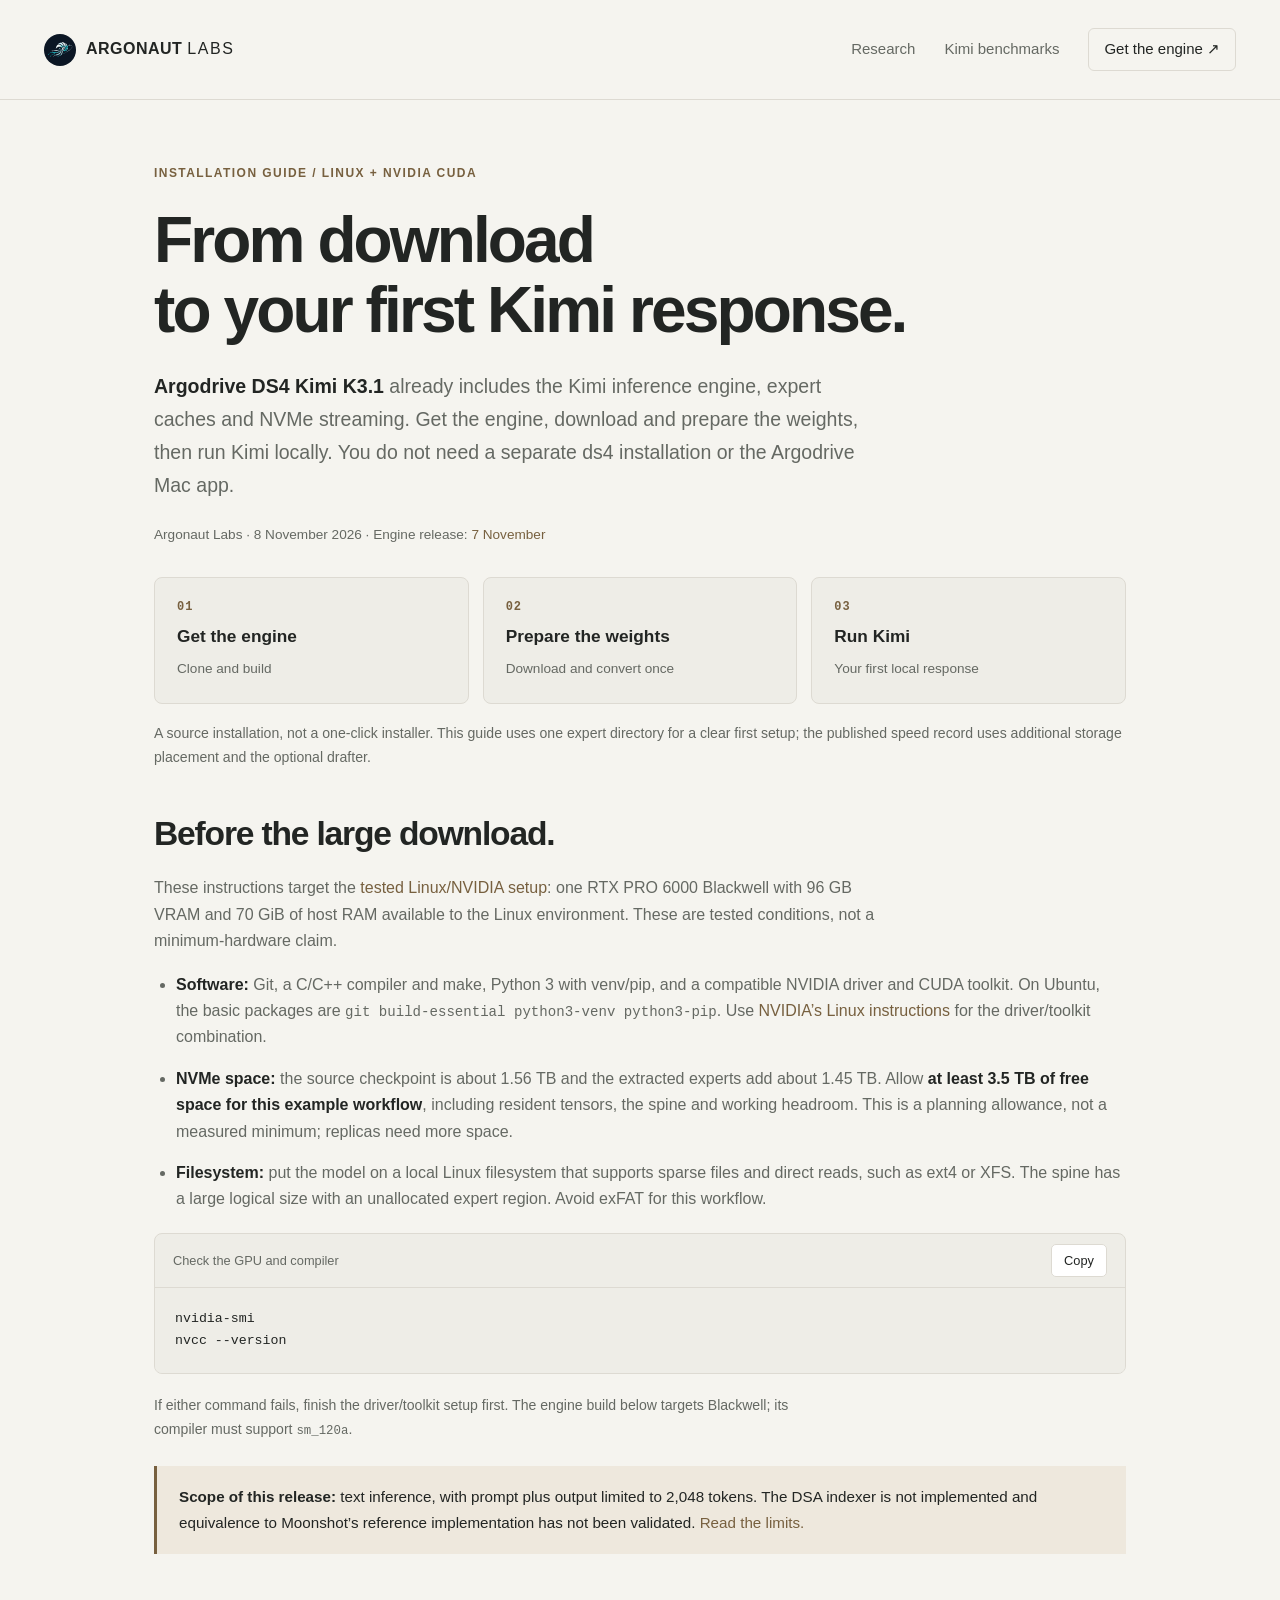
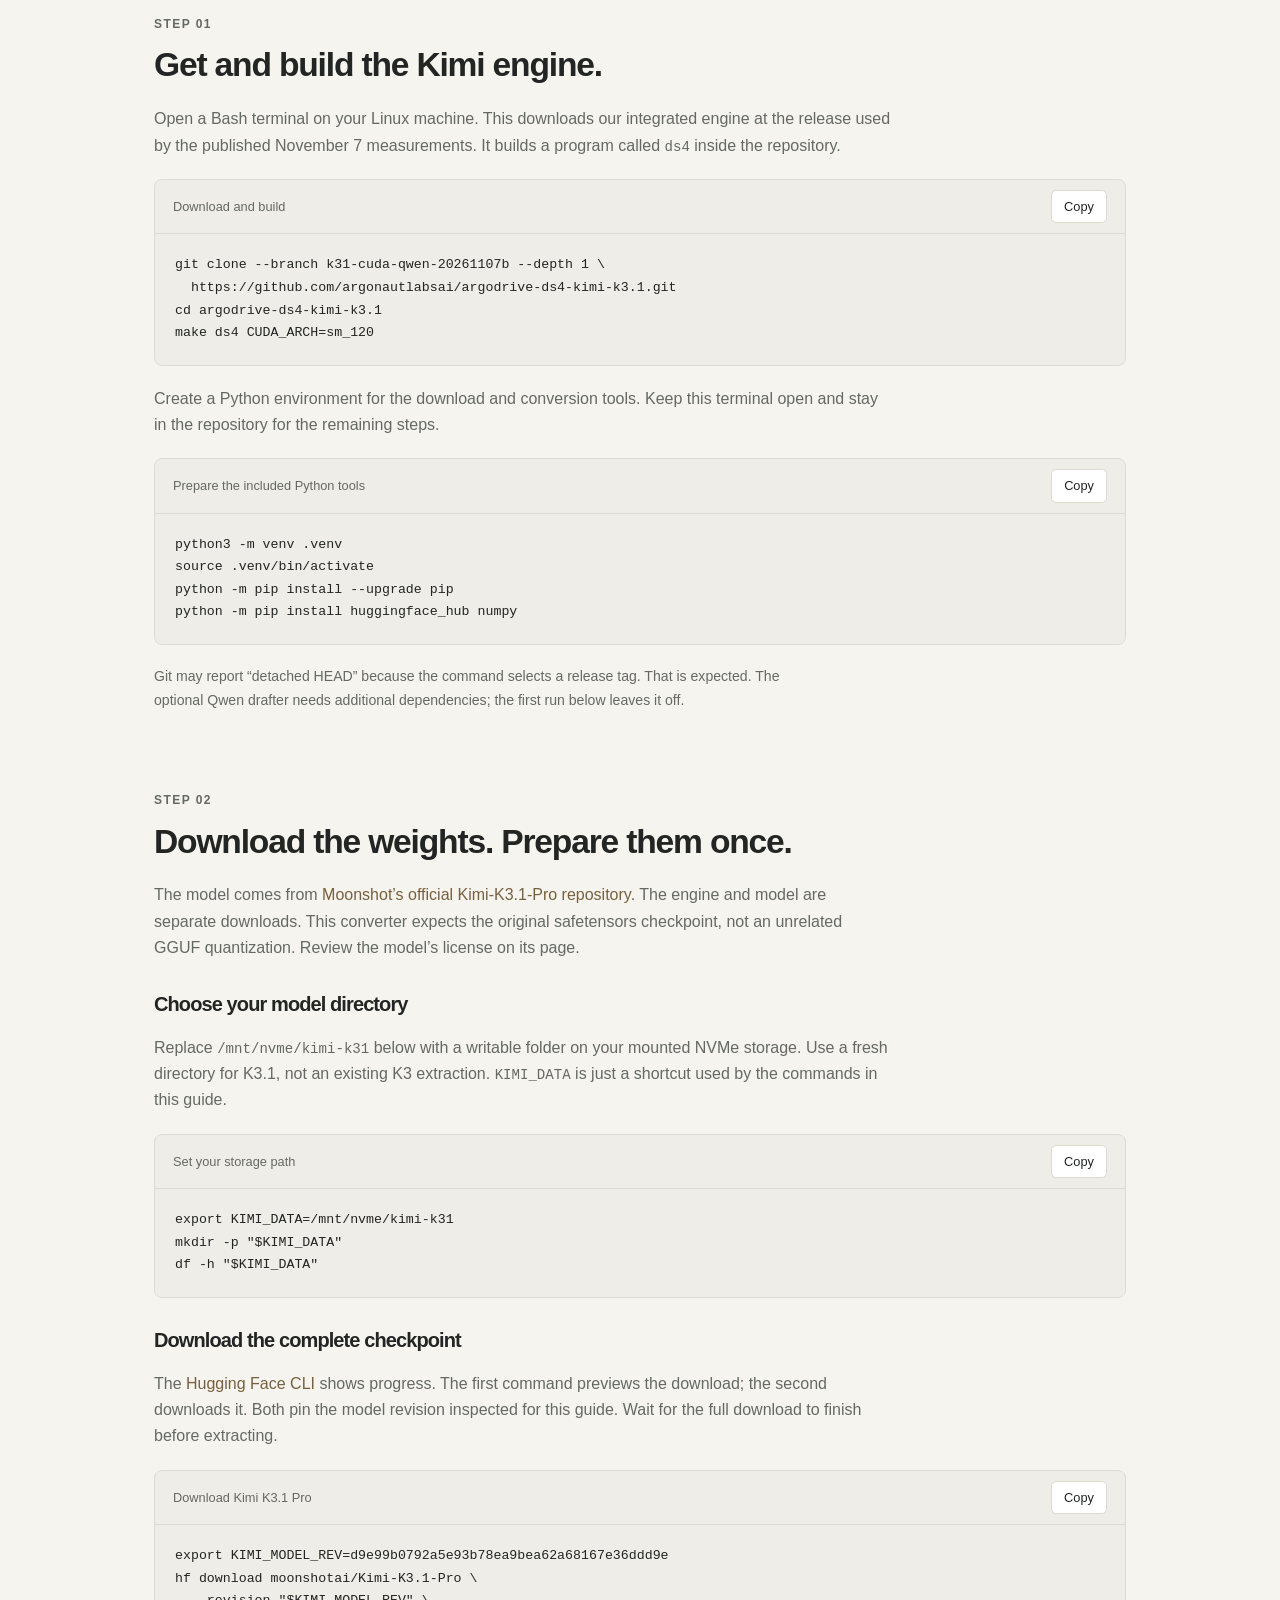
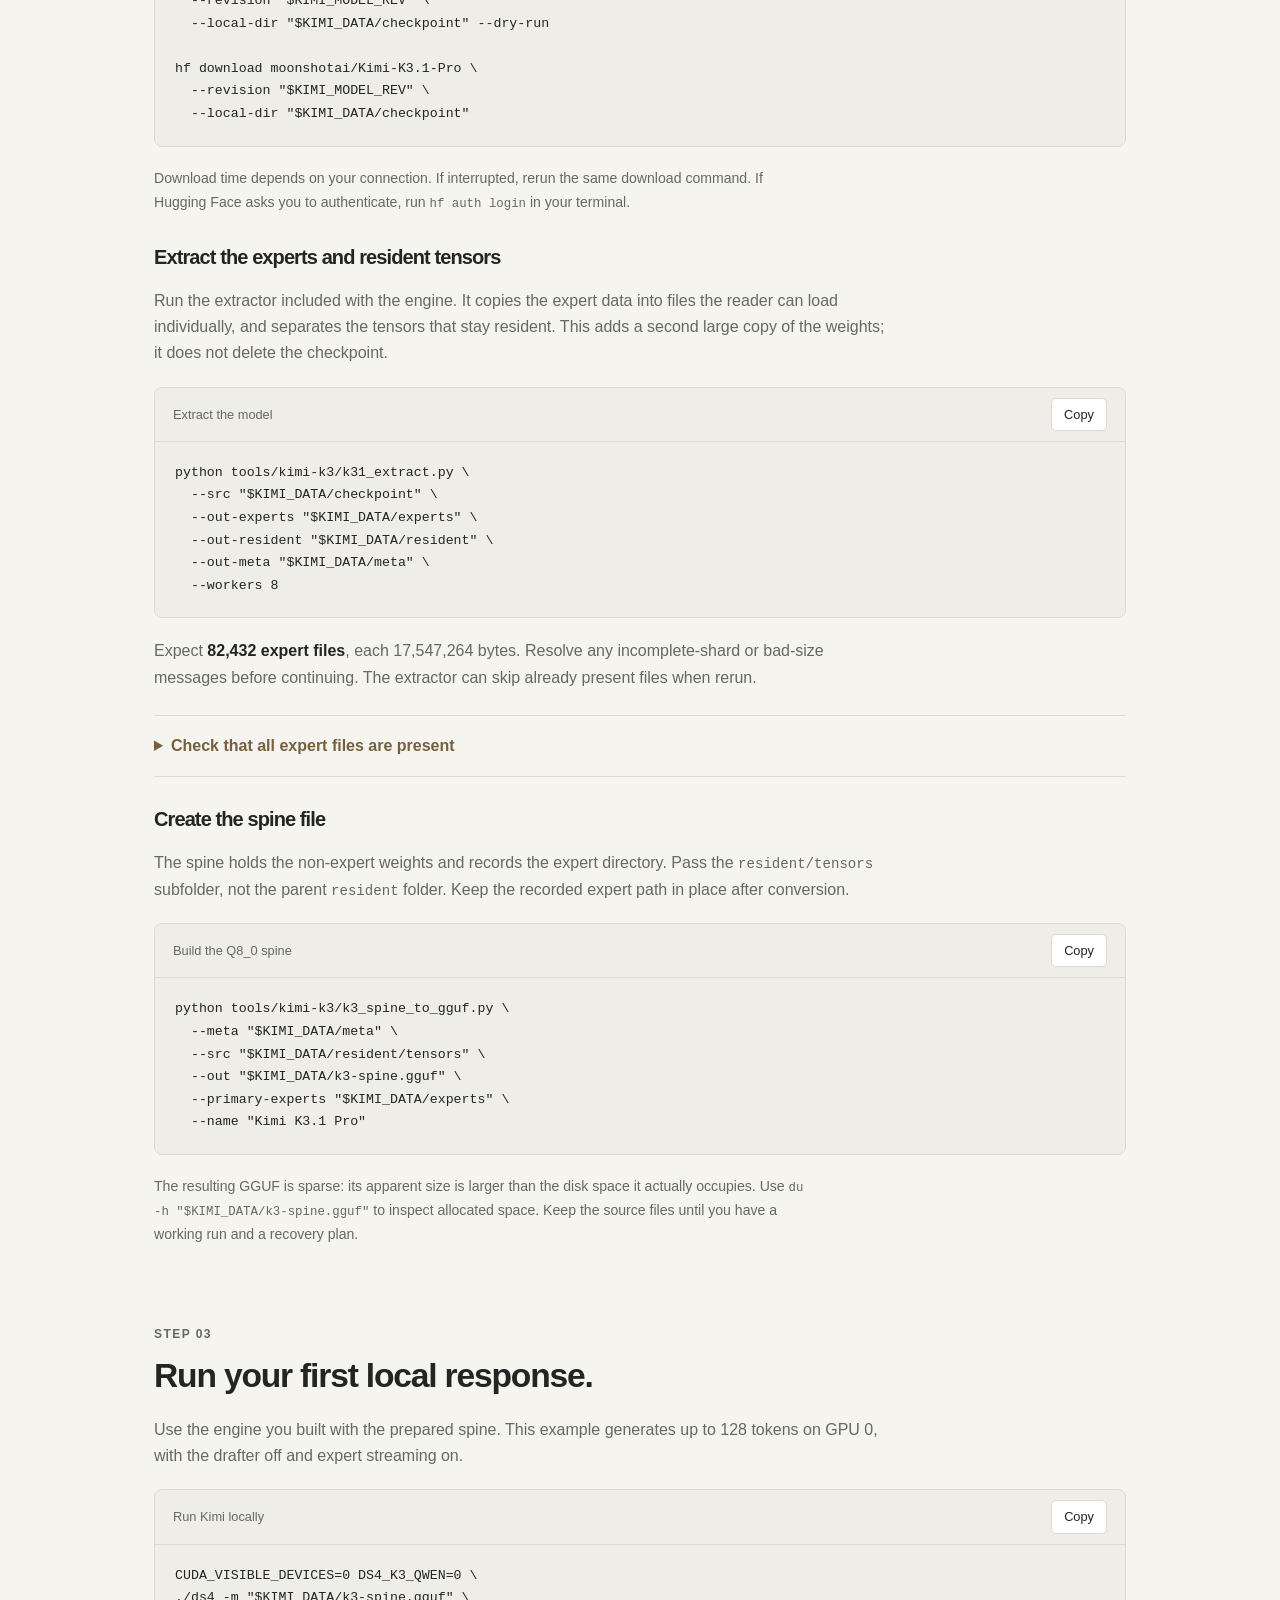
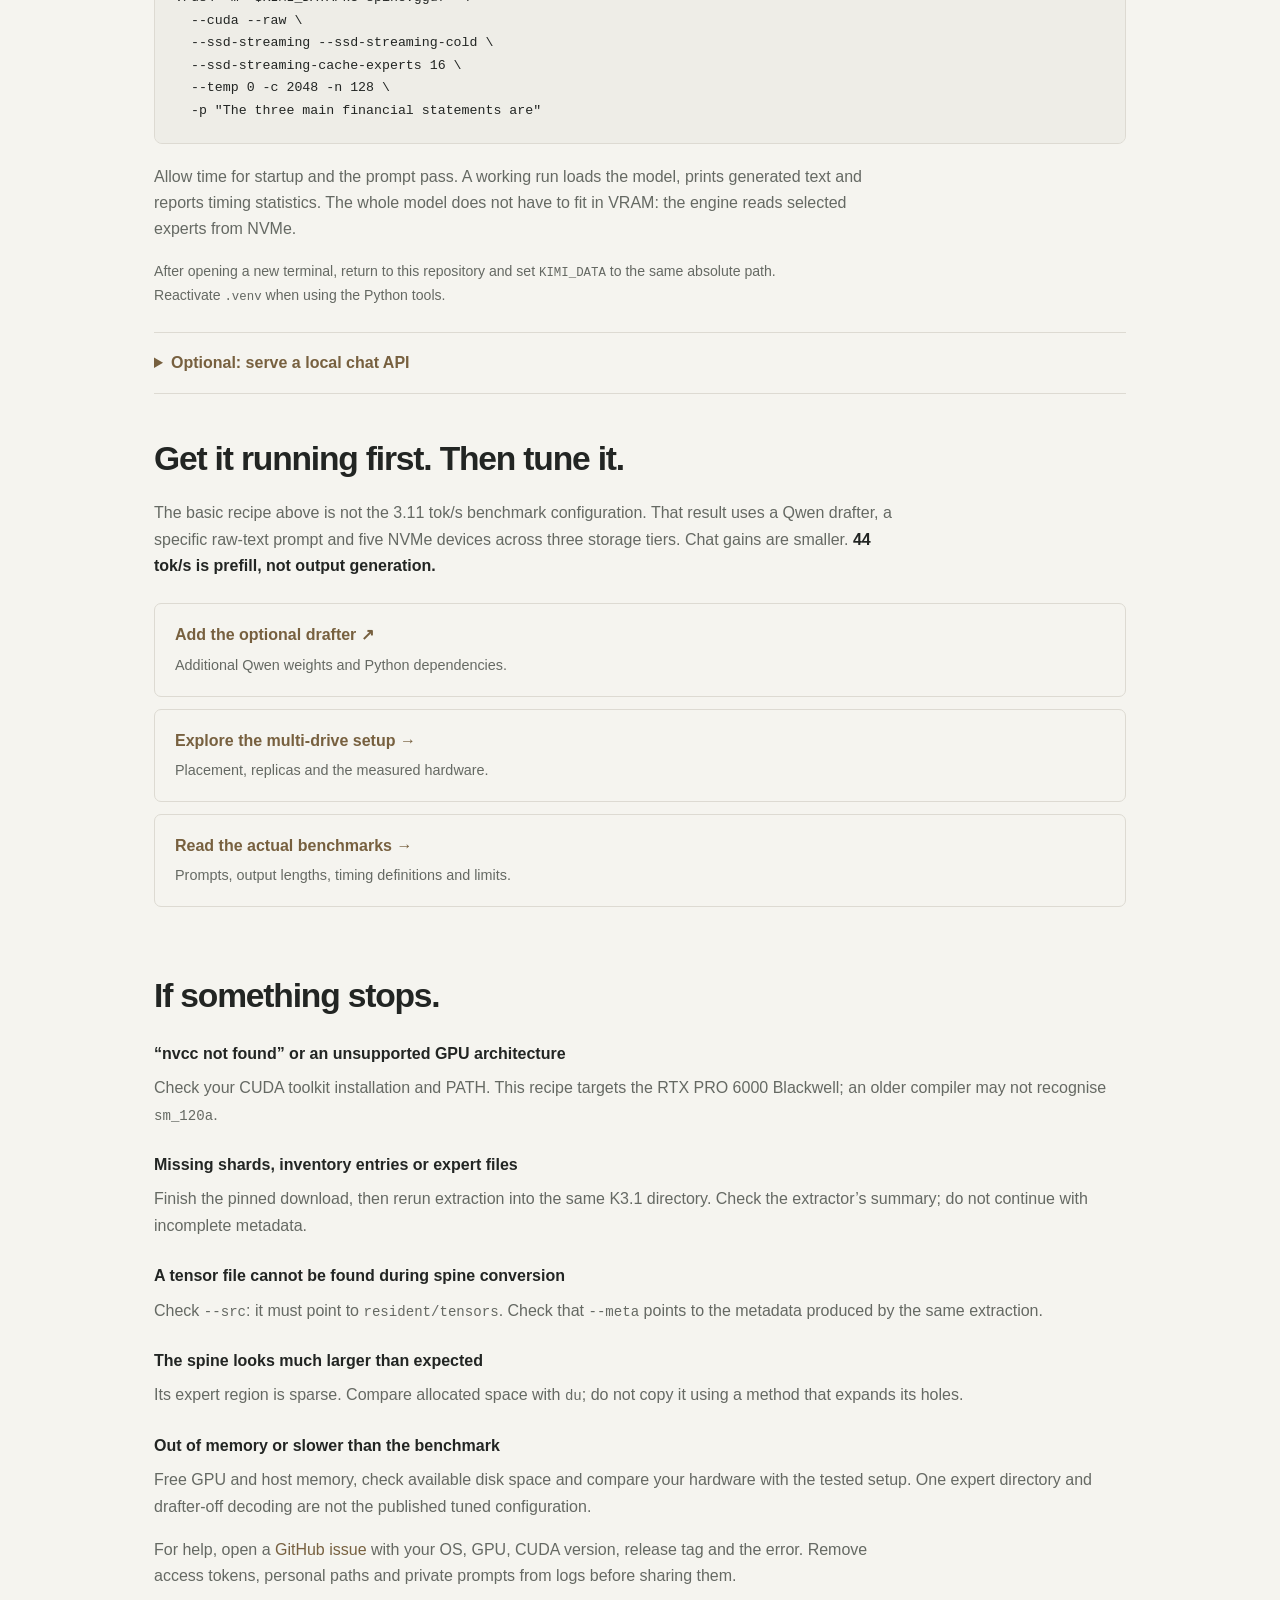
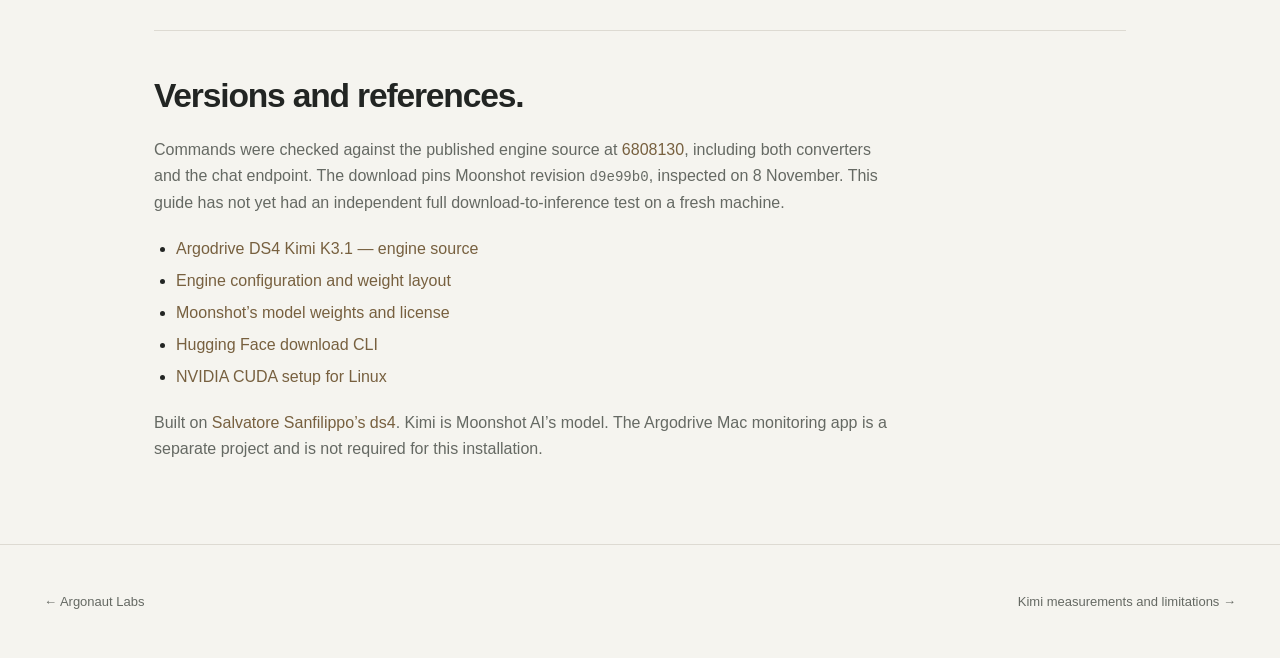
==== guides/install-kimi-k31.html @ 49732509 "Add a step-by-step Kimi K3.1 source installation guide" ====
<!doctype html>
<html lang="en">
<head>
  <meta charset="utf-8">
  <meta name="viewport" content="width=device-width,initial-scale=1">
  <meta name="color-scheme" content="light dark">
  <title>Install and run Kimi 3.1 locally on one GPU — Argonaut Labs</title>
  <meta name="description" content="Install Argodrive DS4 Kimi K3.1: get the CUDA engine, download Moonshot’s weights, prepare them once and run Kimi locally. Step-by-step Linux setup for the tested 96 GB GPU.">
  <link rel="canonical" href="https://argonautlabs.ai/guides/install-kimi-k31.html">
  <link rel="icon" type="image/svg+xml" href="../assets/cinematic/favicon.svg">
  <link rel="stylesheet" href="../styles.css?v=20261106-bronze">
  <link rel="stylesheet" href="../assets/kimi-article.css?v=20261108-engine">
  <link rel="stylesheet" href="../assets/kimi-install.css?v=20261108">
  <script src="../assets/kimi-install.js?v=20261108" defer></script>
  <meta property="og:type" content="article">
  <meta property="og:site_name" content="Argonaut Labs">
  <meta property="og:title" content="Install and run Kimi 3.1 locally on one GPU">
  <meta property="og:description" content="One integrated engine. Get the source, download the Kimi weights, prepare them once and run. A practical Linux/CUDA installation guide.">
  <meta property="og:url" content="https://argonautlabs.ai/guides/install-kimi-k31.html">
  <meta property="og:image" content="https://argonautlabs.ai/assets/og-kimi-k31.png?v=20261106-bronze">
  <meta name="twitter:card" content="summary_large_image">
  <meta name="twitter:title" content="Install Kimi 3.1 with Argodrive DS4 Kimi K3.1">
  <meta name="twitter:description" content="Get the engine, download and prepare the weights, then run Kimi locally on the tested 96 GB GPU. Linux/CUDA commands and troubleshooting.">
  <meta name="twitter:image" content="https://argonautlabs.ai/assets/og-kimi-k31.png?v=20261106-bronze">
  <script type="application/ld+json">
  {
    "@context": "https://schema.org",
    "@type": "TechArticle",
    "headline": "Install and run Kimi 3.1 locally on one GPU",
    "description": "A step-by-step Linux/CUDA installation guide for Argodrive DS4 Kimi K3.1: build the integrated engine, download and prepare the model weights, then run a local completion.",
    "url": "https://argonautlabs.ai/guides/install-kimi-k31.html",
    "mainEntityOfPage": "https://argonautlabs.ai/guides/install-kimi-k31.html",
    "datePublished": "2026-11-08",
    "dateModified": "2026-11-08",
    "author": {"@type": "Organization", "name": "Argonaut Labs", "url": "https://argonautlabs.ai/"},
    "publisher": {"@type": "Organization", "name": "Argonaut Labs", "url": "https://argonautlabs.ai/"},
    "about": {"@type": "SoftwareSourceCode", "@id": "https://argonautlabs.ai/#kimi-engine", "name": "Argodrive DS4 Kimi K3.1", "codeRepository": "https://github.com/argonautlabsai/argodrive-ds4-kimi-k3.1"},
    "isBasedOn": "https://github.com/argonautlabsai/argodrive-ds4-kimi-k3.1/tree/6808130f7ff9fc94ff89e5535d308fc6b9589eb4",
    "citation": ["https://huggingface.co/moonshotai/Kimi-K3.1-Pro", "https://huggingface.co/docs/huggingface_hub/en/guides/cli", "https://docs.nvidia.com/cuda/cuda-installation-guide-linux/"]
  }
  </script>
</head>
<body>
  <a class="skip" href="#main">Skip to content</a>
  <header class="header wrap">
    <a class="brand" href="../" aria-label="Argonaut Labs home"><img class="brand-mark" src="../assets/cinematic/brand-icon.svg" width="32" height="32" alt=""><span>ARGONAUT <b>LABS</b></span></a>
    <nav aria-label="Main navigation"><a href="../#research">Research</a><a href="../research/kimi-k31-single-gpu.html">Kimi benchmarks</a><a href="https://github.com/argonautlabsai/argodrive-ds4-kimi-k3.1" class="nav-source">Get the engine ↗</a></nav>
  </header>
  <main id="main" class="wrap k31-article install-guide">
    <article>
      <header class="k31-intro">
        <p class="eyebrow">INSTALLATION GUIDE / LINUX + NVIDIA CUDA</p>
        <h1>From download<br>to your first Kimi response.</h1>
        <p class="k31-lede"><strong>Argodrive DS4 Kimi K3.1</strong> already includes the Kimi inference engine, expert caches and NVMe streaming. Get the engine, download and prepare the weights, then run Kimi locally. You do not need a separate ds4 installation or the Argodrive Mac app.</p>
        <p class="k31-byline">Argonaut Labs · <time datetime="2026-11-08">8 November 2026</time> · Engine release: <a href="https://github.com/argonautlabsai/argodrive-ds4-kimi-k3.1/releases/tag/k31-cuda-qwen-20261107b">7 November</a></p>
        <nav class="install-route" aria-label="Installation steps">
          <a href="#engine"><span>01</span><strong>Get the engine</strong><small>Clone and build</small></a>
          <a href="#weights"><span>02</span><strong>Prepare the weights</strong><small>Download and convert once</small></a>
          <a href="#run"><span>03</span><strong>Run Kimi</strong><small>Your first local response</small></a>
        </nav>
        <p class="install-note">A source installation, not a one-click installer. This guide uses one expert directory for a clear first setup; the published speed record uses additional storage placement and the optional drafter.</p>
      </header>

      <section id="before">
        <h2>Before the large download.</h2>
        <p>These instructions target the <a href="../research/kimi-k31-single-gpu.html#hardware">tested Linux/NVIDIA setup</a>: one RTX PRO 6000 Blackwell with 96 GB VRAM and 70 GiB of host RAM available to the Linux environment. These are tested conditions, not a minimum-hardware claim.</p>
        <ul class="install-list">
          <li><strong>Software:</strong> Git, a C/C++ compiler and make, Python 3 with venv/pip, and a compatible NVIDIA driver and CUDA toolkit. On Ubuntu, the basic packages are <code>git build-essential python3-venv python3-pip</code>. Use <a href="https://docs.nvidia.com/cuda/cuda-installation-guide-linux/">NVIDIA’s Linux instructions</a> for the driver/toolkit combination.</li>
          <li><strong>NVMe space:</strong> the source checkpoint is about 1.56 TB and the extracted experts add about 1.45 TB. Allow <strong>at least 3.5 TB of free space for this example workflow</strong>, including resident tensors, the spine and working headroom. This is a planning allowance, not a measured minimum; replicas need more space.</li>
          <li><strong>Filesystem:</strong> put the model on a local Linux filesystem that supports sparse files and direct reads, such as ext4 or XFS. The spine has a large logical size with an unallocated expert region. Avoid exFAT for this workflow.</li>
        </ul>
        <div class="install-code"><div class="install-code-head"><span>Check the GPU and compiler</span></div><pre><code>nvidia-smi
nvcc --version</code></pre></div>
        <p class="install-note">If either command fails, finish the driver/toolkit setup first. The engine build below targets Blackwell; its compiler must support <code>sm_120a</code>.</p>
        <aside class="k31-limit"><strong>Scope of this release:</strong> text inference, with prompt plus output limited to 2,048 tokens. The DSA indexer is not implemented and equivalence to Moonshot’s reference implementation has not been validated. <a href="../research/kimi-k31-single-gpu.html#validation">Read the limits.</a></aside>
      </section>

      <section id="engine">
        <p class="eyebrow">STEP 01</p>
        <h2>Get and build the Kimi engine.</h2>
        <p>Open a Bash terminal on your Linux machine. This downloads our integrated engine at the release used by the published November 7 measurements. It builds a program called <code>ds4</code> inside the repository.</p>
        <div class="install-code"><div class="install-code-head"><span>Download and build</span></div><pre><code>git clone --branch k31-cuda-qwen-20261107b --depth 1 \
  https://github.com/argonautlabsai/argodrive-ds4-kimi-k3.1.git
cd argodrive-ds4-kimi-k3.1
make ds4 CUDA_ARCH=sm_120</code></pre></div>
        <p>Create a Python environment for the download and conversion tools. Keep this terminal open and stay in the repository for the remaining steps.</p>
        <div class="install-code"><div class="install-code-head"><span>Prepare the included Python tools</span></div><pre><code>python3 -m venv .venv
source .venv/bin/activate
python -m pip install --upgrade pip
python -m pip install huggingface_hub numpy</code></pre></div>
        <p class="install-note">Git may report “detached HEAD” because the command selects a release tag. That is expected. The optional Qwen drafter needs additional dependencies; the first run below leaves it off.</p>
      </section>

      <section id="weights">
        <p class="eyebrow">STEP 02</p>
        <h2>Download the weights. Prepare them once.</h2>
        <p>The model comes from <a href="https://huggingface.co/moonshotai/Kimi-K3.1-Pro">Moonshot’s official Kimi-K3.1-Pro repository</a>. The engine and model are separate downloads. This converter expects the original safetensors checkpoint, not an unrelated GGUF quantization. Review the model’s license on its page.</p>
        <h3>Choose your model directory</h3>
        <p>Replace <code>/mnt/nvme/kimi-k31</code> below with a writable folder on your mounted NVMe storage. Use a fresh directory for K3.1, not an existing K3 extraction. <code>KIMI_DATA</code> is just a shortcut used by the commands in this guide.</p>
        <div class="install-code"><div class="install-code-head"><span>Set your storage path</span></div><pre><code>export KIMI_DATA=/mnt/nvme/kimi-k31
mkdir -p "$KIMI_DATA"
df -h "$KIMI_DATA"</code></pre></div>
        <h3>Download the complete checkpoint</h3>
        <p>The <a href="https://huggingface.co/docs/huggingface_hub/en/guides/cli">Hugging Face CLI</a> shows progress. The first command previews the download; the second downloads it. Both pin the model revision inspected for this guide. Wait for the full download to finish before extracting.</p>
        <div class="install-code"><div class="install-code-head"><span>Download Kimi K3.1 Pro</span></div><pre><code>export KIMI_MODEL_REV=d9e99b0792a5e93b78ea9bea62a68167e36ddd9e
hf download moonshotai/Kimi-K3.1-Pro \
  --revision "$KIMI_MODEL_REV" \
  --local-dir "$KIMI_DATA/checkpoint" --dry-run

hf download moonshotai/Kimi-K3.1-Pro \
  --revision "$KIMI_MODEL_REV" \
  --local-dir "$KIMI_DATA/checkpoint"</code></pre></div>
        <p class="install-note">Download time depends on your connection. If interrupted, rerun the same download command. If Hugging Face asks you to authenticate, run <code>hf auth login</code> in your terminal.</p>
        <h3>Extract the experts and resident tensors</h3>
        <p>Run the extractor included with the engine. It copies the expert data into files the reader can load individually, and separates the tensors that stay resident. This adds a second large copy of the weights; it does not delete the checkpoint.</p>
        <div class="install-code"><div class="install-code-head"><span>Extract the model</span></div><pre><code>python tools/kimi-k3/k31_extract.py \
  --src "$KIMI_DATA/checkpoint" \
  --out-experts "$KIMI_DATA/experts" \
  --out-resident "$KIMI_DATA/resident" \
  --out-meta "$KIMI_DATA/meta" \
  --workers 8</code></pre></div>
        <p>Expect <strong>82,432 expert files</strong>, each 17,547,264 bytes. Resolve any incomplete-shard or bad-size messages before continuing. The extractor can skip already present files when rerun.</p>
        <details class="k31-details"><summary>Check that all expert files are present</summary><p>This checks expected names and sizes; it is not a checksum or model-quality test.</p><div class="install-code"><div class="install-code-head"><span>Check the extracted layout</span></div><pre><code>python - &lt;&lt;'PY'
import os
from pathlib import Path
folder = Path(os.environ["KIMI_DATA"]) / "experts"
bad = 0
for layer in range(1, 93):
    for expert in range(896):
        path = folder / f"L{layer}-E{expert}.bin"
        if not path.is_file() or path.stat().st_size != 17547264:
            bad += 1
print(f"Expected 82432 experts; missing or wrong size: {bad}")
raise SystemExit(1 if bad else 0)
PY</code></pre></div></details>
        <h3>Create the spine file</h3>
        <p>The spine holds the non-expert weights and records the expert directory. Pass the <code>resident/tensors</code> subfolder, not the parent <code>resident</code> folder. Keep the recorded expert path in place after conversion.</p>
        <div class="install-code"><div class="install-code-head"><span>Build the Q8_0 spine</span></div><pre><code>python tools/kimi-k3/k3_spine_to_gguf.py \
  --meta "$KIMI_DATA/meta" \
  --src "$KIMI_DATA/resident/tensors" \
  --out "$KIMI_DATA/k3-spine.gguf" \
  --primary-experts "$KIMI_DATA/experts" \
  --name "Kimi K3.1 Pro"</code></pre></div>
        <p class="install-note">The resulting GGUF is sparse: its apparent size is larger than the disk space it actually occupies. Use <code>du -h "$KIMI_DATA/k3-spine.gguf"</code> to inspect allocated space. Keep the source files until you have a working run and a recovery plan.</p>
      </section>

      <section id="run">
        <p class="eyebrow">STEP 03</p>
        <h2>Run your first local response.</h2>
        <p>Use the engine you built with the prepared spine. This example generates up to 128 tokens on GPU 0, with the drafter off and expert streaming on.</p>
        <div class="install-code"><div class="install-code-head"><span>Run Kimi locally</span></div><pre><code>CUDA_VISIBLE_DEVICES=0 DS4_K3_QWEN=0 \
./ds4 -m "$KIMI_DATA/k3-spine.gguf" \
  --cuda --raw \
  --ssd-streaming --ssd-streaming-cold \
  --ssd-streaming-cache-experts 16 \
  --temp 0 -c 2048 -n 128 \
  -p "The three main financial statements are"</code></pre></div>
        <p>Allow time for startup and the prompt pass. A working run loads the model, prints generated text and reports timing statistics. The whole model does not have to fit in VRAM: the engine reads selected experts from NVMe.</p>
        <p class="install-note">After opening a new terminal, return to this repository and set <code>KIMI_DATA</code> to the same absolute path. Reactivate <code>.venv</code> when using the Python tools.</p>
        <details class="k31-details"><summary>Optional: serve a local chat API</summary><p>Start this instead of the one-shot command. It listens only on this machine. Wait for the “listening” message before sending a request.</p><div class="install-code"><div class="install-code-head"><span>Start the local server</span></div><pre><code>CUDA_VISIBLE_DEVICES=0 DS4_K3_QWEN=0 \
./ds4 -m "$KIMI_DATA/k3-spine.gguf" \
  --cuda --ssd-streaming --ssd-streaming-cold \
  --ssd-streaming-cache-experts 16 \
  --temp 0 -c 2048 -n 128 \
  --k3-serve 127.0.0.1:8080</code></pre></div><p>In a second terminal:</p><div class="install-code"><div class="install-code-head"><span>Send a chat request</span></div><pre><code>curl http://127.0.0.1:8080/v1/chat/completions \
  -H 'Content-Type: application/json' \
  -d '{"model":"kimi-k3","messages":[{"role":"user","content":"Explain cash flow in two sentences."}],"max_tokens":128,"temperature":0}'</code></pre></div><p>The API model identifier is <code>kimi-k3</code> in this release even when the loaded weights are K3.1 Pro. Stop the server with Ctrl+C.</p></details>
      </section>

      <section id="next">
        <h2>Get it running first. Then tune it.</h2>
        <p>The basic recipe above is not the 3.11 tok/s benchmark configuration. That result uses a Qwen drafter, a specific raw-text prompt and five NVMe devices across three storage tiers. Chat gains are smaller. <strong>44 tok/s is prefill, not output generation.</strong></p>
        <div class="install-next">
          <a href="https://github.com/argonautlabsai/argodrive-ds4-kimi-k3.1/blob/kimi-k3/tools/kimi-k3/README.md#the-optional-qwen-drafter"><strong>Add the optional drafter ↗</strong><span>Additional Qwen weights and Python dependencies.</span></a>
          <a href="../research/kimi-k31-single-gpu.html#hardware"><strong>Explore the multi-drive setup →</strong><span>Placement, replicas and the measured hardware.</span></a>
          <a href="../research/kimi-k31-single-gpu.html#drafter"><strong>Read the actual benchmarks →</strong><span>Prompts, output lengths, timing definitions and limits.</span></a>
        </div>
      </section>

      <section id="troubleshooting">
        <h2>If something stops.</h2>
        <dl class="install-faq">
          <dt>“nvcc not found” or an unsupported GPU architecture</dt><dd>Check your CUDA toolkit installation and PATH. This recipe targets the RTX PRO 6000 Blackwell; an older compiler may not recognise <code>sm_120a</code>.</dd>
          <dt>Missing shards, inventory entries or expert files</dt><dd>Finish the pinned download, then rerun extraction into the same K3.1 directory. Check the extractor’s summary; do not continue with incomplete metadata.</dd>
          <dt>A tensor file cannot be found during spine conversion</dt><dd>Check <code>--src</code>: it must point to <code>resident/tensors</code>. Check that <code>--meta</code> points to the metadata produced by the same extraction.</dd>
          <dt>The spine looks much larger than expected</dt><dd>Its expert region is sparse. Compare allocated space with <code>du</code>; do not copy it using a method that expands its holes.</dd>
          <dt>Out of memory or slower than the benchmark</dt><dd>Free GPU and host memory, check available disk space and compare your hardware with the tested setup. One expert directory and drafter-off decoding are not the published tuned configuration.</dd>
        </dl>
        <p>For help, open a <a href="https://github.com/argonautlabsai/argodrive-ds4-kimi-k3.1/issues">GitHub issue</a> with your OS, GPU, CUDA version, release tag and the error. Remove access tokens, personal paths and private prompts from logs before sharing them.</p>
      </section>

      <section class="k31-evidence" id="sources">
        <h2>Versions and references.</h2>
        <p>Commands were checked against the published engine source at <a href="https://github.com/argonautlabsai/argodrive-ds4-kimi-k3.1/tree/6808130f7ff9fc94ff89e5535d308fc6b9589eb4">6808130</a>, including both converters and the chat endpoint. The download pins Moonshot revision <code>d9e99b0</code>, inspected on 8 November. This guide has not yet had an independent full download-to-inference test on a fresh machine.</p>
        <ul>
          <li><a href="https://github.com/argonautlabsai/argodrive-ds4-kimi-k3.1">Argodrive DS4 Kimi K3.1 — engine source</a></li>
          <li><a href="https://github.com/argonautlabsai/argodrive-ds4-kimi-k3.1/blob/kimi-k3/tools/kimi-k3/README.md">Engine configuration and weight layout</a></li>
          <li><a href="https://huggingface.co/moonshotai/Kimi-K3.1-Pro">Moonshot’s model weights and license</a></li>
          <li><a href="https://huggingface.co/docs/huggingface_hub/en/guides/cli">Hugging Face download CLI</a></li>
          <li><a href="https://docs.nvidia.com/cuda/cuda-installation-guide-linux/">NVIDIA CUDA setup for Linux</a></li>
        </ul>
        <p>Built on <a href="https://github.com/antirez/ds4">Salvatore Sanfilippo’s ds4</a>. Kimi is Moonshot AI’s model. The Argodrive Mac monitoring app is a separate project and is not required for this installation.</p>
      </section>
    </article>
  </main>
  <footer class="wrap"><a href="../">← Argonaut Labs</a><a href="../research/kimi-k31-single-gpu.html">Kimi measurements and limitations →</a></footer>
</body>
</html>
---- styles.css ----
:root {
  color-scheme:light dark;
  --bg:#f5f4ef;
  --surface:#fff;
  --text:#222523;
  --muted:#656963;
  --line:#dddad2;
  --accent:#77603f;
  --on-accent:#fff;
  --soft:#eeede7;
  --purple:var(--accent);
  --blue:#536e7a;
  --green:#5f715b;--indigo:var(--accent);
  --tint:#eee8dd;
  --chart-base:#777c74;
  font:16px/1.65 -apple-system,BlinkMacSystemFont,"Segoe UI",sans-serif;
}
@media(prefers-color-scheme:dark) {
  :root {
    --bg:#191c1b;
    --surface:#222724;
    --text:#f2f1eb;
    --muted:#b5b9b1;
    --line:#414842;
    --accent:#cbb48a;
    --on-accent:#191c1b;
    --soft:#252a27;
    --blue:#9eb4be;
    --green:#a6b595;
    --tint:#30332b;
    --chart-base:#91978d;
  }
}
* {
  box-sizing:border-box;
}
html {
  scroll-behavior:smooth;
  scroll-padding-top:35px;
}
body {
  margin:0;
  color:var(--text);
  background:var(--bg);
}
a {
  color:var(--accent);
  text-decoration:none;
  text-underline-offset:4px;
}
a:hover {
  text-decoration:underline;
}
a:focus-visible,summary:focus-visible,[tabindex]:focus-visible {
  outline:3px solid var(--accent);
  outline-offset:5px;
}
h1,h2,h3,p,figure {
  margin:0;
}
h1,h2,h3 {
  font-weight:620;
  letter-spacing:-.045em;
  line-height:1.15;
}
h1 {
  font-size:clamp(3rem,6.4vw,5.6rem);
}
h2 {
  font-size:clamp(2rem,3.4vw,3rem);
}
h3 {
  font-size:1.45rem;
}
.wrap {
  max-width:1280px;
  margin:auto;
  padding-left:44px;
  padding-right:44px;
}
.small,.table-note {
  font-size:.875rem;
}
.mono {
  font-family:ui-monospace,SFMono-Regular,Menlo,monospace;
  font-variant-numeric:tabular-nums;
}
.skip {
  position:absolute;
  top:-80px;
  left:20px;
  padding:12px;
  background:var(--bg);
  z-index:10;
}
.skip:focus {
  top:12px;
}
.header {
  display:flex;
  justify-content:space-between;
  align-items:center;
  gap:30px;
  min-height:100px;
  border-bottom:1px solid var(--line);
}
.brand {
  display:flex;
  align-items:center;
  gap:10px;
  color:var(--text);
  font-size:1rem;
  font-weight:700;
  letter-spacing:.03em;
  white-space:nowrap;
}
.brand b {
  font-weight:400;
  letter-spacing:.1em;
}
.brand-mark {
  width:32px;
  height:32px;
  color:var(--accent);
  flex-shrink:0;
}
.brand:hover {
  text-decoration:none;
}
.header nav {
  display:flex;
  align-items:center;
  gap:29px;
  font-size:.9375rem;
}
.header nav a {
  color:var(--muted);
}
.header nav a:hover {
  color:var(--accent);
}
.header .nav-source {
  padding:8px 15px;
  border:1px solid var(--line);
  border-radius:6px;
  color:var(--text);
}
.hero {
  display:grid;
  grid-template-columns:1.5fr 1fr;
  gap:85px;
  align-items:center;
  padding-top:85px;
  padding-bottom:82px;
}
.eyebrow {
  color:var(--accent);
  font-size:.75rem;
  font-weight:650;
  letter-spacing:.12em;
  margin-bottom:21px;
}
.hero-lede {
  font-size:1.24rem;
  line-height:1.65;
  max-width:49ch;
  color:var(--muted);
  margin-top:28px;
}
.actions {
  display:flex;
  align-items:center;
  gap:27px;
  flex-wrap:wrap;
  margin-top:30px;
}
.button {
  display:inline-flex;
  justify-content:center;
  align-items:center;
  gap:18px;
  padding:13px 20px;
  border:1px solid var(--line);
  border-radius:7px;
  font-size:.9375rem;
  font-weight:600;
  min-height:48px;
}
.button.primary {
  background:var(--accent);
  border-color:var(--accent);
  color:var(--on-accent);
}
.button:hover {
  filter:brightness(.95);
  text-decoration:none;
}
.text-link {
  font-size:.9375rem;
  font-weight:600;
}
.hero-note {
  border-left:1px solid var(--line);
  padding:20px 0 15px 38px;
}
.note-index {
  font-size:.75rem;
  color:var(--muted);
}
.hero-note h2 {
  font-size:2rem;
  line-height:1.28;
  letter-spacing:-.035em;
  margin:25px 0 20px;
}
.hero-note h2 em {
  font-style:normal;
  color:var(--accent);
}
.hero-note p {
  color:var(--muted);
  max-width:35ch;
}
.note-footer {
  display:flex;
  gap:18px;
  margin-top:28px;
  font-size:.8125rem;
  color:var(--muted);
}
.note-footer span+span {
  border-left:1px solid var(--line);
  padding-left:18px;
}
.research {
  padding-bottom:75px;
}
.section-heading {
  display:flex;
  align-items:flex-end;
  justify-content:space-between;
  gap:35px;
  margin-bottom:30px;
}
.section-heading .eyebrow {
  margin-bottom:13px;
}
.section-heading>p {
  color:var(--muted);
  font-size:.9375rem;
}
.research-grid {
  display:grid;
  grid-template-columns:repeat(3,minmax(0,1fr));
  border-top:1px solid var(--line);
  border-bottom:1px solid var(--line);
}
.research-card {
  padding:28px 28px 24px;
  display:flex;
  flex-direction:column;
  min-width:0;
}
.research-card:first-child {
  padding-left:0;
}
.research-card:last-child {
  padding-right:0;
}
.research-card+.research-card {
  border-left:1px solid var(--line);
}
.card-top {
  display:flex;
  justify-content:space-between;
  gap:8px;
  font-size:.75rem;
  color:var(--muted);
  margin-bottom:28px;
}
.card-top .mono {
  font-weight:550;
}
.research-card h3 {
  font-size:1.36rem;
  line-height:1.4;
  letter-spacing:-.035em;
  min-height:61px;
}
.big-number {
  font-size:4.8rem;
  font-weight:600;
  letter-spacing:-.065em;
  line-height:1.2;
  margin-top:28px;
  font-variant-numeric:tabular-nums;
}
.big-number span {
  font-size:2.8rem;
  margin-left:2px;
}
.kimi .big-number,.purple {
  color:var(--purple);
}
.deepseek .big-number,.blue {
  color:var(--blue);
}
.glm .big-number,.green {
  color:var(--indigo);
}
.metric-description {
  font-size:.875rem;
  font-weight:550;
  letter-spacing:-.02em;
  margin:4px 0 18px;
}
.card-copy {
  font-size:.9375rem;
  color:var(--muted);
}
.card-condition {
  font-size:.8125rem;
  color:var(--muted);
  margin:22px 0;
}
.card-link {
  margin-top:auto;
  display:flex;
  justify-content:space-between;
  gap:12px;
  padding-top:20px;
  border-top:1px solid var(--line);
  font-weight:600;
  font-size:.875rem;
}
.section-note {
  color:var(--muted);
  font-size:.8125rem;
  margin-top:19px;
}
.method-band {
  background:var(--soft);
  border-top:1px solid var(--line);
  border-bottom:1px solid var(--line);
}
.method-layout {
  display:grid;
  grid-template-columns:1fr 1.15fr;
  gap:80px;
  align-items:center;
  padding-top:66px;
  padding-bottom:66px;
}
.method-layout>div>p:not(.eyebrow) {
  color:var(--muted);
  margin:24px 0;
  max-width:45ch;
}
.method-figure {
  min-width:0;
}
.source-nodes {
  display:grid;
  grid-template-columns:repeat(3,1fr);
  gap:14px;
}
.source-nodes>div {
  border:1px solid var(--line);
  border-radius:7px;
  background:var(--bg);
  padding:15px 10px;
  text-align:center;
}
.source-nodes span {
  display:block;
  font-size:.75rem;
  color:var(--muted);
}
.source-nodes strong {
  display:block;
  font-size:.9375rem;
  font-weight:550;
  margin-top:5px;
}
.connections {
  width:100%;
  height:48px;
  display:block;
  fill:none;
  stroke:var(--accent);
  stroke-width:1.2;
}
.method-node {
  background:var(--tint);
  border:1px solid var(--line);
  padding:20px;
  border-radius:7px;
  text-align:center;
}
.method-node span {
  display:block;
  font-size:.75rem;
  color:var(--accent);
  margin-bottom:9px;
}
.method-node strong {
  font-size:1.05rem;
  font-weight:600;
}
.method-node p {
  font-size:.8125rem;
  color:var(--muted);
  margin-top:5px;
}
.connector {
  text-align:center;
  color:var(--accent);
  font-size:1.5rem;
  line-height:1.8;
}
.compute-node {
  border:1px solid var(--line);
  border-radius:7px;
  padding:17px;
  text-align:center;
  background:var(--bg);
}
.compute-node strong {
  display:block;
  font-size:.9375rem;
}
.compute-node span {
  font-size:.8125rem;
  color:var(--muted);
}
figcaption {
  font-size:.8125rem;
  color:var(--muted);
  margin-top:15px;
  line-height:1.6;
}
.results-section {
  padding-top:78px;
  padding-bottom:55px;
}
.result-row {
  display:grid;
  grid-template-columns:1fr 1.8fr;
  gap:60px;
  padding:45px 0;
  border-top:1px solid var(--line);
  scroll-margin-top:30px;
}
.model-label {
  font-size:.75rem;
  letter-spacing:.06em;
  font-weight:650;
  display:block;
  margin-bottom:20px;
}
.result-intro h3 {
  font-size:1.75rem;
}
.result-intro p {
  font-size:.9375rem;
  color:var(--muted);
  margin:20px 0;
}
.result-intro .text-link {
  font-size:.875rem;
}
.table-scroll {
  overflow:auto;
  border:1px solid var(--line);
  border-radius:7px;
}
table {
  width:100%;
  border-collapse:collapse;
  min-width:430px;
  text-align:left;
  font-variant-numeric:tabular-nums;
}
caption {
  padding:15px 18px;
  text-align:left;
  color:var(--muted);
  font-size:.8125rem;
  border-bottom:1px solid var(--line);
}
thead {
  background:var(--soft);
}
th,td {
  padding:14px 18px;
  border-bottom:1px solid var(--line);
  font-size:.875rem;
}
thead th {
  font-weight:500;
  font-size:.8125rem;
  color:var(--muted);
}
tbody th {
  font-weight:500;
}
td {
  white-space:nowrap;
}
tbody tr:last-child th,tbody tr:last-child td {
  border:0;
  background:var(--soft);
}
.table-note {
  color:var(--muted);
  margin:15px 0;
  line-height:1.65;
}
.product-band {
  background:var(--soft);
  border-top:1px solid var(--line);
  border-bottom:1px solid var(--line);
  padding:70px 0;
}
.product-heading {
  display:flex;
  align-items:center;
  justify-content:space-between;
  gap:35px;
  margin-bottom:36px;
}
.product-heading h2 {
  font-size:2.7rem;
  letter-spacing:-.055em;
}
.product-heading h2>span {
  font-weight:350;
}
.product-heading p:not(.eyebrow) {
  color:var(--muted);
  margin-top:15px;
}
.product-heading>div:last-child {
  flex-shrink:0;
}
.product-heading>div:last-child p {
  font-size:.8125rem;
  margin-top:11px;
}
.product-image img {
  display:block;
  width:100%;
  height:auto;
  border:1px solid var(--line);
  border-radius:12px;
  box-shadow:0 22px 65px #22252310;
}
.product-image figcaption {
  text-align:center;
}
.product-features {
  display:grid;
  grid-template-columns:repeat(3,1fr);
  gap:40px;
  margin:44px 0 30px;
}
.product-features .mono {
  font-size:.75rem;
  color:var(--accent);
}
.product-features h3 {
  font-size:1.2rem;
  letter-spacing:-.025em;
  margin:12px 0;
}
.product-features p {
  font-size:.9375rem;
  color:var(--muted);
}
.product-links {
  border-top:1px solid var(--line);
  padding-top:23px;
  display:flex;
  gap:24px;
  flex-wrap:wrap;
  font-size:.875rem;
}
.product-links p {
  width:100%;
  color:var(--muted);
  font-size:.8125rem;
  margin-top:-10px;
}
.about-section {
  display:grid;
  grid-template-columns:1.25fr 1fr;
  gap:110px;
  padding-top:80px;
  padding-bottom:85px;
}
.about-section>div>p:not(.eyebrow) {
  margin:22px 0;
  color:var(--muted);
}
.join {
  border-top:2px solid var(--accent);
  padding-top:26px;
}
.join h3 {
  font-size:1.5rem;
  margin-bottom:26px;
}
.join>a {
  display:flex;
  flex-direction:column;
  border-top:1px solid var(--line);
  padding:16px 0;
  gap:5px;
}
.join>a>span {
  font-size:.8125rem;
  color:var(--muted);
}
.join>a>strong {
  font-size:.9375rem;
  font-weight:550;
}
footer {
  border-top:1px solid var(--line);
  display:flex;
  justify-content:space-between;
  align-items:center;
  gap:24px;
  min-height:115px;
  font-size:.8125rem;
  color:var(--muted);
}
footer>div {
  display:flex;
  gap:24px;
}
footer a {
  color:var(--muted);
}
footer .brand {
  font-size:.875rem;
}
.paper {
  max-width:960px;
  padding-top:65px;
  padding-bottom:65px;
}
.paper h1 {
  font-size:3.9rem;
}
.paper h2 {
  font-size:1.8rem;
  margin:40px 0 18px;
}
.paper p {
  margin:18px 0;
  color:var(--muted);
}
.paper .table-scroll {
  margin:28px 0;
}
.paper table {
  min-width:580px;
}
@media(max-width:1100px) {
  .wrap {
    padding-left:30px;
    padding-right:30px;
  }
  .header nav {
    gap:20px;
  }
  .hero {
    gap:40px;
    padding-top:65px;
    padding-bottom:60px;
  }
  .hero-note {
    padding-left:28px;
  }
  .hero-note h2 {
    font-size:1.75rem;
  }
  .research-card {
    padding:25px 20px;
  }
  .card-top {
    display:block;
  }
  .card-top>span {
    display:block;
  }
  .card-top>span+span {
    margin-top:5px;
  }
  .research-card h3 {
    font-size:1.2rem;
  }
  .big-number {
    font-size:4rem;
  }
  .metric-description {
    min-height:45px;
  }
  .method-layout {
    gap:45px;
  }
  .result-row {
    gap:35px;
    grid-template-columns:1fr 1.65fr;
  }
  .about-section {
    gap:60px;
  }
  .section-heading>p br {
    display:none;
  }
  .section-heading>p {
    max-width:30ch;
  }
  .product-heading h2 {
    font-size:2.4rem;
  }
}
@media(max-width:800px) {
  .header {
    flex-wrap:wrap;
    padding-top:22px;
    padding-bottom:20px;
    gap:20px;
  }
  .header nav {
    gap:22px;
    flex-wrap:wrap;
  }
  .hero {
    grid-template-columns:1.5fr 1fr;
    gap:28px;
  }
  .hero h1 {
    font-size:3.4rem;
  }
  .hero-lede {
    font-size:1.1rem;
  }
  .hero-note h2 {
    font-size:1.5rem;
  }
  .hero-note p {
    font-size:.875rem;
  }
  .note-footer {
    flex-wrap:wrap;
    gap:10px;
  }
  .note-footer span+span {
    padding-left:10px;
  }
  .research-grid {
    grid-template-columns:1fr;
  }
  .research-card {
    padding:28px 0;
    display:grid;
    grid-template-columns:1.2fr 1fr;
    gap:0 30px;
  }
  .research-card+.research-card {
    border-left:0;
    border-top:1px solid var(--line);
  }
  .card-top {
    grid-column:1/-1;
    display:flex;
    align-items:center;
    margin-bottom:20px;
  }
  .card-top>span+span {
    margin:0;
  }
  .research-card h3 {
    font-size:1.5rem;
    grid-column:1;
    grid-row:2;
    min-height:0;
  }
  .big-number {
    grid-column:2;
    grid-row:2/4;
    font-size:4.3rem;
    margin:0;
    text-align:right;
  }
  .metric-description {
    grid-column:2;
    grid-row:4;
    text-align:right;
    min-height:0;
  }
  .card-copy {
    grid-column:1;
    grid-row:3/5;
    margin-top:18px;
  }
  .card-condition {
    grid-column:1;
    grid-row:5;
  }
  .card-link {
    grid-column:2;
    grid-row:5;
    align-self:end;
    margin-bottom:22px;
  }
  .section-heading {
    display:block;
  }
  .section-heading>p {
    max-width:none;
    margin-top:16px;
  }
  .method-layout {
    grid-template-columns:1fr;
    gap:35px;
  }
  .method-layout>div>p:not(.eyebrow) {
    max-width:65ch;
  }
  .result-row {
    grid-template-columns:1fr;
    gap:25px;
  }
  .result-intro p {
    max-width:65ch;
  }
  .result-intro h3 br {
    display:none;
  }
  .product-heading {
    align-items:flex-start;
  }
  .product-heading>div:last-child {
    flex-shrink:1;
  }
  .product-features {
    gap:24px;
  }
  .about-section {
    grid-template-columns:1fr;
    gap:38px;
  }
  .join {
    display:grid;
    grid-template-columns:1fr 1fr;
    gap:0 25px;
  }
  .join h3 {
    grid-column:1/-1;
  }
  .join h3 br {
    display:none;
  }
  footer {
    flex-wrap:wrap;
    padding-top:25px;
    padding-bottom:25px;
  }
  .desktop {
    display:none;
  }
}
@media(max-width:560px) {
  .wrap {
    padding-left:22px;
    padding-right:22px;
  }
  .header {
    gap:17px;
    min-height:0;
  }
  .brand {
    font-size:.9375rem;
  }
  .header nav {
    width:100%;
    gap:18px;
    font-size:.875rem;
  }
  .header .nav-source {
    padding:0;
    border:0;
  }
  .hero {
    display:block;
    padding-top:45px;
    padding-bottom:45px;
  }
  .hero h1 {
    font-size:3.2rem;
    letter-spacing:-.055em;
  }
  .hero-note {
    padding:24px 0 0;
    border-left:0;
    border-top:1px solid var(--line);
    margin-top:36px;
  }
  .hero-note h2 {
    font-size:1.7rem;
    margin:14px 0;
  }
  .hero-note h2 br {
    display:none;
  }
  .hero-note p {
    font-size:1rem;
    max-width:none;
  }
  .note-footer {
    margin-top:18px;
  }
  .actions {
    gap:22px;
  }
  .eyebrow {
    font-size:.75rem;
  }
  .research {
    padding-bottom:45px;
  }
  .section-heading h2 {
    font-size:1.9rem;
  }
  .research-card {
    display:flex;
    gap:0;
  }
  .research-card h3 {
    font-size:1.55rem;
  }
  .big-number {
    text-align:left;
    margin-top:20px;
    font-size:4.8rem;
  }
  .metric-description {
    text-align:left;
    margin:0 0 16px;
  }
  .card-copy {
    margin:0;
  }
  .card-condition {
    margin:18px 0;
  }
  .card-link {
    width:100%;
    align-self:auto;
    margin-bottom:0;
    padding-top:16px;
  }
  .card-top {
    font-size:.75rem;
    flex-wrap:wrap;
  }
  .method-layout {
    padding-top:45px;
    padding-bottom:45px;
  }
  .source-nodes {
    gap:8px;
  }
  .source-nodes>div {
    padding:12px 4px;
  }
  .source-nodes strong {
    font-size:.8125rem;
  }
  .method-node {
    padding:18px 12px;
  }
  .results-section {
    padding-top:45px;
    padding-bottom:25px;
  }
  .result-row {
    padding:30px 0;
  }
  .product-band {
    padding:45px 0;
  }
  .product-heading {
    display:block;
  }
  .product-heading>div:last-child {
    margin-top:24px;
  }
  .product-features {
    grid-template-columns:1fr;
    gap:25px;
    margin:32px 0;
  }
  .product-features>div {
    border-top:1px solid var(--line);
    padding-top:18px;
  }
  .product-links {
    gap:14px 20px;
  }
  .product-links p {
    margin:0;
  }
  .about-section {
    padding-top:45px;
    padding-bottom:45px;
  }
  .join {
    grid-template-columns:1fr;
  }
  .join h3 {
    grid-column:1;
  }
  footer {
    gap:18px;
  }
  footer>div {
    flex-wrap:wrap;
    gap:18px;
  }
  footer>span {
    width:100%;
  }
  .paper {
    padding-top:40px;
  }
  .paper h1 {
    font-size:3rem;
  }
}
@media(prefers-reduced-motion:reduce) {
  html {
    scroll-behavior:auto;
  }
}
@media print {
  .header nav,.actions,.product-links,.join {
    display:none;
  }
  .hero,.result-row,.method-layout,.about-section {
    display:block;
  }
  .research-grid {
    display:block;
  }
  .research-card {
    break-inside:avoid;
    border-bottom:1px solid #bbb;
  }
  .wrap {
    max-width:none;
    padding:15px;
  }
  .method-band,.product-band {
    background:none;
  }
  .product-image img {
    max-height:350px;
    width:auto;
    max-width:100%;
    object-fit:contain;
  }
  .result-row {
    break-inside:avoid;
  }
  body {
    color:#111;
    background:white;
  }
  a {
    color:inherit;
  }
}

.ladder-figure{margin:0 0 2.5rem;padding:0}.ladder-figure picture,.ladder-figure img{display:block;width:100%;height:auto;border-radius:12px}.ladder-figure figcaption{margin-top:.6rem;font-size:.85rem;color:var(--muted,#656963);line-height:1.5}

.hero-proof{border-left:1px solid var(--line,#dddad2);padding-left:2rem}.hero-proof .note-index{display:block;margin-bottom:.6rem}.proof-row{display:flex;gap:1.1rem;align-items:baseline;padding:.75rem 0;border-bottom:1px solid var(--line,#dddad2);text-decoration:none;color:inherit}.proof-row:hover .proof-num{color:var(--accent,#77603f)}.proof-num{font-size:2.3rem;font-weight:700;letter-spacing:-.02em;flex:0 0 7.6rem;white-space:nowrap;color:var(--blue,#536e7a);line-height:1}.proof-main .proof-num{font-size:2.7rem;flex-basis:9.2rem;color:var(--accent,#77603f)}.proof-label{flex:1 1 auto;min-width:0}.proof-num small{font-size:.78rem;font-weight:500;margin-left:.3rem;color:var(--muted,#656963);letter-spacing:0}.proof-label{font-size:.95rem;line-height:1.45}.proof-sub{color:var(--muted,#656963);font-size:.85rem}.proof-sub b{color:var(--text,#222523)}.proof-foot{margin:.9rem 0 0;font-size:.85rem;color:var(--muted,#656963)}@media (max-width:720px){.hero-proof{border-left:0;padding-left:0;margin-top:1.5rem}.proof-num{font-size:1.9rem;flex-basis:6.2rem}.proof-main .proof-num{font-size:2.2rem;flex-basis:7.4rem}}

.hero h1{font-size:clamp(2.1rem,3.6vw,3rem);line-height:1.1;letter-spacing:-.02em;max-width:14ch}.proof-num,.proof-main .proof-num{font-size:2.4rem;flex:0 0 8.2rem;color:var(--accent,#77603f)}.proof-num small{font-size:.78rem}@media (max-width:720px){.proof-num,.proof-main .proof-num{font-size:2rem;flex-basis:6.6rem}}

/* hero: interactive DeepSeek chart (2026-09-18) + mobile fixes */
img,picture,svg{max-width:100%}.hero>*,.result-row>*,.method-layout>*,.about-section>*{min-width:0}.table-scroll{max-width:100%;-webkit-overflow-scrolling:touch}
.hero-chart{position:relative;min-width:0}.hero h1.hero-title-sm{font-size:1.4rem;font-weight:700;letter-spacing:-.01em;margin:0 0 .5rem;line-height:1.25;max-width:none}.hero-chart .eyebrow{margin-bottom:12px}.chart-kicker{margin:0 0 .9rem;font-size:.92rem;color:var(--muted)}.chart-kicker strong{color:var(--text)}
.chart-toggle{display:flex;gap:.4rem;margin-bottom:.7rem;flex-wrap:wrap}.chart-btn{font:inherit;font-size:.82rem;font-weight:600;padding:.4rem .75rem;border:1px solid var(--line);border-radius:6px;background:transparent;color:var(--muted);cursor:pointer}.chart-btn.is-on{background:var(--accent);border-color:var(--accent);color:var(--on-accent)}.chart-btn:focus-visible{outline:2px solid var(--accent);outline-offset:2px}
.chart-svg{display:block;width:100%;height:auto;overflow:visible;font-family:inherit}.chart-label{font-size:11.5px;fill:var(--muted)}.chart-track{fill:var(--soft)}.chart-bar{fill:#77603f;transform-box:fill-box;transform-origin:left center;transform:scaleX(0);transition:transform .7s cubic-bezier(.2,.7,.2,1)}.chart-row[data-i="1"] .chart-bar{fill:#8b7352}.chart-row[data-i="2"] .chart-bar{fill:#77603f}.chart-row[data-i="3"] .chart-bar{fill:#77603f}.chart-bar-base{fill:#777c74}.chart-row:hover .chart-bar,.chart-row:focus .chart-bar{filter:brightness(.86)}.chart-row{cursor:pointer;outline:none}
.chart-val{font-size:12.5px;font-weight:700;fill:var(--text);transition:transform .7s cubic-bezier(.2,.7,.2,1)}.chart-ratio{font-size:11px;font-weight:600;fill:var(--accent);transition:transform .7s cubic-bezier(.2,.7,.2,1)}
.chart-tip{position:absolute;z-index:5;max-width:270px;padding:.55rem .7rem;font-size:.8rem;line-height:1.4;background:#222523;color:#fff;border-radius:6px;pointer-events:none;box-shadow:0 6px 18px rgba(0,0,0,.18)}.chart-tip b{color:#d2bc95}.chart-note{margin:.8rem 0 0;font-size:.85rem;line-height:1.5;color:var(--muted)}.hero-chart .actions{margin-top:22px}
@media(prefers-color-scheme:dark){.chart-bar-base{fill:#91978d}.chart-row[data-i="1"] .chart-bar{fill:#77603f}.chart-row[data-i="2"] .chart-bar{fill:#bda47d}.chart-row[data-i="3"] .chart-bar{fill:#cbb48a}.chart-btn.is-on{color:#191c1b}.chart-tip{background:#f2f1eb;color:#191c1b}.chart-tip b{color:#77603f}}
@media(max-width:800px){.hero{grid-template-columns:1fr;gap:34px}.hero-proof{border-left:0;padding-left:0;border-top:1px solid var(--line);padding-top:1.2rem;display:grid;grid-template-columns:repeat(3,minmax(0,1fr));column-gap:1.2rem;margin-top:0}.hero-proof .note-index,.hero-proof .proof-foot{grid-column:1/-1}.proof-row{display:block;border-bottom:0;padding:.4rem 0}.proof-row .proof-num,.proof-main .proof-num{display:block;margin-bottom:.35rem;font-size:2rem;flex:none}.proof-label{display:block}}
@media(max-width:560px){.hero-proof{display:block;margin-top:1.8rem}.proof-row{display:flex;gap:1rem;border-bottom:1px solid var(--line);padding:.7rem 0}.proof-row .proof-num,.proof-main .proof-num{display:inline;margin:0;flex:0 0 6.6rem;font-size:2rem}.chart-label{font-size:12.5px}.chart-val{font-size:13px}.chart-btn{font-size:.8rem;padding:.38rem .65rem}}
.chart-svg{max-width:640px}.chart-val,.chart-ratio{opacity:0;transition:opacity .35s,transform .7s cubic-bezier(.2,.7,.2,1)}.is-live .chart-val,.is-live .chart-ratio{opacity:1}
.result-intro>a.text-link{display:block;margin:.55rem 0 0}
@media(max-width:560px){.ladder-figure{overflow-x:auto;-webkit-overflow-scrolling:touch}.ladder-figure picture,.ladder-figure img{min-width:640px}.ladder-figure figcaption{position:sticky;left:0}}

/* hero chart: three-model tabs + auto-cycle (2026-09-18) */
.chart-controls{display:flex;justify-content:space-between;align-items:center;flex-wrap:wrap;gap:.4rem .8rem;margin:.2rem 0 .5rem}.chart-models{display:flex;gap:.15rem;flex-wrap:wrap;margin-left:-.6rem}.chart-tab{position:relative;font:inherit;font-size:.88rem;font-weight:600;padding:.4rem .6rem .55rem;border:0;border-radius:6px;background:transparent;color:var(--muted);cursor:pointer}.chart-tab:hover{color:var(--text);background:var(--soft)}.chart-tab.is-on{color:var(--accent)}.chart-tab:focus-visible{outline:2px solid var(--accent);outline-offset:2px}.chart-tab .tab-bar{position:absolute;left:.6rem;right:.6rem;bottom:.22rem;height:2px;border-radius:1px;background:var(--accent);transform:scaleX(0);transform-origin:left center}.chart-tab.is-on .tab-bar{animation:chartCycle 5s linear forwards}.chart-tab.is-on.is-paused .tab-bar{animation-play-state:paused}.hero-chart.is-manual .chart-tab.is-on .tab-bar{animation:none;transform:scaleX(1)}@keyframes chartCycle{from{transform:scaleX(0)}to{transform:scaleX(1)}}
.chart-toggle{margin-bottom:0}.chart-btn:disabled{opacity:.4;cursor:default}.chart-kicker{margin-bottom:.7rem}
.proof-row{position:relative;padding-left:.9rem;margin-left:-.9rem}.proof-row::before{content:"";position:absolute;left:0;top:.7rem;bottom:.7rem;width:3px;border-radius:2px;background:var(--accent);opacity:0;transition:opacity .35s}.proof-row.is-active::before{opacity:1}
@media(max-width:800px){.proof-row{padding-left:.9rem;margin-left:-.9rem}}
@media(prefers-reduced-motion:reduce){.chart-bar,.chart-val,.chart-ratio,.proof-row::before{transition:none}.chart-tab.is-on .tab-bar{animation:none;transform:scaleX(1)}}
.chart-toggle{gap:.3rem}.chart-btn{font-size:.74rem;font-weight:600;padding:.22rem .55rem;border-radius:5px;line-height:1.4}
@media(max-width:560px){.chart-btn{font-size:.72rem;padding:.2rem .5rem}}
/* model tabs as a segmented button group */
.chart-models{display:inline-flex;gap:2px;padding:3px;margin-left:0;border:1px solid var(--line);border-radius:8px;background:var(--soft)}.chart-tab{font-size:.86rem;font-weight:600;padding:.36rem .8rem .4rem;border-radius:6px;color:var(--muted);background:transparent}.chart-tab:hover{color:var(--text);background:var(--bg)}.chart-tab.is-on,.chart-tab.is-on:hover{color:var(--on-accent);background:var(--accent)}.chart-tab .tab-bar{left:.55rem;right:.55rem;bottom:3px;height:2px;background:rgba(255,255,255,.7)}.hero-chart.is-manual .chart-tab.is-on .tab-bar{animation:none;opacity:0}
@media(prefers-color-scheme:dark){.chart-tab.is-on,.chart-tab.is-on:hover{color:#191c1b}.chart-tab .tab-bar{background:rgba(25,28,27,.5)}}
@media(max-width:560px){.chart-tab{font-size:.8rem;padding:.32rem .6rem .36rem}}

/* hero chart: vertical columns (2026-09-18) */
.chart-svg{max-width:600px}.chart-base{stroke:var(--line);stroke-width:2}.chart-bar{transform-origin:center bottom;transform:none}.chart-val,.chart-ratio,.chart-label{text-anchor:middle}.chart-val,.chart-ratio{opacity:1}.is-armed .chart-val,.is-armed .chart-ratio{opacity:0}.is-live .chart-val,.is-live .chart-ratio{opacity:1}.chart-label{font-size:11.5px}
@media(max-width:560px){.chart-label{font-size:11.5px}.chart-val{font-size:12.5px}}

/* Results layout and shared emphasis. */
.hero h1{font-size:clamp(2.4rem,4.2vw,3.5rem);line-height:1.08;letter-spacing:-.025em;max-width:12ch}
.results-chart{position:relative;margin:0 0 2.6rem;padding:1.4rem 1.5rem 1.2rem;border:1px solid var(--line);border-radius:12px;background:var(--bg)}.results-chart .chart-controls{margin:0 0 .7rem}.results-chart .chart-kicker{margin:0 0 1rem}.results-chart .chart-svg{max-width:none}.results-chart .chart-note{margin-top:1rem;max-width:none}
.chart-bar{transform-origin:left center;transform:none;fill:var(--accent)}.chart-row[data-i="1"] .chart-bar,.chart-row[data-i="2"] .chart-bar,.chart-row[data-i="3"] .chart-bar{fill:var(--accent)}.chart-bar-base,.chart-row[data-i="0"] .chart-bar{fill:#777c74}.chart-val,.chart-ratio,.chart-label{text-anchor:inherit}.chart-label{font-size:12.5px}.chart-val{font-size:13px}.chart-ratio{font-size:11.5px}
@media(prefers-color-scheme:dark){.chart-bar-base,.chart-row[data-i="0"] .chart-bar{fill:#91978d}}
.big-number,.research-card .big-number{color:var(--accent)}.model-label,.model-label.blue,.model-label.green,.model-label.indigo{color:var(--accent)}
@media(max-width:560px){.results-chart{padding:1rem 1rem .9rem;border-radius:10px}.hero h1{font-size:2.3rem}.chart-label{font-size:12.5px}}
.chart-label{text-anchor:end}.chart-val,.chart-ratio{text-anchor:start}
.hero h1{font-size:clamp(2.3rem,3.9vw,3.2rem);max-width:none}
@media(max-width:560px){.chart-models{flex-wrap:nowrap}.chart-tab{font-size:.78rem;padding:.3rem .5rem .34rem}.chart-controls{gap:.5rem}}

/* 2026-11-06: Kimi K3.1 Pro first */
.kimi-launch .hero-lede{font-size:1.18rem}
.launch-scope{margin-top:22px;color:var(--muted);font-size:.85rem;line-height:1.7}
.proof-setup{margin:22px 0 0;font-size:.82rem;line-height:1.5}
.proof-setup>div{display:grid;grid-template-columns:55px minmax(0,1fr);gap:12px;margin-top:11px}
.proof-setup dt{color:var(--muted)}
.proof-setup dd{margin:0}
.kimi-launch .proof-foot{font-size:.79rem;line-height:1.6}
@media(min-width:561px) and (max-width:800px){.kimi-launch .hero-proof{grid-template-columns:repeat(2,minmax(0,1fr))}.proof-setup{grid-column:1/-1}}
.hero-proof .proof-group{margin-top:1.1rem}
.hero-proof .proof-row.older .proof-num{font-size:1.35rem;flex-basis:5.4rem}
.hero-proof .proof-row.older .proof-label{font-size:.85rem}
.hero-proof .proof-row.older{padding-top:.5rem;padding-bottom:.5rem}
.actions{flex-wrap:wrap}
.research-card.lead{grid-column:1/-1;display:grid;grid-template-columns:1.1fr 1fr;column-gap:56px;padding:28px 0 28px;border-bottom:1px solid var(--line)}
.research-card.lead .card-top{grid-column:1/-1}
.research-card.lead h3{min-height:0}
.research-card.lead .big-number span{font-size:1.6rem;letter-spacing:-.02em;margin-left:.35rem}
.research-card.lead .metric-description{min-height:0;margin-bottom:0}
.research-card.lead .lead-side{display:flex;flex-direction:column}
.research-card.lead .card-copy{margin-top:0}
.research-card.lead+.research-card{border-left:0;padding-left:0}
#kimi31-results .table-scroll+.table-scroll{margin-top:18px}
.older-heading{margin:44px 0 14px}
@media(max-width:1100px){.research-card.lead{column-gap:32px}}
@media(max-width:800px){.research-card.lead{display:block;padding:28px 0}.research-card.lead .lead-side{margin-top:18px}.research-card.lead+.research-card{border-top:0}}

/* Hardware-inspired palette: graphite, bronze, slate and sage. */
.table-scroll,.results-chart,.source-nodes>div,.compute-node{background:var(--surface)}
.results-chart[data-model="deepseek"]{--accent:var(--blue)}
.results-chart[data-model="glm"]{--accent:var(--green)}
.chart-bar-base,.chart-row[data-i="0"] .chart-bar{fill:var(--chart-base)}
.model-label.blue{color:var(--blue)}
.model-label.green{color:var(--green)}
::selection{background:var(--accent);color:var(--on-accent)}
---- assets/kimi-article.css ----
.k31-article{max-width:1060px;padding-top:64px;padding-bottom:64px}
.header .brand-mark{background:#0b1624;border-radius:50%;padding:3px}
.k31-intro h1{font-size:clamp(2.5rem,5vw,4.15rem);line-height:1.1;letter-spacing:-.045em}
.k31-lede{font-size:1.22rem;line-height:1.7;max-width:65ch;color:var(--muted);margin-top:24px}
.k31-product{max-width:78ch;margin-top:24px;padding:18px 22px;border:1px solid var(--line);border-left:3px solid var(--accent);border-radius:6px;background:var(--soft);font-size:1rem;line-height:1.7;color:var(--muted)}
.k31-product strong{color:var(--text)}
.k31-byline{margin-top:22px;color:var(--muted);font-size:.85rem}
.k31-metrics{display:grid;grid-template-columns:repeat(4,minmax(0,1fr));margin:42px 0 30px;border-top:1px solid var(--line);border-bottom:1px solid var(--line)}
.k31-metrics>div{padding:23px 22px 24px 0;display:flex;flex-direction:column;gap:9px;min-width:0}
.k31-metrics>div+div{border-left:1px solid var(--line);padding-left:24px}
.k31-metric-label{font-size:.68rem;letter-spacing:.06em;color:var(--muted);font-weight:650}
.k31-metrics strong{font-size:2.7rem;letter-spacing:-.045em;line-height:1.15;color:var(--accent);font-weight:600;font-variant-numeric:tabular-nums}
.k31-metrics small{font-size:1rem;letter-spacing:0;font-weight:500}
.k31-metrics>div>span:last-child{font-size:.8rem;color:var(--muted)}
@media(max-width:900px){.k31-metrics{grid-template-columns:repeat(2,minmax(0,1fr))}.k31-metrics>div:nth-child(3){border-left:0;padding-left:0}.k31-metrics>div:nth-child(n+3){border-top:1px solid var(--line)}}
.k31-answer{font-size:1.06rem;line-height:1.75;max-width:82ch}
.k31-article .k31-answer-heading{font-size:1.4rem;margin:30px 0 14px}
.k31-questions h3{font-size:1.12rem;line-height:1.5;margin:28px 0 10px}
.k31-limit{margin-top:24px;border-left:3px solid var(--accent);padding:18px 22px;background:var(--tint);font-size:.95rem;line-height:1.7}
.k31-contents{display:flex;gap:12px 25px;flex-wrap:wrap;border-bottom:1px solid var(--line);padding:24px 0;font-size:.9rem}
.k31-article section{padding-top:44px;scroll-margin-top:22px}
.k31-article h2{font-size:clamp(1.7rem,3vw,2.1rem);line-height:1.25;letter-spacing:-.035em;margin-bottom:20px}
.k31-article section>p{margin:17px 0;color:var(--muted);max-width:83ch}
.k31-article p strong{color:var(--text)}
.k31-article .table-scroll{margin:24px 0 17px}
.k31-article table{min-width:650px}
.k31-article td{font-family:ui-monospace,SFMono-Regular,Menlo,monospace;font-size:.82rem}
.k31-article tbody tr:last-child th,.k31-article tbody tr:last-child td{background:transparent}
.k31-chart{padding:24px 26px;background:var(--soft);border:1px solid var(--line);border-radius:8px;margin:30px 0}
.k31-chart figcaption{margin-bottom:25px}
.k31-chart figcaption strong{display:block;font-size:1.08rem}
.k31-chart figcaption span,.k31-chart p{display:block;font-size:.82rem;color:var(--muted);margin-top:7px}
.k31-bar-row{display:grid;grid-template-columns:105px minmax(0,1fr) 48px;gap:18px;align-items:center;margin:17px 0;font-size:.85rem;font-variant-numeric:tabular-nums}
.k31-bar-row>div{height:27px;background:var(--line);border-radius:3px;overflow:hidden}
.k31-bar-row>div>span{display:block;height:100%;background:var(--accent);border-radius:3px}
.k31-bar-row>strong{text-align:right}
.k31-chart p{margin-top:23px}
.k31-details{border-top:1px solid var(--line);border-bottom:1px solid var(--line);padding:17px 0;margin-top:24px}
.k31-details summary{cursor:pointer;font-weight:550;color:var(--accent)}
.k31-details p{color:var(--muted);margin:16px 0 2px}
.k31-tiers{display:grid;grid-template-columns:repeat(3,minmax(0,1fr));gap:14px;margin:26px 0}
.k31-tiers>div{padding:21px;border:1px solid var(--line);border-radius:7px}
.k31-tiers .eyebrow{display:block;font-size:.65rem;margin-bottom:16px;letter-spacing:.07em}
.k31-tiers h3{font-size:1.22rem;margin-bottom:12px}
.k31-tiers strong{font-size:.9rem;font-weight:550}
.k31-tiers p{margin-top:12px;font-size:.87rem;color:var(--muted)}
.k31-steps{padding-left:24px;color:var(--muted)}
.k31-steps li{padding-left:8px;margin:15px 0}
.k31-steps strong{color:var(--text)}
.k31-article pre{max-width:100%;overflow:auto;padding:23px;background:var(--soft);border:1px solid var(--line);border-radius:7px;line-height:1.8;font-size:.83rem}
.k31-article code{font-family:ui-monospace,SFMono-Regular,Menlo,monospace;font-size:.88em;overflow-wrap:anywhere}
.k31-article pre code{font-size:inherit;overflow-wrap:normal}
.k31-evidence{border-top:1px solid var(--line);margin-top:40px}
.k31-evidence .eyebrow{color:var(--accent)}
.k31-evidence ul{padding-left:22px;line-height:2}
@media(max-width:650px){
  .k31-article{padding-top:36px;padding-bottom:40px}
  .k31-lede{font-size:1.06rem}
  .k31-metrics{grid-template-columns:1fr;margin-top:30px}
  .k31-metrics>div,.k31-metrics>div+div{padding:18px 0;border-left:0}
  .k31-metrics>div+div{border-top:1px solid var(--line)}
  .k31-metrics strong{font-size:2.65rem}
  .k31-metrics>div{gap:5px}
  .k31-tiers{grid-template-columns:1fr}
  .k31-chart{padding:20px 16px}
  .k31-bar-row{grid-template-columns:85px minmax(0,1fr) 38px;gap:10px;font-size:.8rem}
  .k31-article section{padding-top:32px}
  .k31-limit{padding:16px}
}
@media(prefers-reduced-motion:reduce){html{scroll-behavior:auto}}
---- assets/kimi-install.css ----
.install-guide{max-width:1060px}
.install-route{display:grid;grid-template-columns:repeat(3,minmax(0,1fr));gap:14px;margin:30px 0 18px}
.install-route a{display:flex;flex-direction:column;gap:8px;padding:22px;border:1px solid var(--line);border-radius:8px;background:var(--soft);text-decoration:none}
.install-route a:hover{border-color:var(--accent)}
.install-route span{font:600 .75rem ui-monospace,SFMono-Regular,monospace;letter-spacing:.08em}
.install-route strong{font-size:1.08rem;color:var(--text)}
.install-route small{color:var(--muted);font-size:.85rem}
.install-guide .install-note{font-size:.88rem;color:var(--muted);line-height:1.7}
.install-guide section>.eyebrow{margin-bottom:10px;font-size:.75rem}
.install-list{padding-left:22px;color:var(--muted)}
.install-list li{margin:15px 0}
.install-list strong{color:var(--text)}
.install-guide section>h3{font-size:1.25rem;margin:28px 0 12px;line-height:1.4}
.install-code{margin:20px 0;border:1px solid var(--line);border-radius:8px;background:var(--soft);overflow:hidden}
.install-code-head{display:flex;align-items:center;justify-content:space-between;gap:12px;min-height:48px;padding:10px 18px;border-bottom:1px solid var(--line);font-size:.8rem;color:var(--muted)}
.install-code button{border:1px solid var(--line);border-radius:5px;background:var(--surface);color:var(--text);font:inherit;padding:5px 12px;min-height:32px;cursor:pointer}
.install-code button:hover{border-color:var(--accent)}
.install-code button:focus-visible{outline:3px solid var(--accent);outline-offset:3px}
.install-guide .install-code pre{margin:0;border:0;border-radius:0;padding:20px;line-height:1.7}
.install-code [role=status]{font-size:.8rem}
.install-next{display:grid;gap:12px;margin:24px 0}
.install-next a{border:1px solid var(--line);border-radius:7px;padding:18px 20px;display:flex;flex-direction:column;gap:5px}
.install-next span{color:var(--muted);font-size:.9rem}
.install-faq dt{font-weight:600;margin-top:24px}
.install-faq dd{margin:8px 0 0;color:var(--muted)}
.install-guide .k31-details p{max-width:80ch}
@media(max-width:650px){.install-route{grid-template-columns:1fr;gap:9px}.install-route a{padding:17px 19px;gap:4px}.install-code-head{padding:10px 14px}.install-guide .install-code pre{padding:16px;font-size:.78rem}.install-guide h1{font-size:clamp(2.4rem,10vw,3.1rem)}}
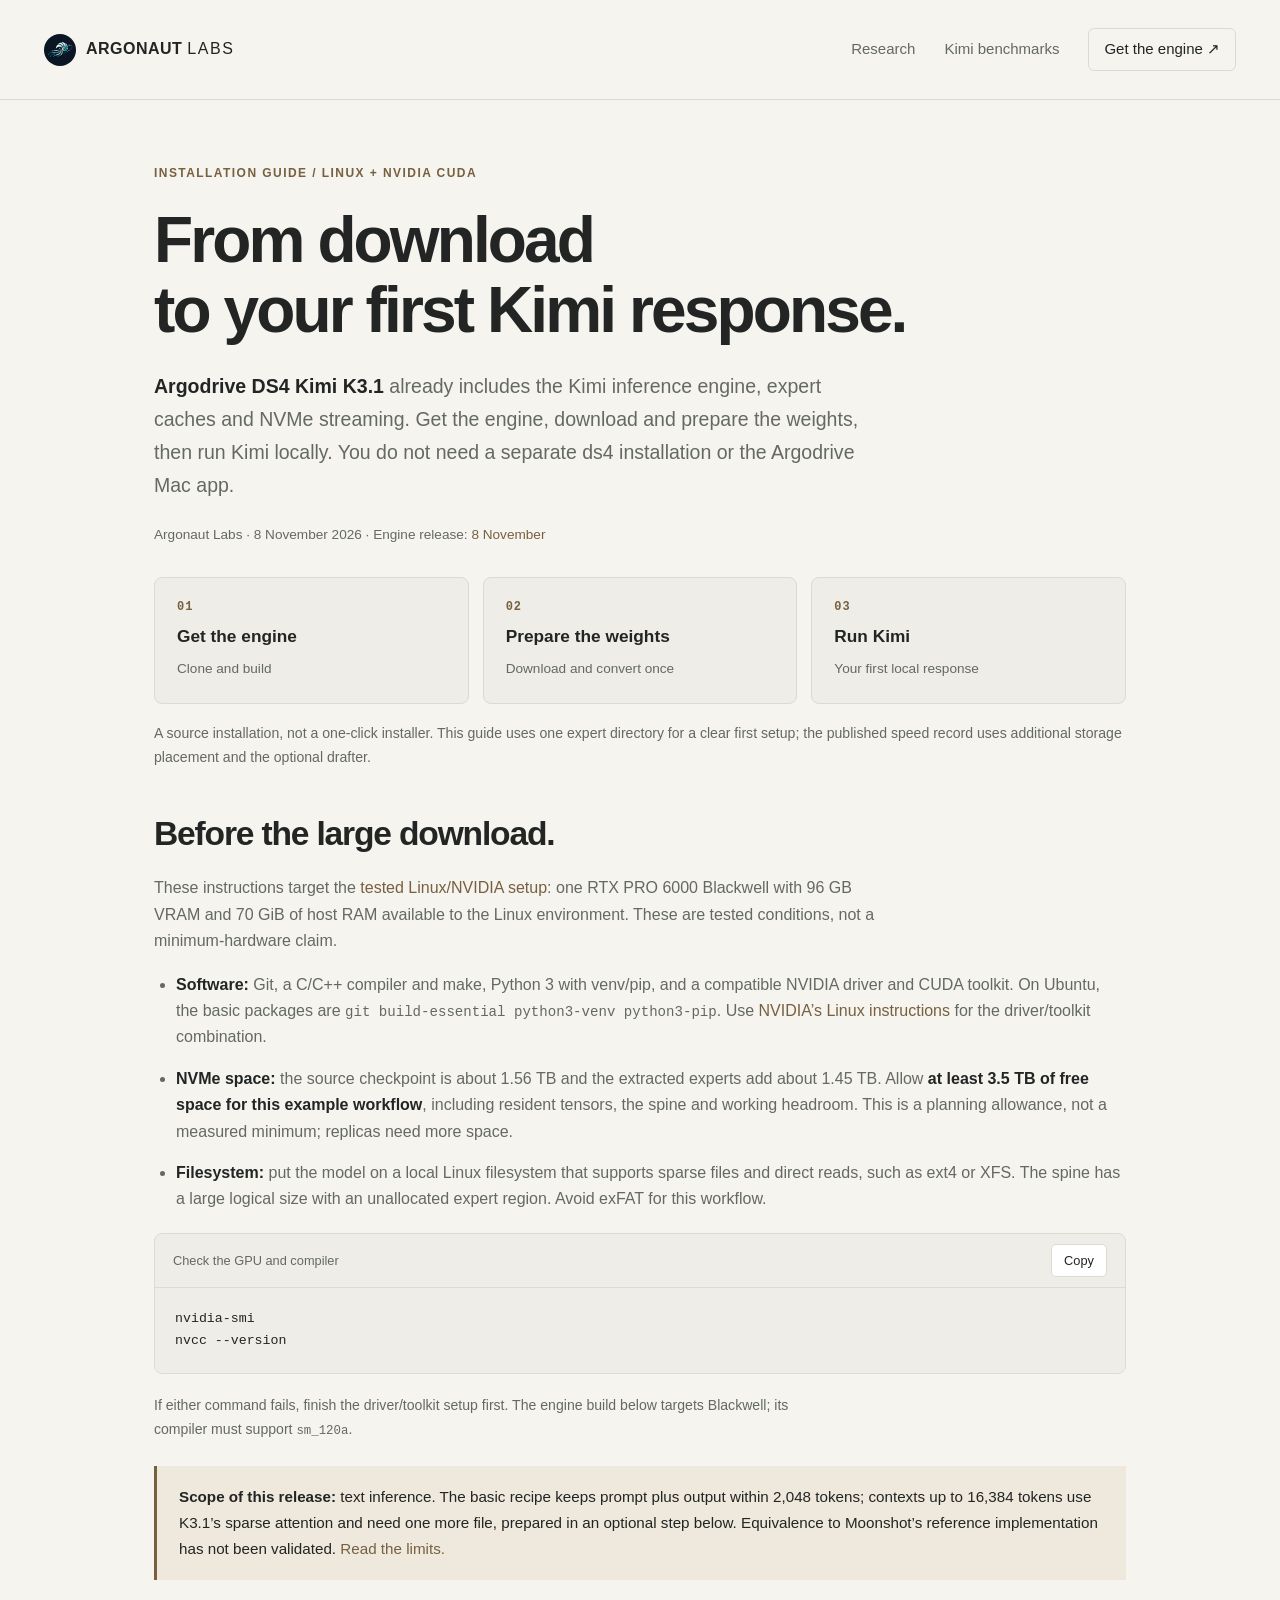
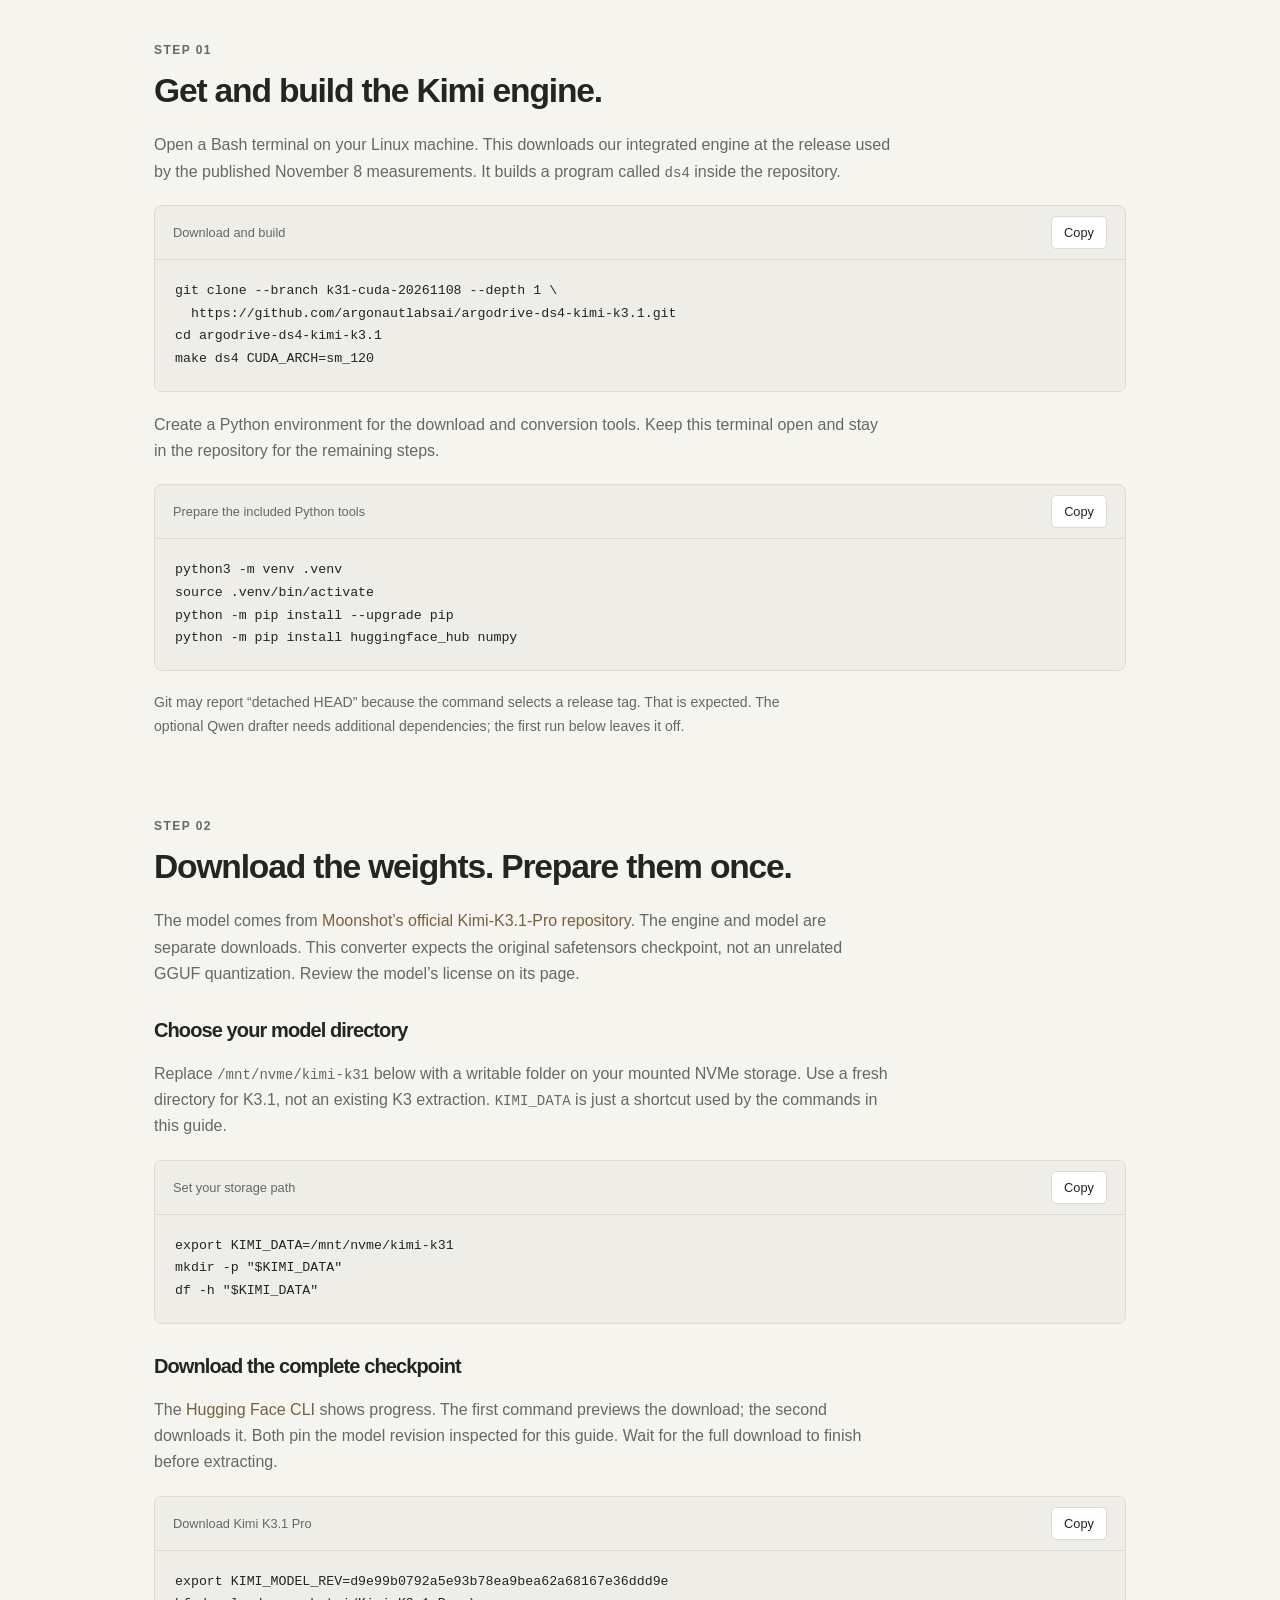
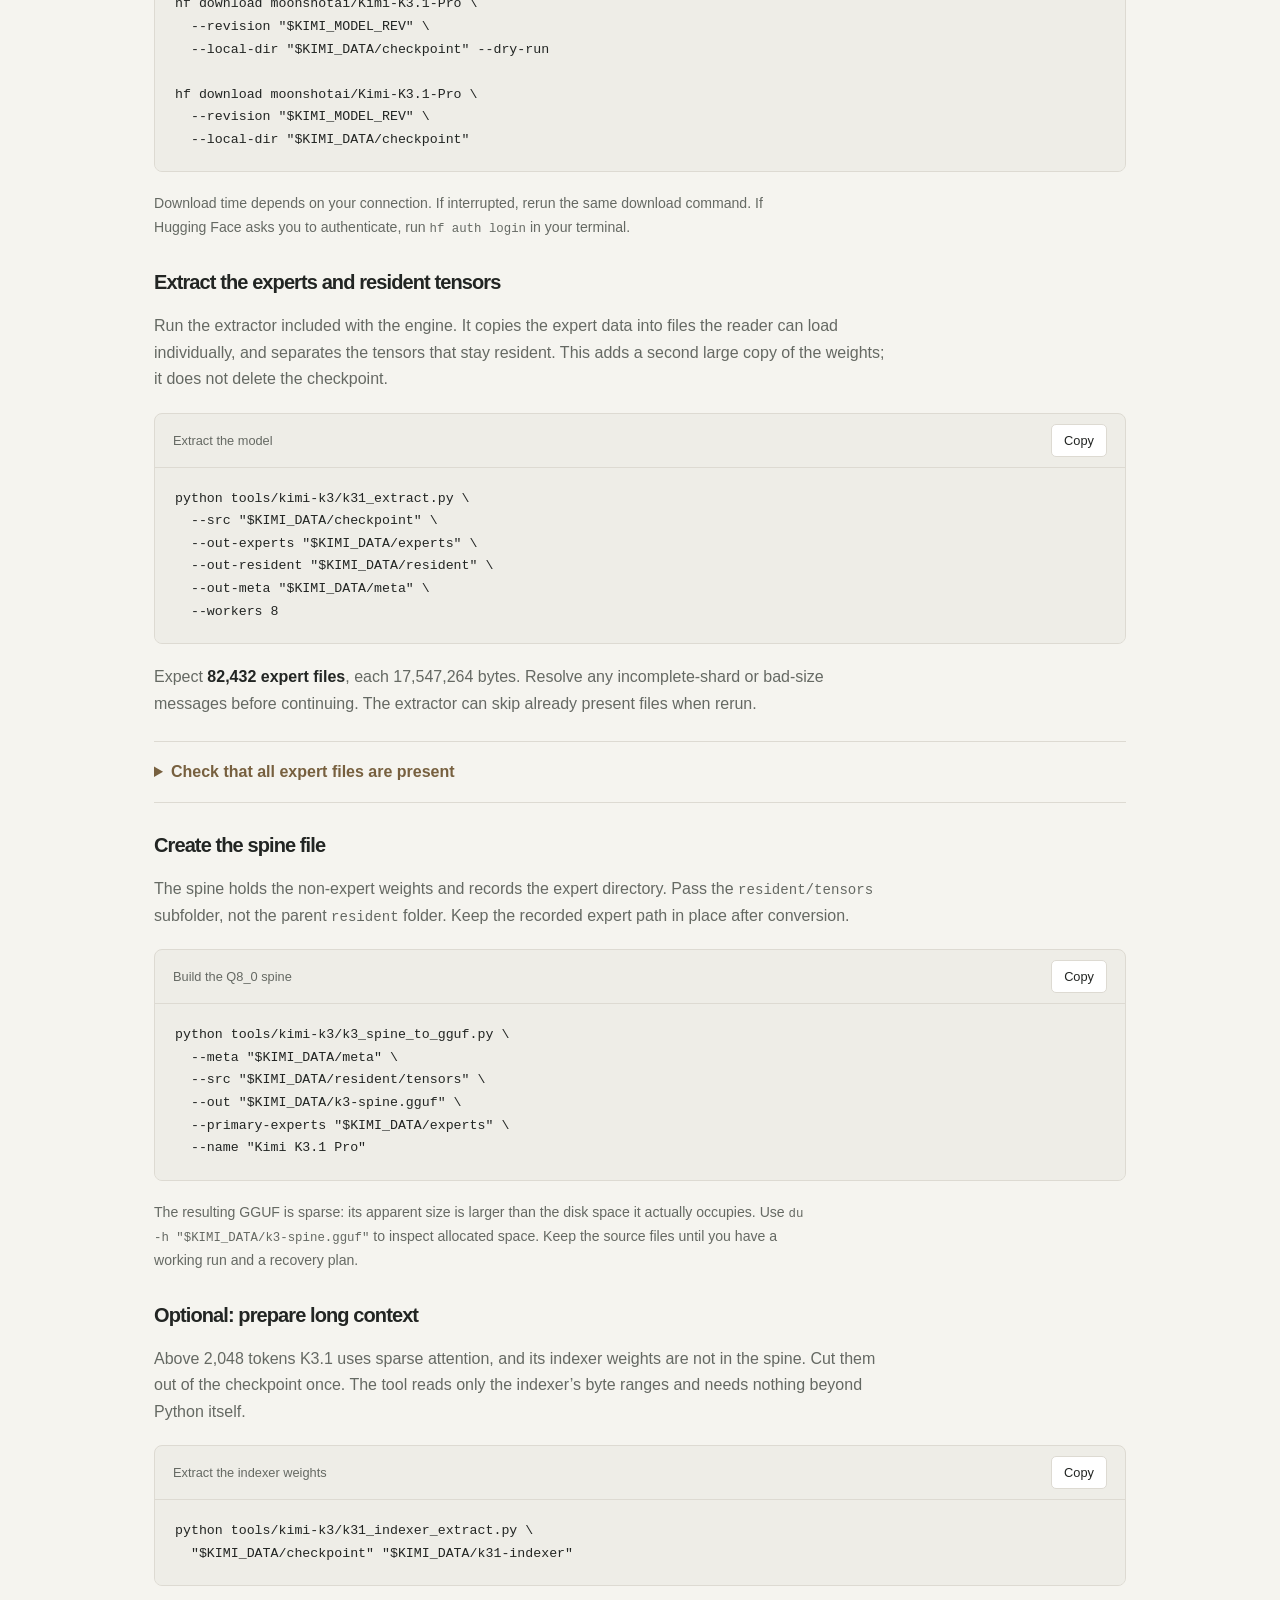
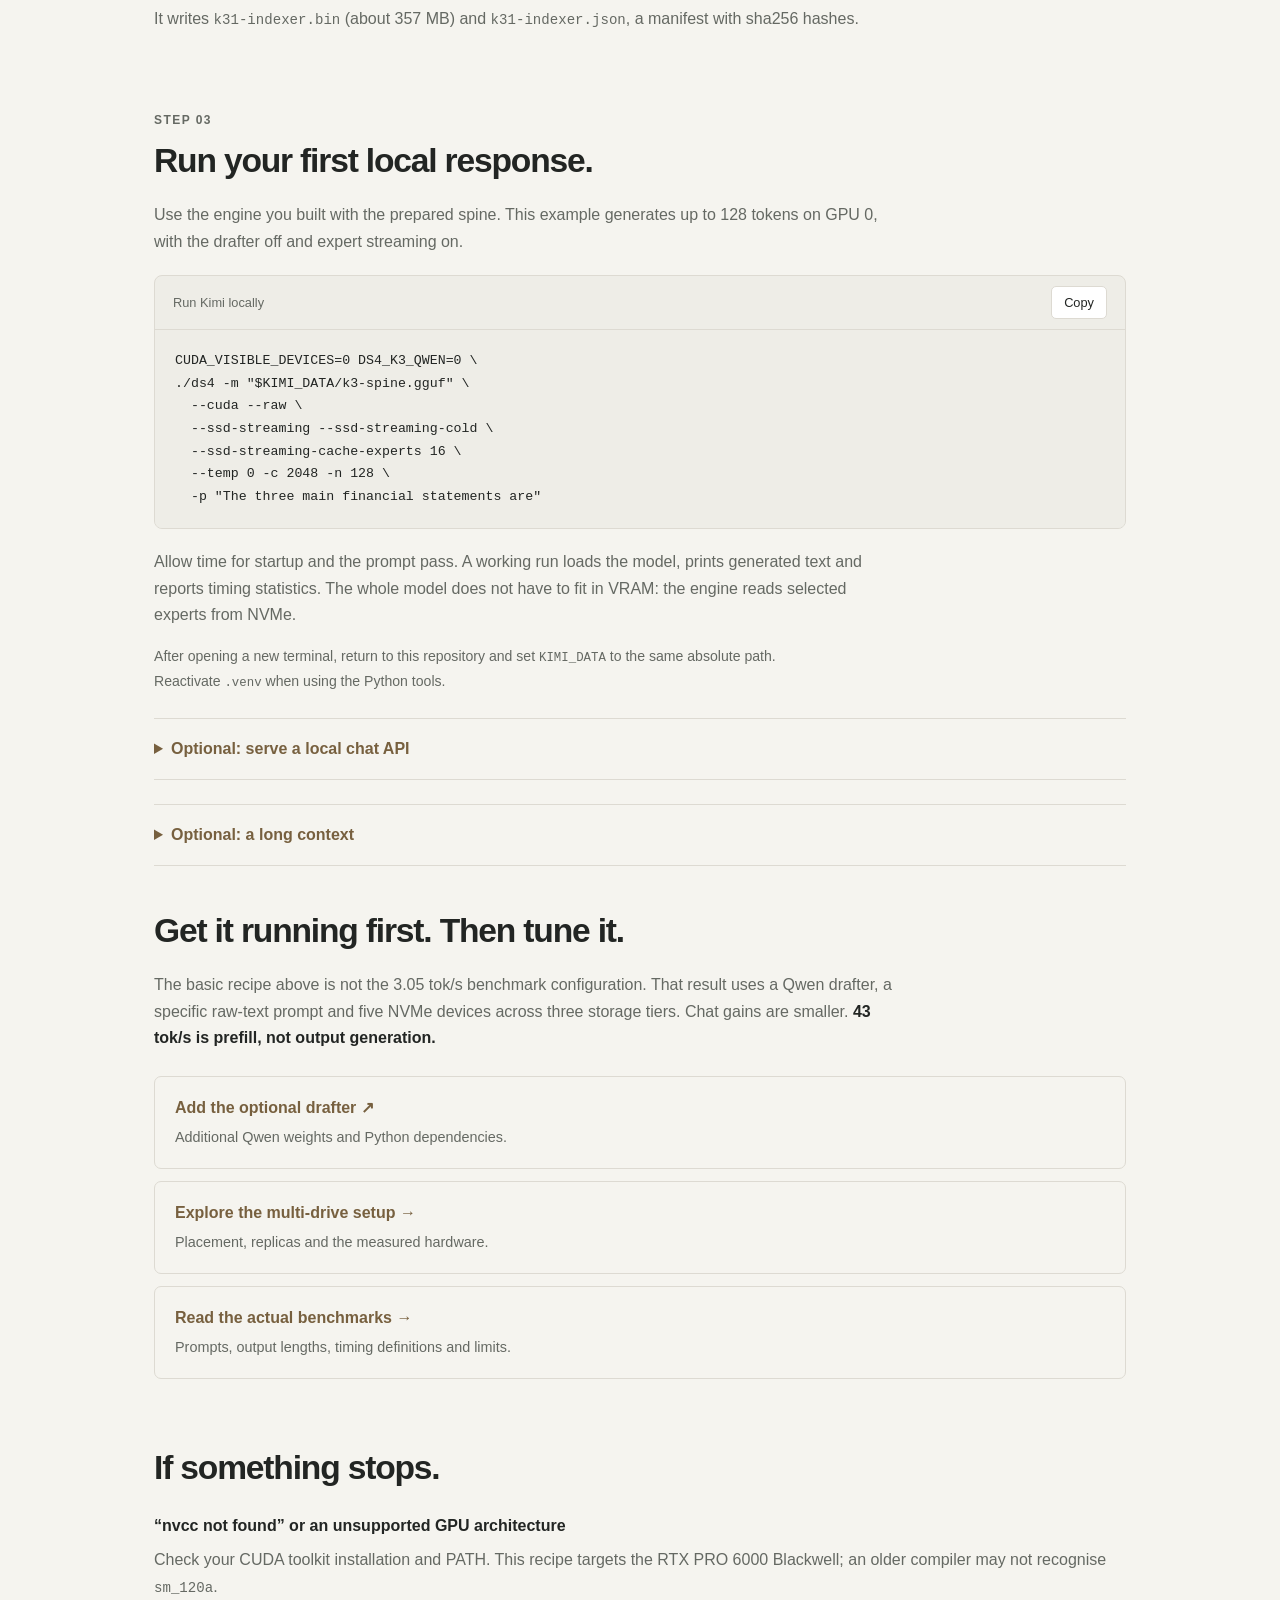
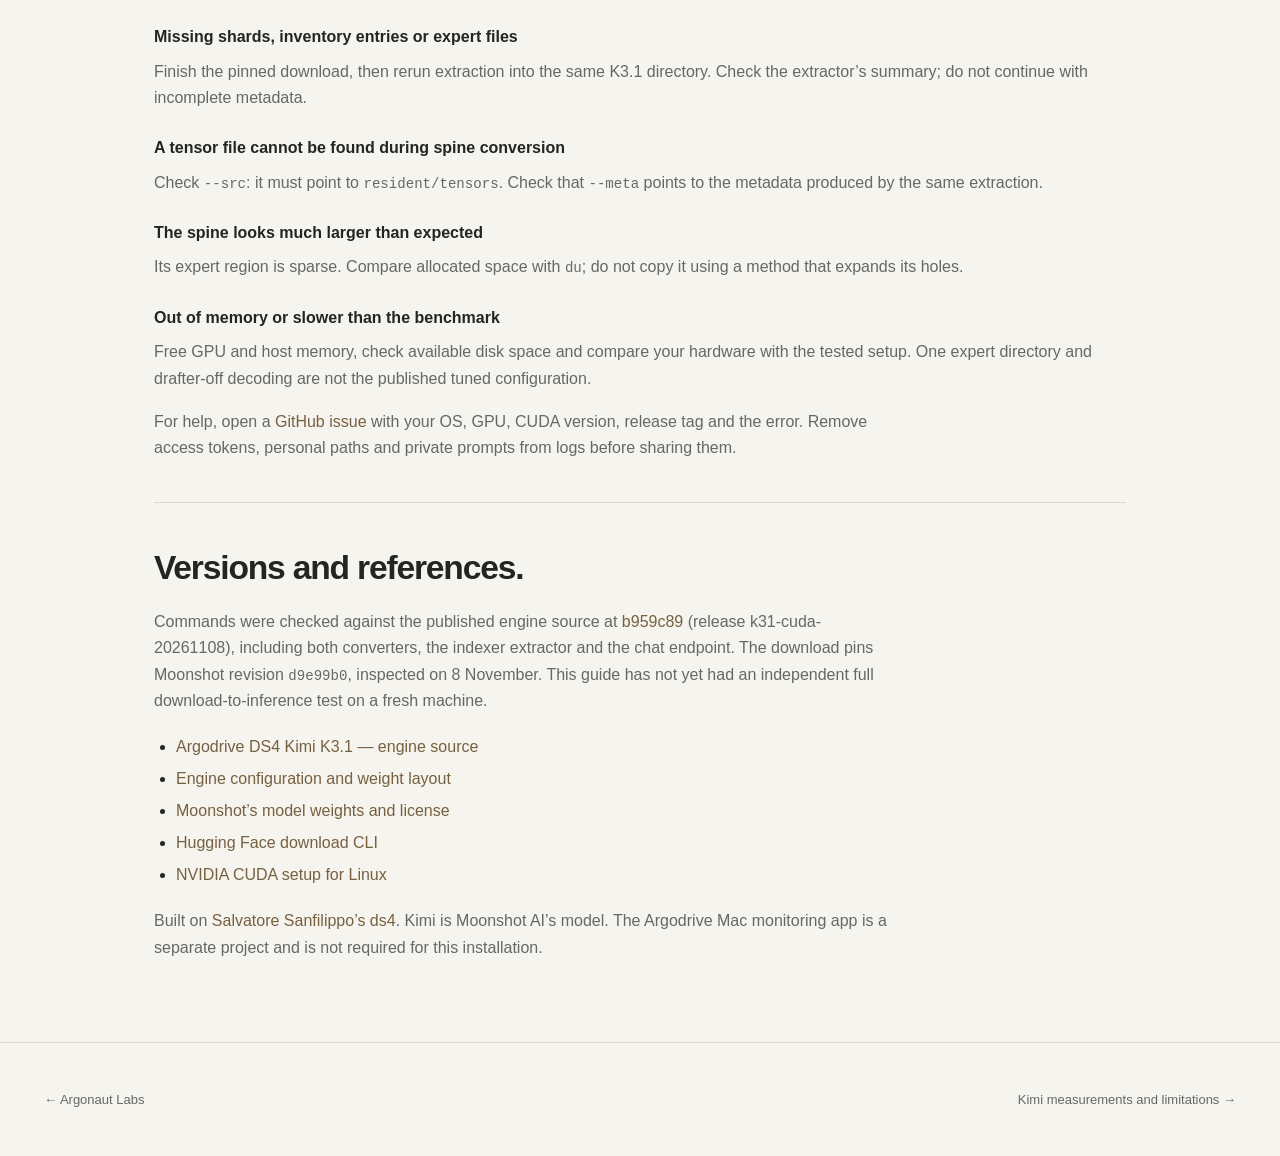
==== commit 6c6cfdd6: "Kimi K3.1: long context with sparse attention and fp32 activations, results of 8 November Co-Authore" ====
--- a/guides/install-kimi-k31.html
+++ b/guides/install-kimi-k31.html
@@ -35,7 +35,7 @@
     "author": {"@type": "Organization", "name": "Argonaut Labs", "url": "https://argonautlabs.ai/"},
     "publisher": {"@type": "Organization", "name": "Argonaut Labs", "url": "https://argonautlabs.ai/"},
     "about": {"@type": "SoftwareSourceCode", "@id": "https://argonautlabs.ai/#kimi-engine", "name": "Argodrive DS4 Kimi K3.1", "codeRepository": "https://github.com/argonautlabsai/argodrive-ds4-kimi-k3.1"},
-    "isBasedOn": "https://github.com/argonautlabsai/argodrive-ds4-kimi-k3.1/tree/6808130f7ff9fc94ff89e5535d308fc6b9589eb4",
+    "isBasedOn": "https://github.com/argonautlabsai/argodrive-ds4-kimi-k3.1/tree/b959c899ce311de29754eca096fea35deda67f50",
     "citation": ["https://huggingface.co/moonshotai/Kimi-K3.1-Pro", "https://huggingface.co/docs/huggingface_hub/en/guides/cli", "https://docs.nvidia.com/cuda/cuda-installation-guide-linux/"]
   }
   </script>
@@ -52,7 +52,7 @@
         <p class="eyebrow">INSTALLATION GUIDE / LINUX + NVIDIA CUDA</p>
         <h1>From download<br>to your first Kimi response.</h1>
         <p class="k31-lede"><strong>Argodrive DS4 Kimi K3.1</strong> already includes the Kimi inference engine, expert caches and NVMe streaming. Get the engine, download and prepare the weights, then run Kimi locally. You do not need a separate ds4 installation or the Argodrive Mac app.</p>
-        <p class="k31-byline">Argonaut Labs · <time datetime="2026-11-08">8 November 2026</time> · Engine release: <a href="https://github.com/argonautlabsai/argodrive-ds4-kimi-k3.1/releases/tag/k31-cuda-qwen-20261107b">7 November</a></p>
+        <p class="k31-byline">Argonaut Labs · <time datetime="2026-11-08">8 November 2026</time> · Engine release: <a href="https://github.com/argonautlabsai/argodrive-ds4-kimi-k3.1/releases/tag/k31-cuda-20261108">8 November</a></p>
         <nav class="install-route" aria-label="Installation steps">
           <a href="#engine"><span>01</span><strong>Get the engine</strong><small>Clone and build</small></a>
           <a href="#weights"><span>02</span><strong>Prepare the weights</strong><small>Download and convert once</small></a>
@@ -72,14 +72,14 @@
         <div class="install-code"><div class="install-code-head"><span>Check the GPU and compiler</span></div><pre><code>nvidia-smi
 nvcc --version</code></pre></div>
         <p class="install-note">If either command fails, finish the driver/toolkit setup first. The engine build below targets Blackwell; its compiler must support <code>sm_120a</code>.</p>
-        <aside class="k31-limit"><strong>Scope of this release:</strong> text inference, with prompt plus output limited to 2,048 tokens. The DSA indexer is not implemented and equivalence to Moonshot’s reference implementation has not been validated. <a href="../research/kimi-k31-single-gpu.html#validation">Read the limits.</a></aside>
+        <aside class="k31-limit"><strong>Scope of this release:</strong> text inference. The basic recipe keeps prompt plus output within 2,048 tokens; contexts up to 16,384 tokens use K3.1’s sparse attention and need one more file, prepared in an optional step below. Equivalence to Moonshot’s reference implementation has not been validated. <a href="../research/kimi-k31-single-gpu.html#validation">Read the limits.</a></aside>
       </section>
 
       <section id="engine">
         <p class="eyebrow">STEP 01</p>
         <h2>Get and build the Kimi engine.</h2>
-        <p>Open a Bash terminal on your Linux machine. This downloads our integrated engine at the release used by the published November 7 measurements. It builds a program called <code>ds4</code> inside the repository.</p>
-        <div class="install-code"><div class="install-code-head"><span>Download and build</span></div><pre><code>git clone --branch k31-cuda-qwen-20261107b --depth 1 \
+        <p>Open a Bash terminal on your Linux machine. This downloads our integrated engine at the release used by the published November 8 measurements. It builds a program called <code>ds4</code> inside the repository.</p>
+        <div class="install-code"><div class="install-code-head"><span>Download and build</span></div><pre><code>git clone --branch k31-cuda-20261108 --depth 1 \
   https://github.com/argonautlabsai/argodrive-ds4-kimi-k3.1.git
 cd argodrive-ds4-kimi-k3.1
 make ds4 CUDA_ARCH=sm_120</code></pre></div>
@@ -142,6 +142,11 @@
   --primary-experts "$KIMI_DATA/experts" \
   --name "Kimi K3.1 Pro"</code></pre></div>
         <p class="install-note">The resulting GGUF is sparse: its apparent size is larger than the disk space it actually occupies. Use <code>du -h "$KIMI_DATA/k3-spine.gguf"</code> to inspect allocated space. Keep the source files until you have a working run and a recovery plan.</p>
+        <h3>Optional: prepare long context</h3>
+        <p>Above 2,048 tokens K3.1 uses sparse attention, and its indexer weights are not in the spine. Cut them out of the checkpoint once. The tool reads only the indexer’s byte ranges and needs nothing beyond Python itself.</p>
+        <div class="install-code"><div class="install-code-head"><span>Extract the indexer weights</span></div><pre><code>python tools/kimi-k3/k31_indexer_extract.py \
+  "$KIMI_DATA/checkpoint" "$KIMI_DATA/k31-indexer"</code></pre></div>
+        <p>It writes <code>k31-indexer.bin</code> (about 357 MB) and <code>k31-indexer.json</code>, a manifest with sha256 hashes.</p>
       </section>
 
       <section id="run">
@@ -165,11 +170,18 @@
   --k3-serve 127.0.0.1:8080</code></pre></div><p>In a second terminal:</p><div class="install-code"><div class="install-code-head"><span>Send a chat request</span></div><pre><code>curl http://127.0.0.1:8080/v1/chat/completions \
   -H 'Content-Type: application/json' \
   -d '{"model":"kimi-k3","messages":[{"role":"user","content":"Explain cash flow in two sentences."}],"max_tokens":128,"temperature":0}'</code></pre></div><p>The API model identifier is <code>kimi-k3</code> in this release even when the loaded weights are K3.1 Pro. Stop the server with Ctrl+C.</p></details>
+        <details class="k31-details"><summary>Optional: a long context</summary><p>With the indexer file from step 02, sparse attention takes contexts up to 16,384 tokens; we tested 8,192 through this API and 4k, 8k and 16k from the command line. A long prompt pass reads most of the model once: about a minute for 6,800 tokens.</p><div class="install-code"><div class="install-code-head"><span>Serve with an 8k context</span></div><pre><code>CUDA_VISIBLE_DEVICES=0 DS4_K3_QWEN=0 \
+DS4_K3_DSA="$KIMI_DATA/k31-indexer.bin" DS4_K3_CACHE_CAP=8192 \
+./ds4 -m "$KIMI_DATA/k3-spine.gguf" \
+  --cuda --ssd-streaming --ssd-streaming-cold \
+  --ssd-streaming-cache-experts 16 \
+  --temp 0 -c 8192 -n 256 \
+  --k3-serve 127.0.0.1:8080</code></pre></div><p>For 16,384 tokens set both <code>DS4_K3_CACHE_CAP</code> and <code>-c</code> to 16384.</p></details>
       </section>
 
       <section id="next">
         <h2>Get it running first. Then tune it.</h2>
-        <p>The basic recipe above is not the 3.11 tok/s benchmark configuration. That result uses a Qwen drafter, a specific raw-text prompt and five NVMe devices across three storage tiers. Chat gains are smaller. <strong>44 tok/s is prefill, not output generation.</strong></p>
+        <p>The basic recipe above is not the 3.05 tok/s benchmark configuration. That result uses a Qwen drafter, a specific raw-text prompt and five NVMe devices across three storage tiers. Chat gains are smaller. <strong>43 tok/s is prefill, not output generation.</strong></p>
         <div class="install-next">
           <a href="https://github.com/argonautlabsai/argodrive-ds4-kimi-k3.1/blob/kimi-k3/tools/kimi-k3/README.md#the-optional-qwen-drafter"><strong>Add the optional drafter ↗</strong><span>Additional Qwen weights and Python dependencies.</span></a>
           <a href="../research/kimi-k31-single-gpu.html#hardware"><strong>Explore the multi-drive setup →</strong><span>Placement, replicas and the measured hardware.</span></a>
@@ -191,7 +203,7 @@
 
       <section class="k31-evidence" id="sources">
         <h2>Versions and references.</h2>
-        <p>Commands were checked against the published engine source at <a href="https://github.com/argonautlabsai/argodrive-ds4-kimi-k3.1/tree/6808130f7ff9fc94ff89e5535d308fc6b9589eb4">6808130</a>, including both converters and the chat endpoint. The download pins Moonshot revision <code>d9e99b0</code>, inspected on 8 November. This guide has not yet had an independent full download-to-inference test on a fresh machine.</p>
+        <p>Commands were checked against the published engine source at <a href="https://github.com/argonautlabsai/argodrive-ds4-kimi-k3.1/tree/b959c899ce311de29754eca096fea35deda67f50">b959c89</a> (release k31-cuda-20261108), including both converters, the indexer extractor and the chat endpoint. The download pins Moonshot revision <code>d9e99b0</code>, inspected on 8 November. This guide has not yet had an independent full download-to-inference test on a fresh machine.</p>
         <ul>
           <li><a href="https://github.com/argonautlabsai/argodrive-ds4-kimi-k3.1">Argodrive DS4 Kimi K3.1 — engine source</a></li>
           <li><a href="https://github.com/argonautlabsai/argodrive-ds4-kimi-k3.1/blob/kimi-k3/tools/kimi-k3/README.md">Engine configuration and weight layout</a></li>
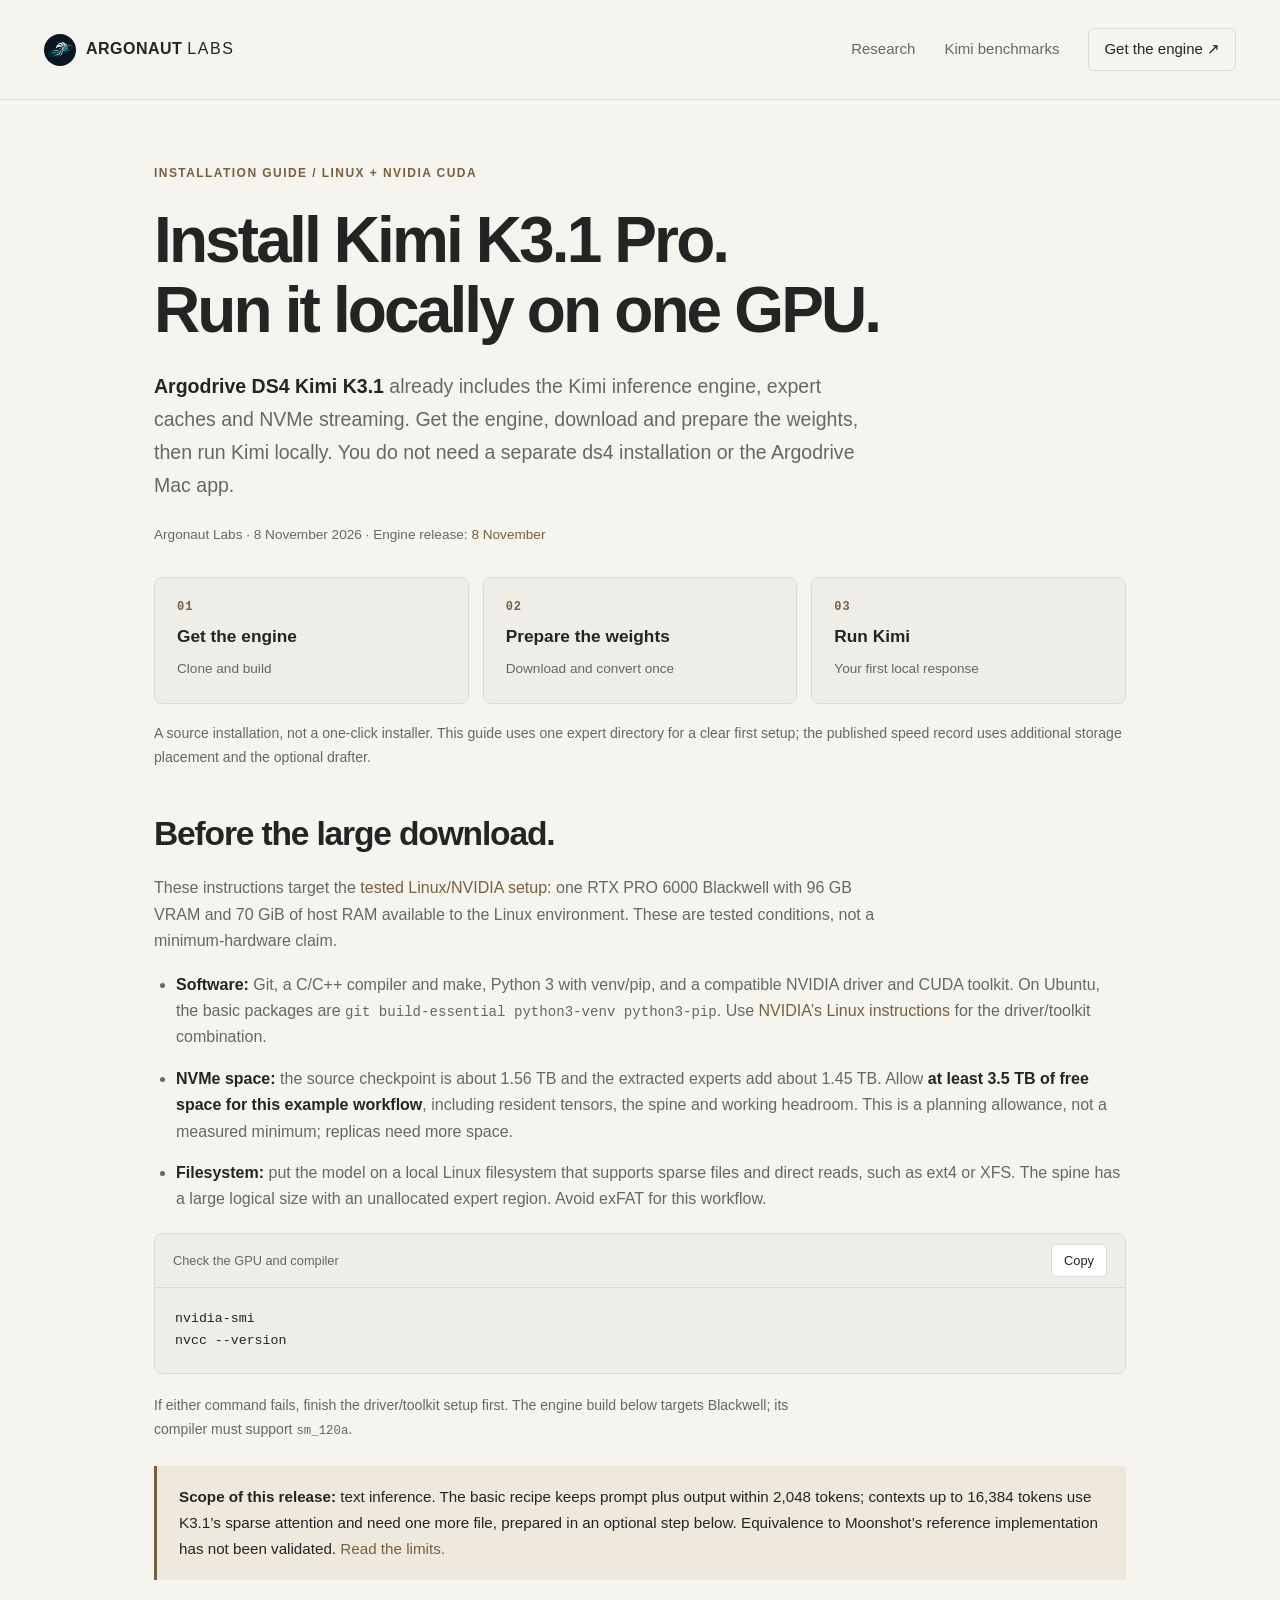
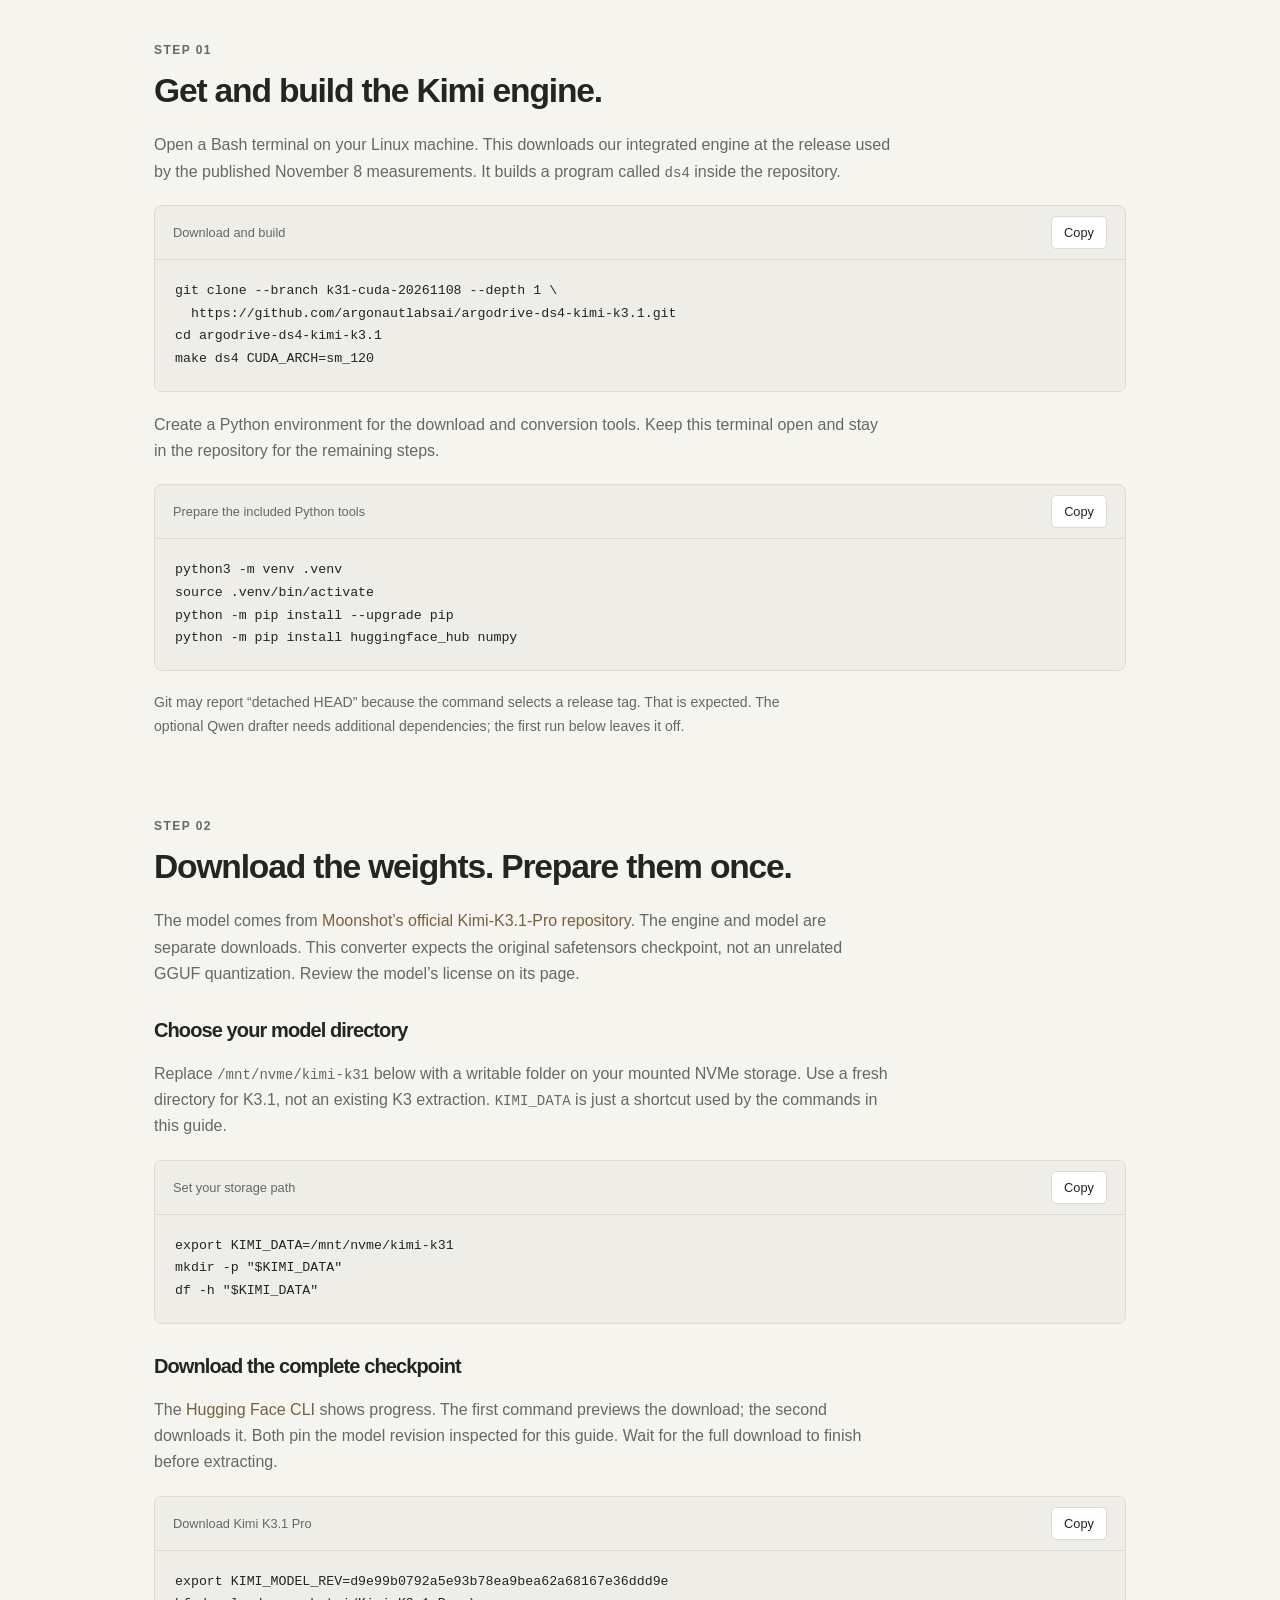
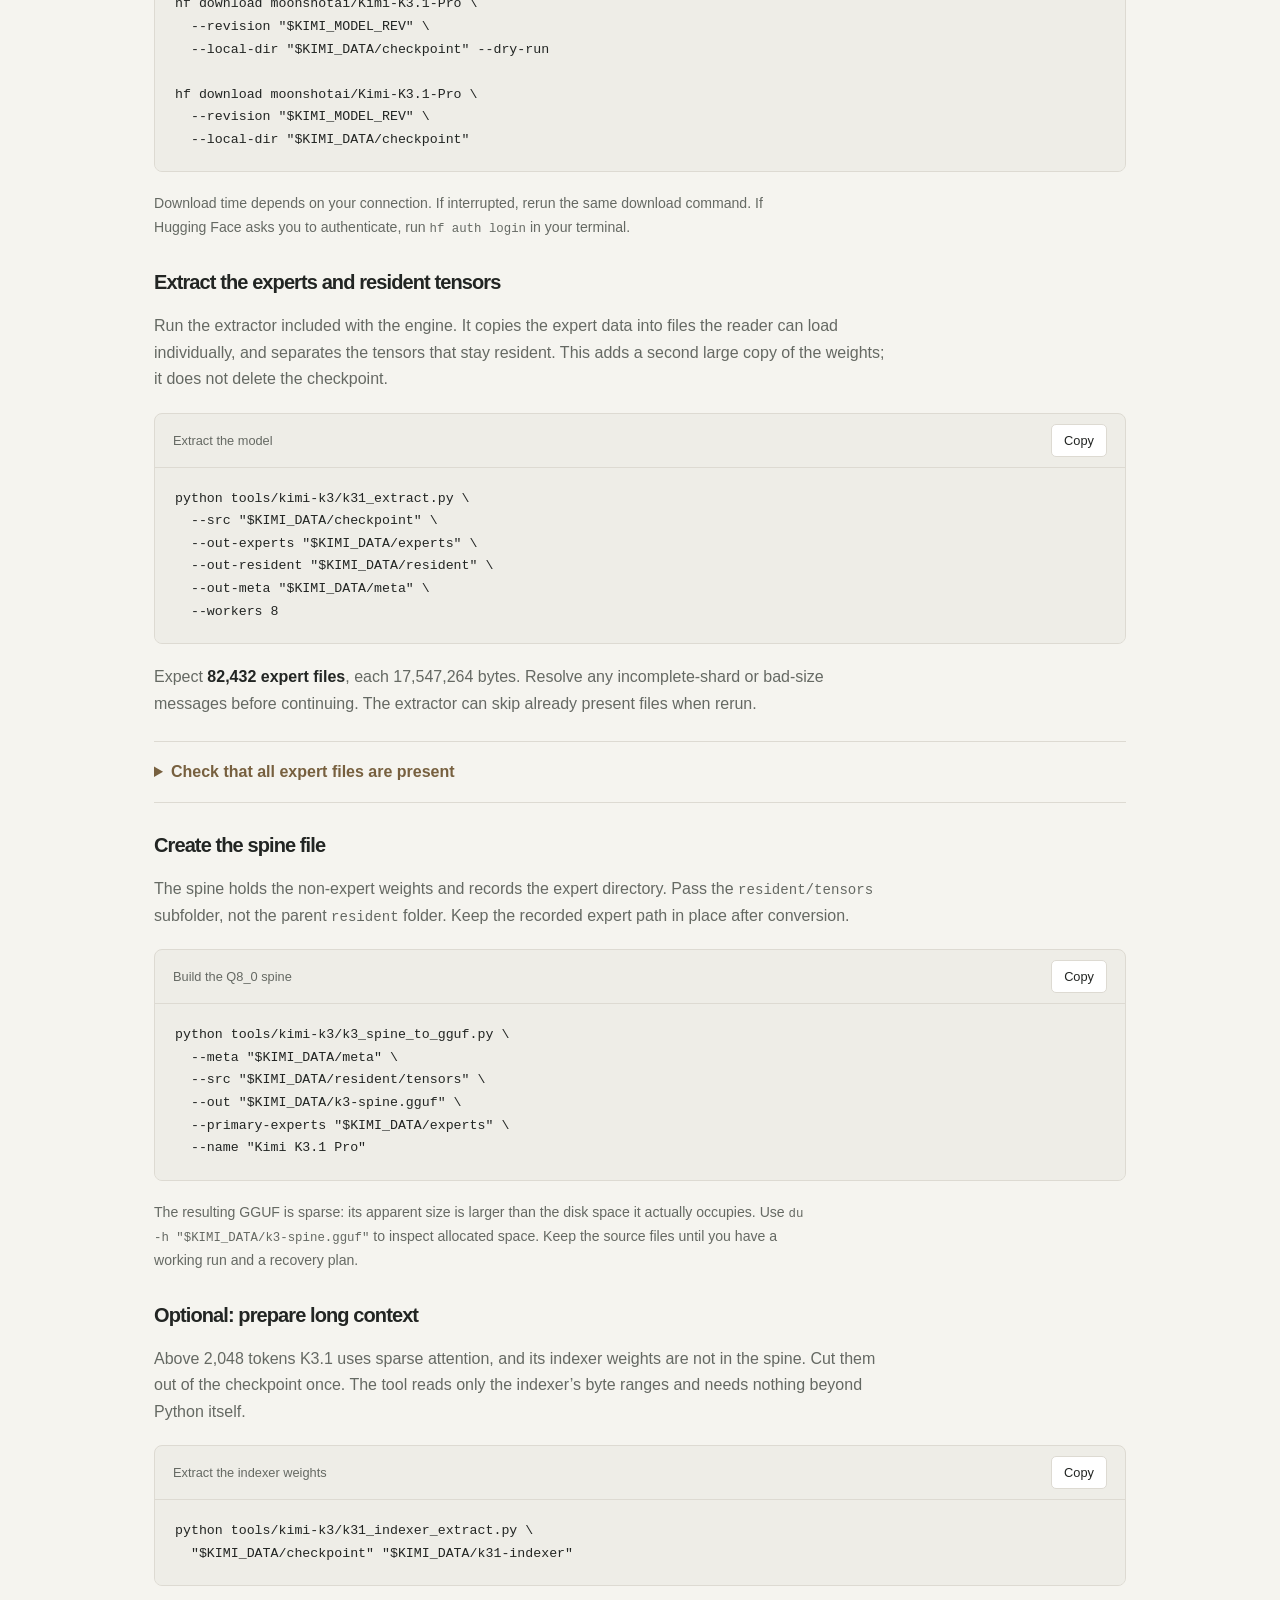
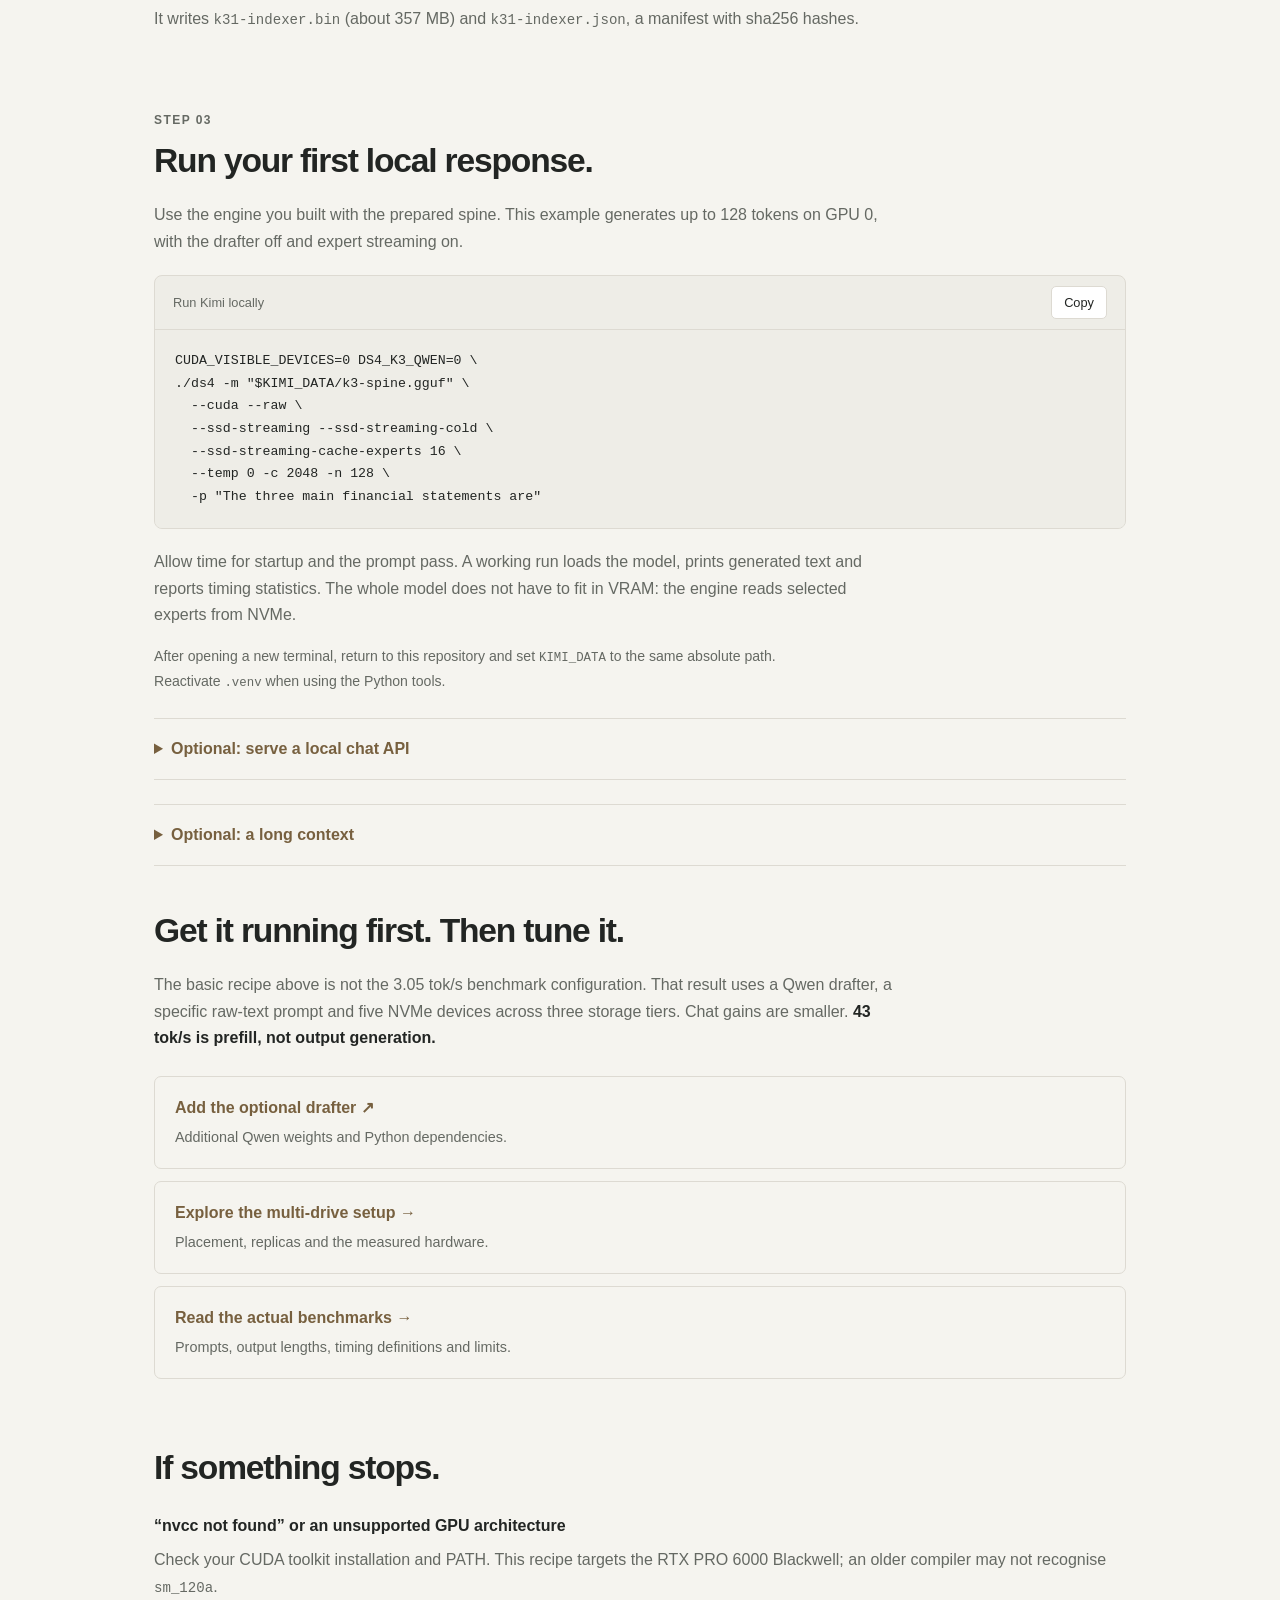
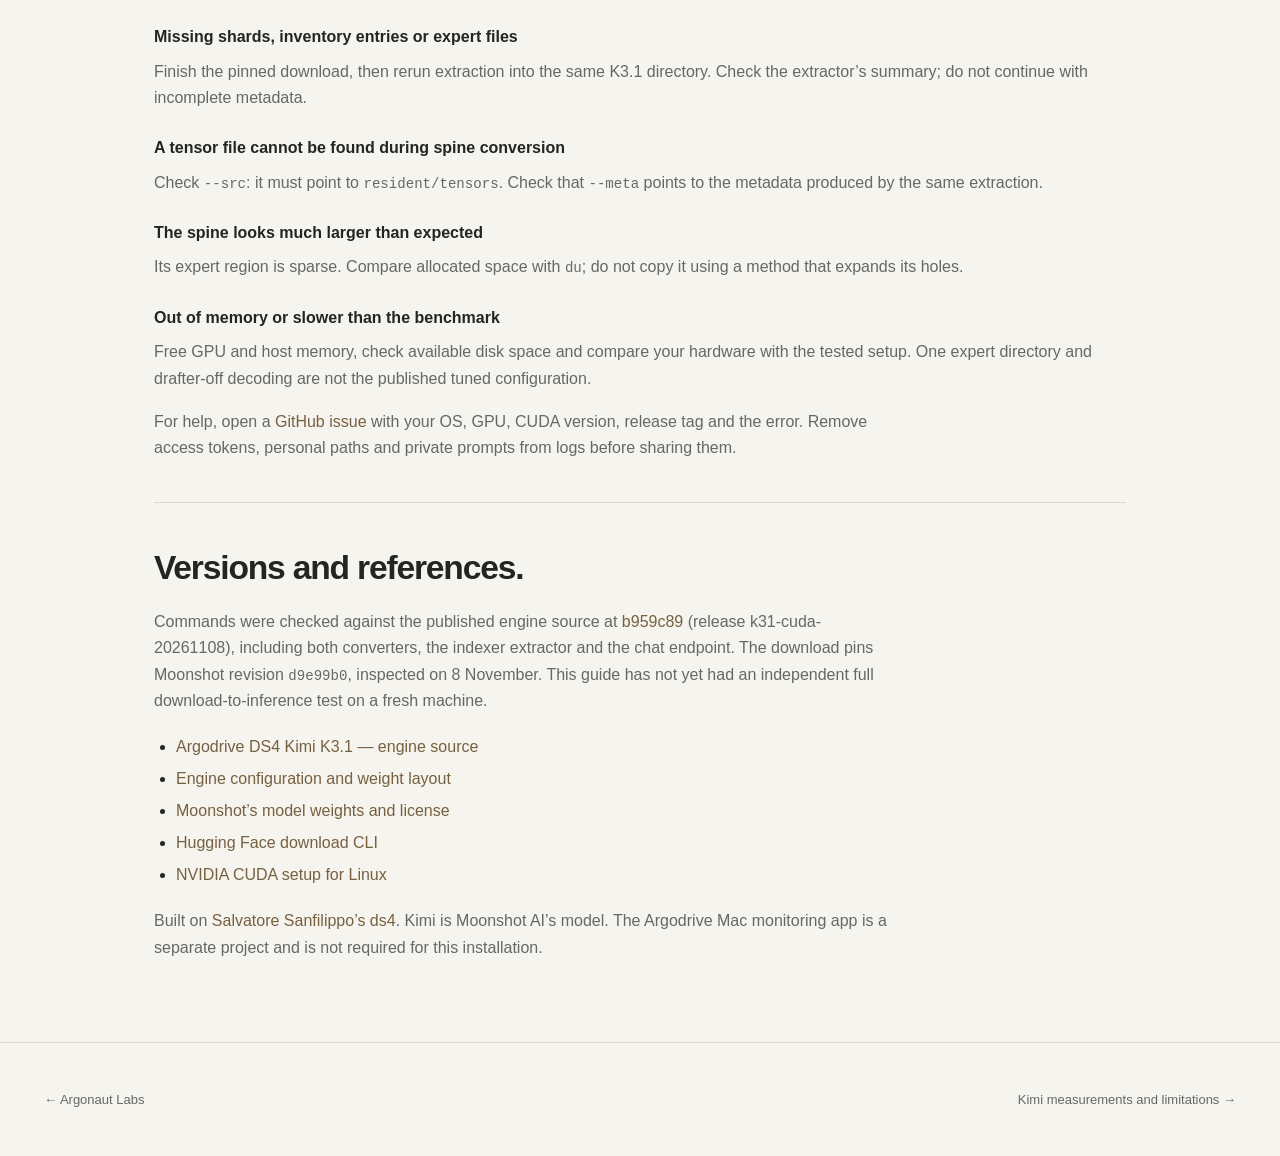
==== commit e694c96c: "Lead with Kimi K3.1 Pro and make measured setup easier to discover" ====
--- a/guides/install-kimi-k31.html
+++ b/guides/install-kimi-k31.html
@@ -4,7 +4,7 @@
   <meta charset="utf-8">
   <meta name="viewport" content="width=device-width,initial-scale=1">
   <meta name="color-scheme" content="light dark">
-  <title>Install and run Kimi 3.1 locally on one GPU — Argonaut Labs</title>
+  <title>Install and run Kimi K3.1 Pro locally on one GPU — Argonaut Labs</title>
   <meta name="description" content="Install Argodrive DS4 Kimi K3.1: get the CUDA engine, download Moonshot’s weights, prepare them once and run Kimi locally. Step-by-step Linux setup for the tested 96 GB GPU.">
   <link rel="canonical" href="https://argonautlabs.ai/guides/install-kimi-k31.html">
   <link rel="icon" type="image/svg+xml" href="../assets/cinematic/favicon.svg">
@@ -14,19 +14,19 @@
   <script src="../assets/kimi-install.js?v=20261108" defer></script>
   <meta property="og:type" content="article">
   <meta property="og:site_name" content="Argonaut Labs">
-  <meta property="og:title" content="Install and run Kimi 3.1 locally on one GPU">
+  <meta property="og:title" content="Install and run Kimi K3.1 Pro locally on one GPU">
   <meta property="og:description" content="One integrated engine. Get the source, download the Kimi weights, prepare them once and run. A practical Linux/CUDA installation guide.">
   <meta property="og:url" content="https://argonautlabs.ai/guides/install-kimi-k31.html">
   <meta property="og:image" content="https://argonautlabs.ai/assets/og-kimi-k31.png?v=20261106-bronze">
   <meta name="twitter:card" content="summary_large_image">
-  <meta name="twitter:title" content="Install Kimi 3.1 with Argodrive DS4 Kimi K3.1">
+  <meta name="twitter:title" content="Install Kimi K3.1 Pro with Argodrive DS4 Kimi K3.1">
   <meta name="twitter:description" content="Get the engine, download and prepare the weights, then run Kimi locally on the tested 96 GB GPU. Linux/CUDA commands and troubleshooting.">
   <meta name="twitter:image" content="https://argonautlabs.ai/assets/og-kimi-k31.png?v=20261106-bronze">
   <script type="application/ld+json">
   {
     "@context": "https://schema.org",
     "@type": "TechArticle",
-    "headline": "Install and run Kimi 3.1 locally on one GPU",
+    "headline": "Install and run Kimi K3.1 Pro locally on one GPU",
     "description": "A step-by-step Linux/CUDA installation guide for Argodrive DS4 Kimi K3.1: build the integrated engine, download and prepare the model weights, then run a local completion.",
     "url": "https://argonautlabs.ai/guides/install-kimi-k31.html",
     "mainEntityOfPage": "https://argonautlabs.ai/guides/install-kimi-k31.html",
@@ -50,9 +50,9 @@
     <article>
       <header class="k31-intro">
         <p class="eyebrow">INSTALLATION GUIDE / LINUX + NVIDIA CUDA</p>
-        <h1>From download<br>to your first Kimi response.</h1>
+        <h1>Install Kimi K3.1 Pro.<br>Run it locally on one GPU.</h1>
         <p class="k31-lede"><strong>Argodrive DS4 Kimi K3.1</strong> already includes the Kimi inference engine, expert caches and NVMe streaming. Get the engine, download and prepare the weights, then run Kimi locally. You do not need a separate ds4 installation or the Argodrive Mac app.</p>
-        <p class="k31-byline">Argonaut Labs · <time datetime="2026-11-08">8 November 2026</time> · Engine release: <a href="https://github.com/argonautlabsai/argodrive-ds4-kimi-k3.1/releases/tag/k31-cuda-20261108">8 November</a></p>
+        <p class="k31-byline">Argonaut Labs · <time datetime="2026-11-08">8 November 2026</time> · Engine release: <a href="https://github.com/argonautlabsai/argodrive-ds4-kimi-k3.1/tree/k31-cuda-20261108">8 November</a></p>
         <nav class="install-route" aria-label="Installation steps">
           <a href="#engine"><span>01</span><strong>Get the engine</strong><small>Clone and build</small></a>
           <a href="#weights"><span>02</span><strong>Prepare the weights</strong><small>Download and convert once</small></a>
--- a/assets/kimi-article.css
+++ b/assets/kimi-article.css
@@ -68,3 +68,4 @@
   .k31-limit{padding:16px}
 }
 @media(prefers-reduced-motion:reduce){html{scroll-behavior:auto}}
+.k31-hardware-line{margin:20px 0 0;padding:12px 0;border-block:1px solid var(--line);font-size:.92rem;color:var(--muted);line-height:1.75;max-width:82ch}
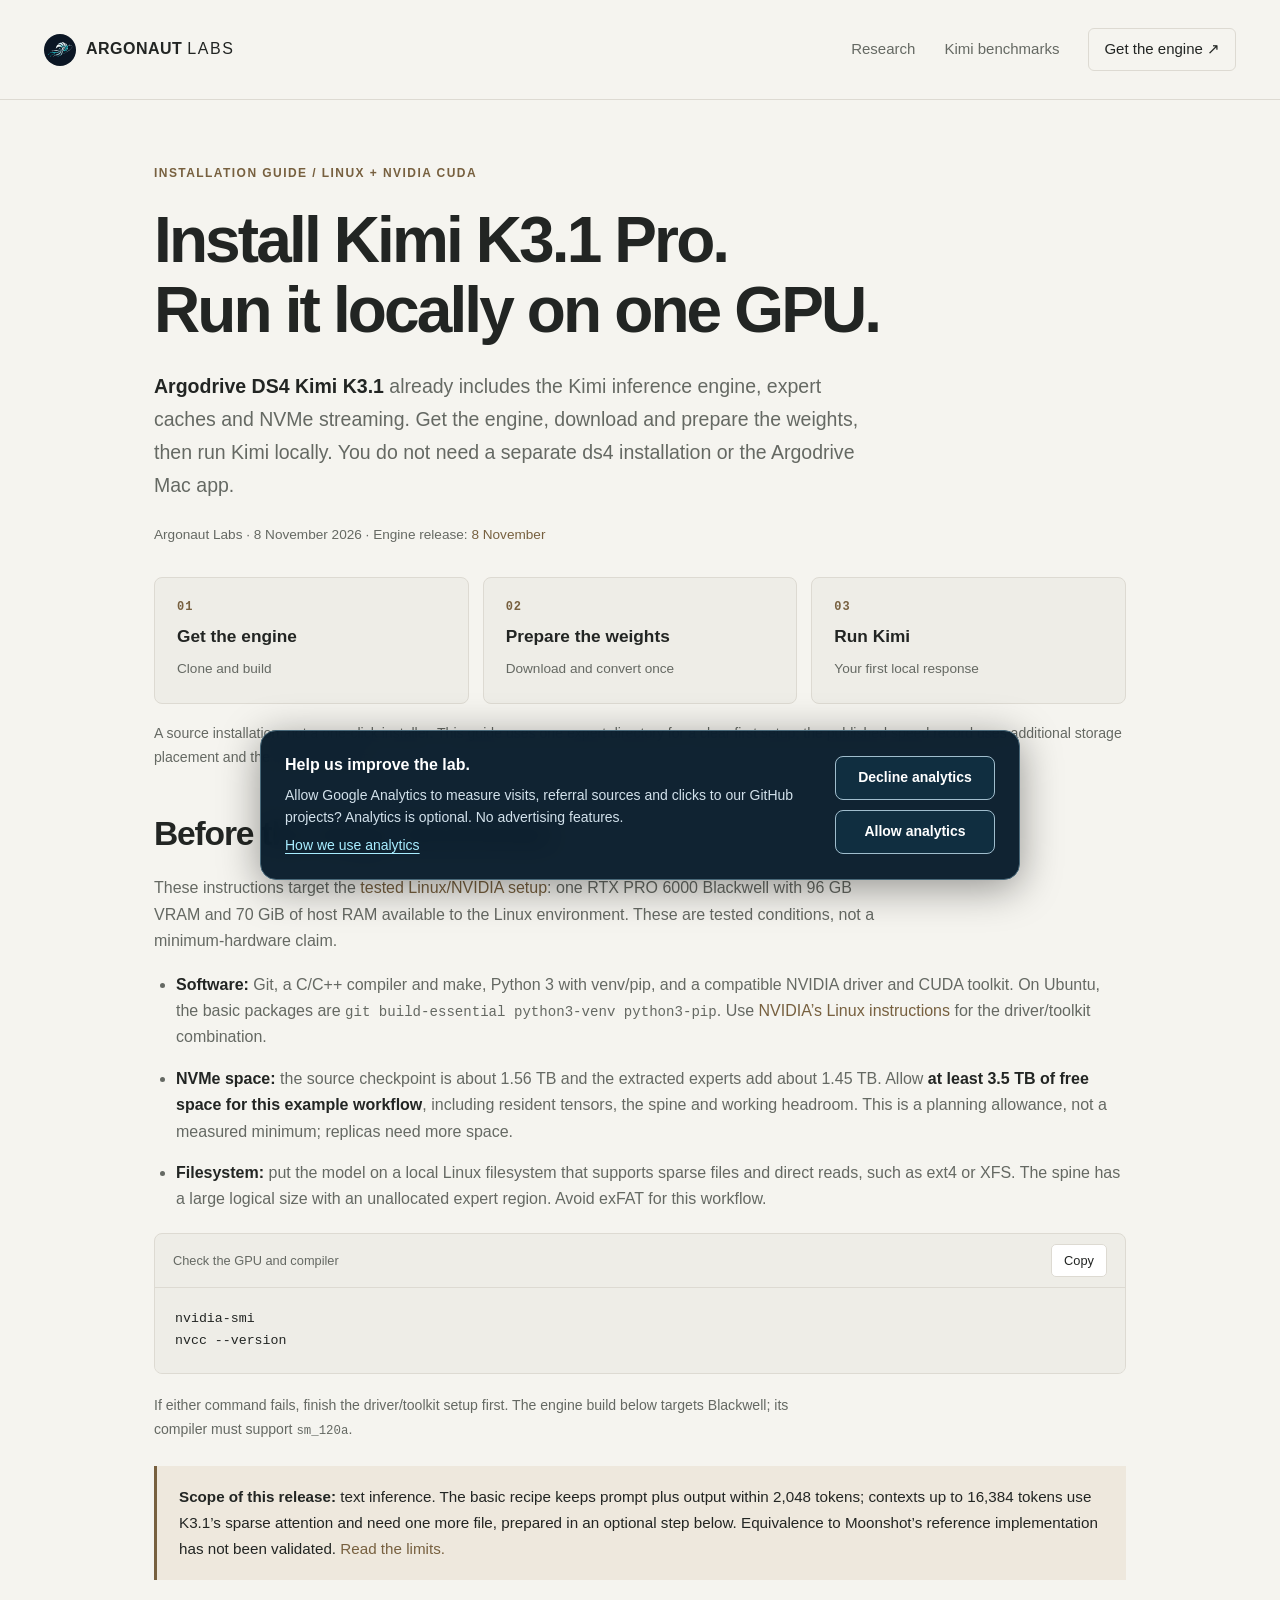
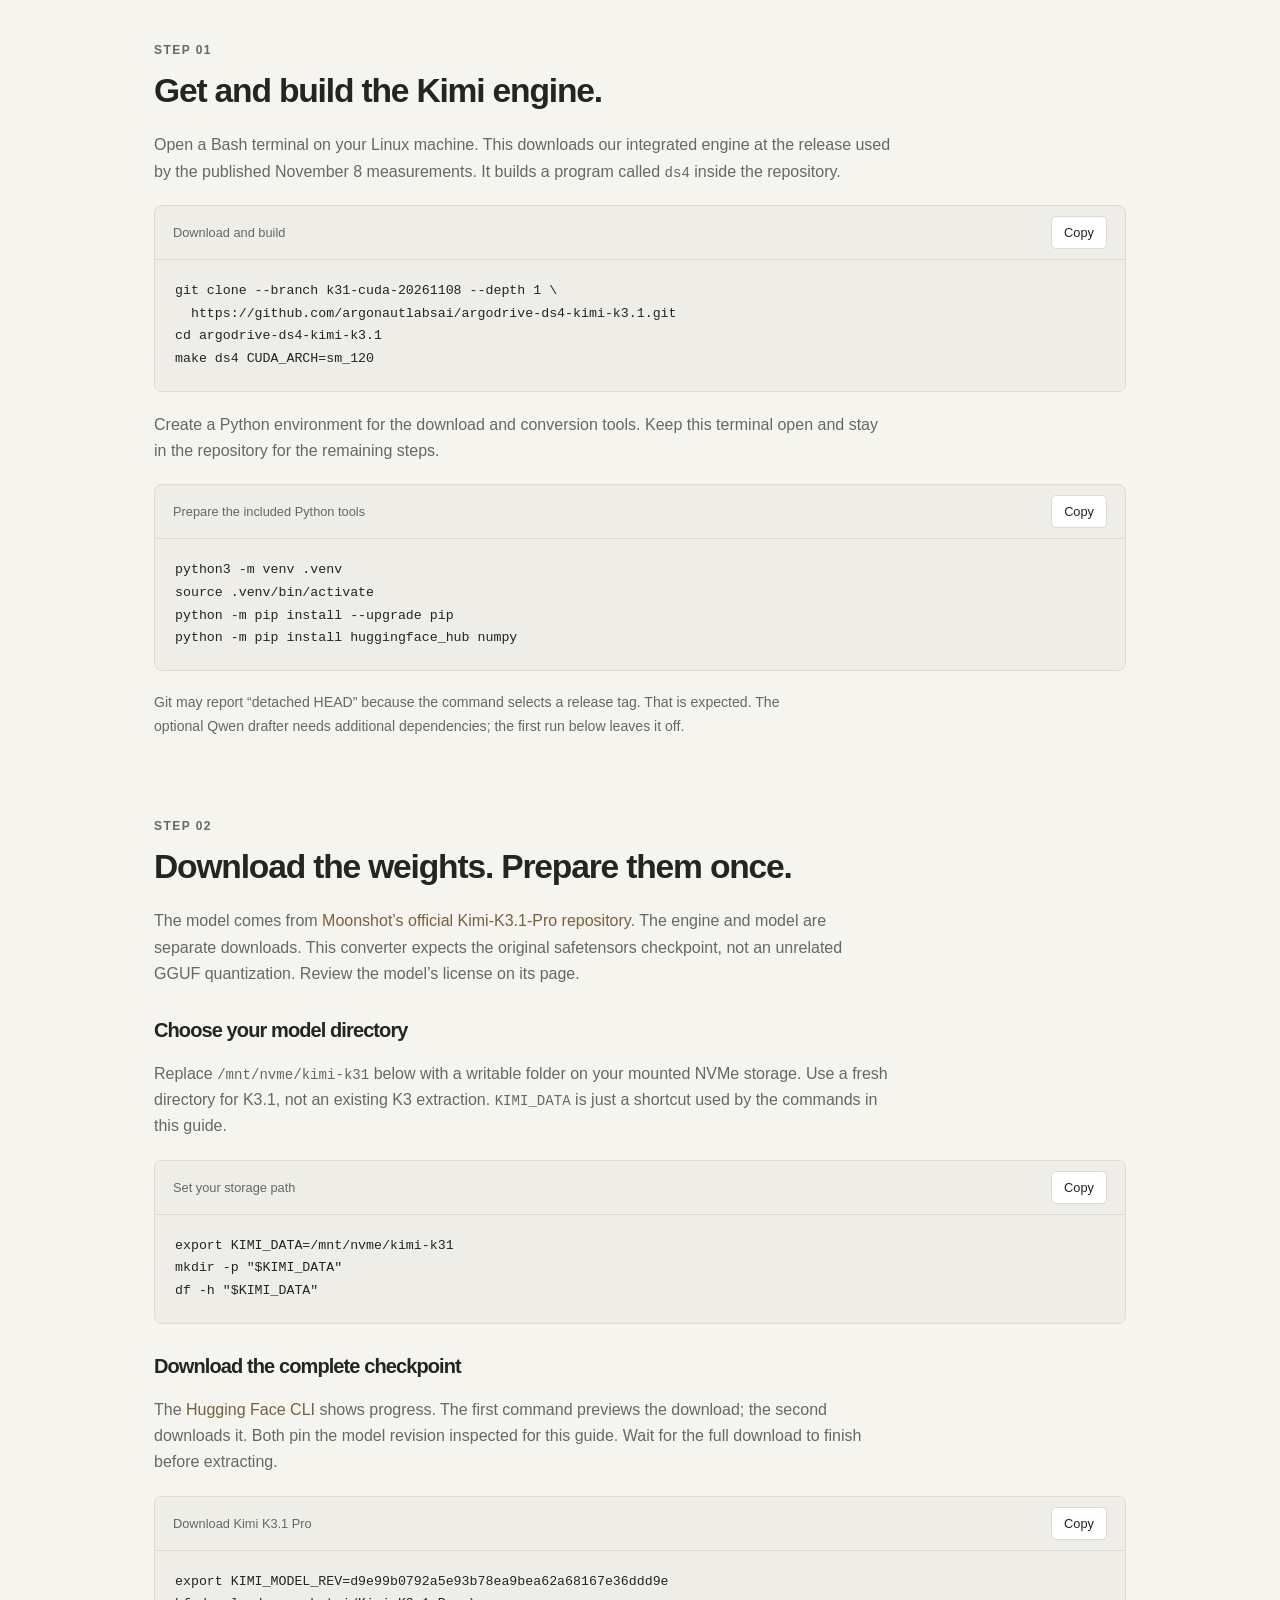
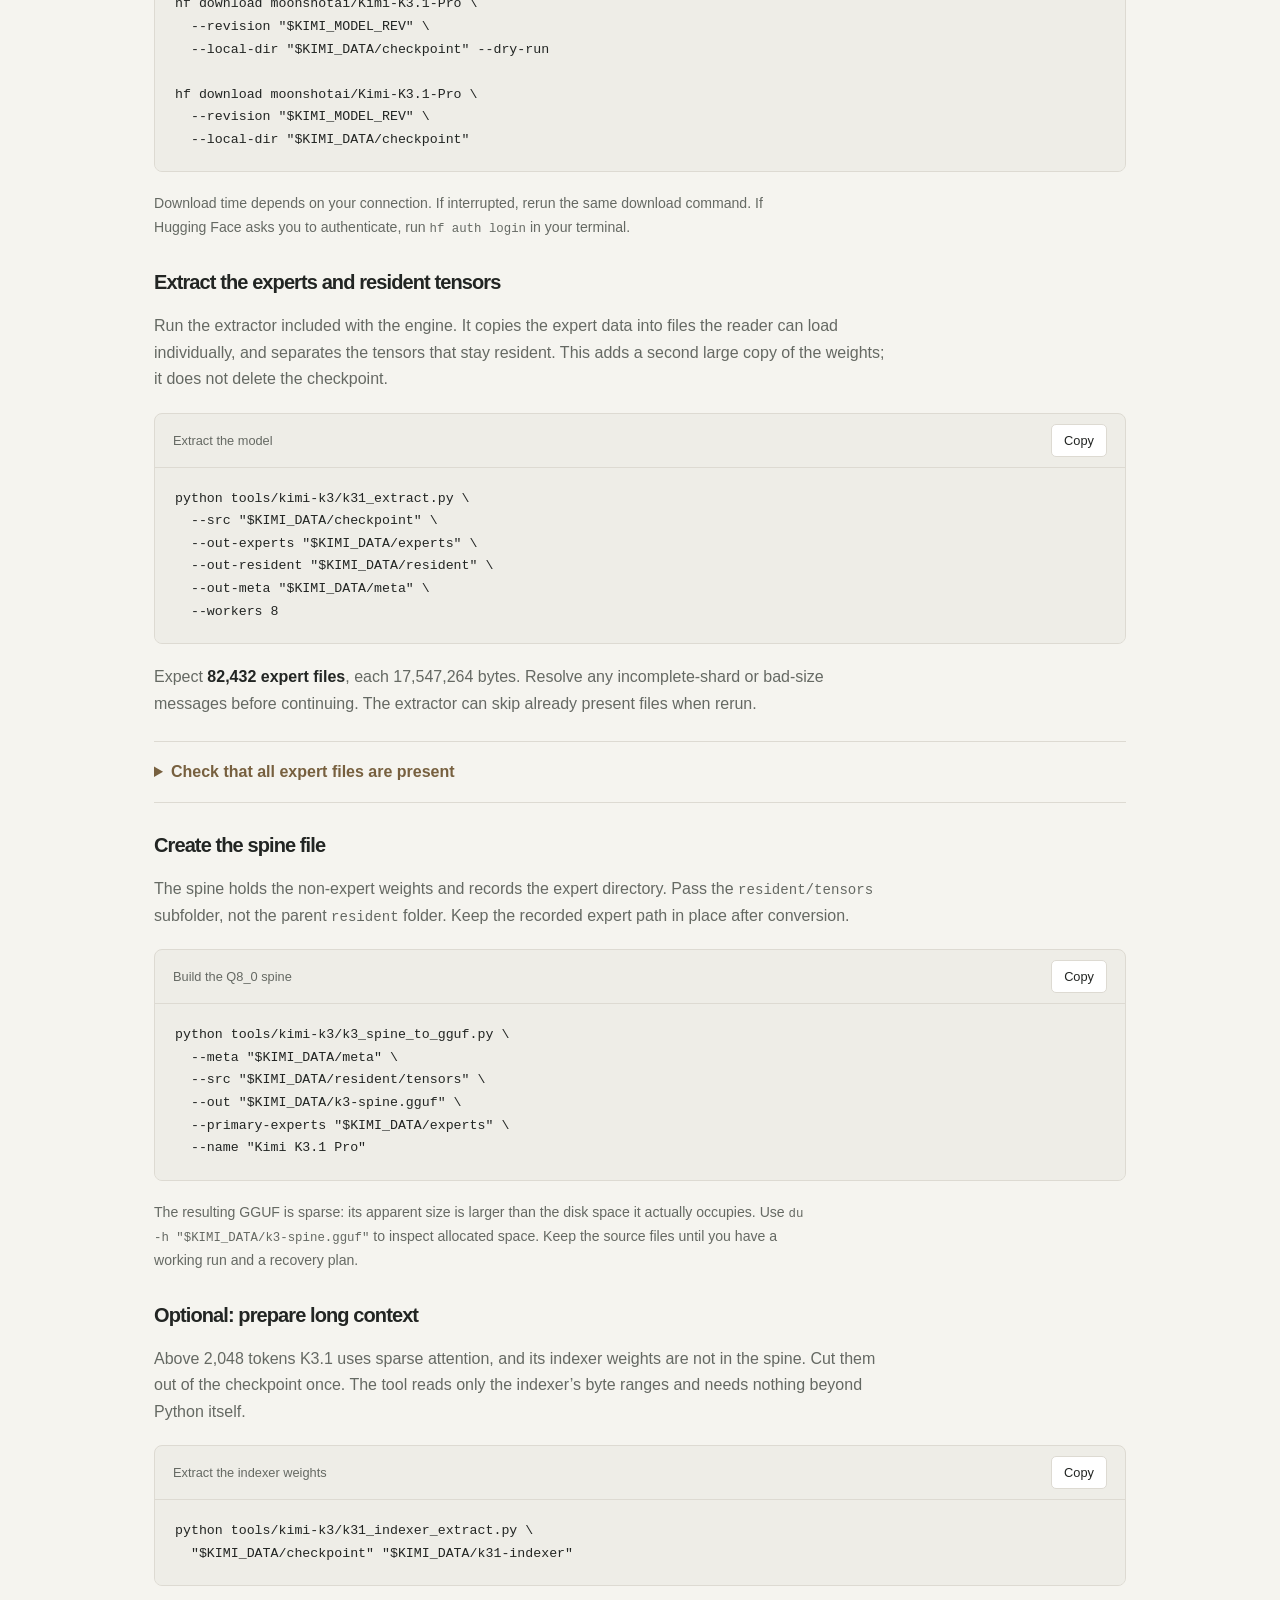
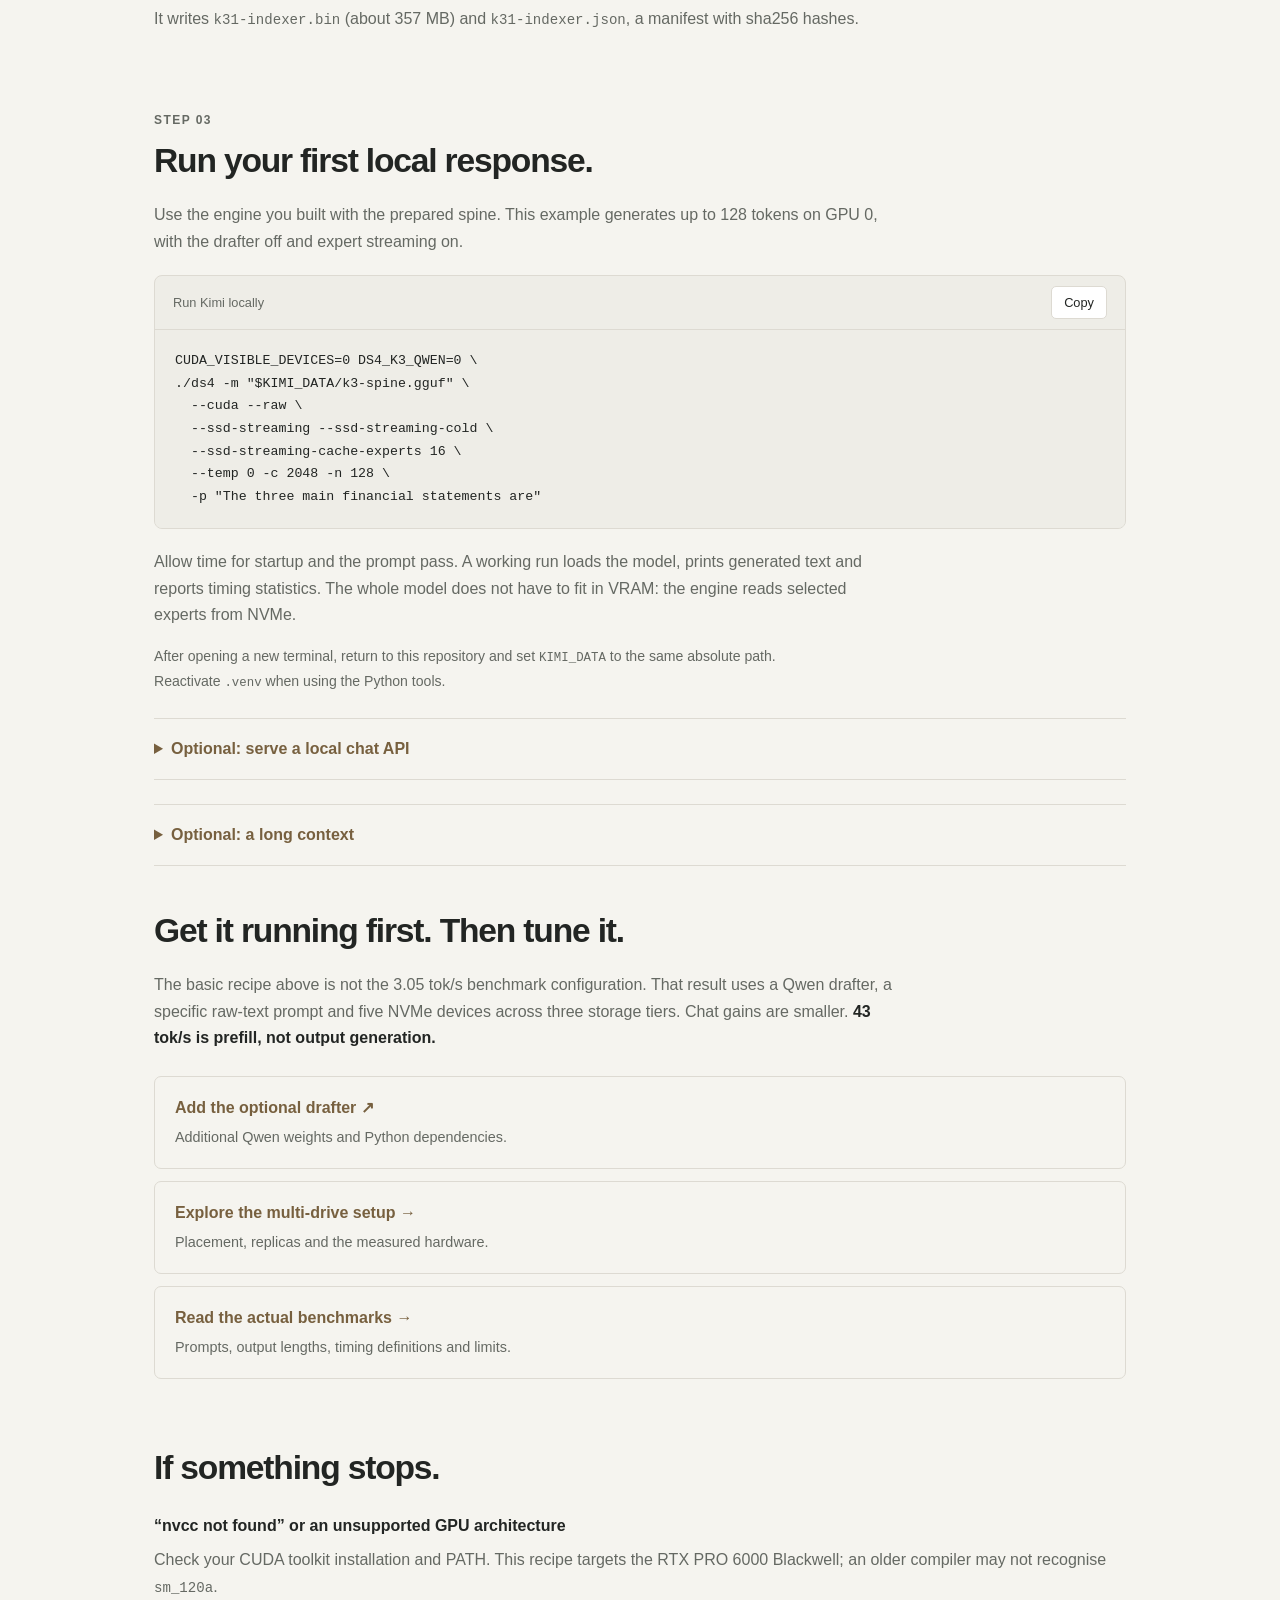
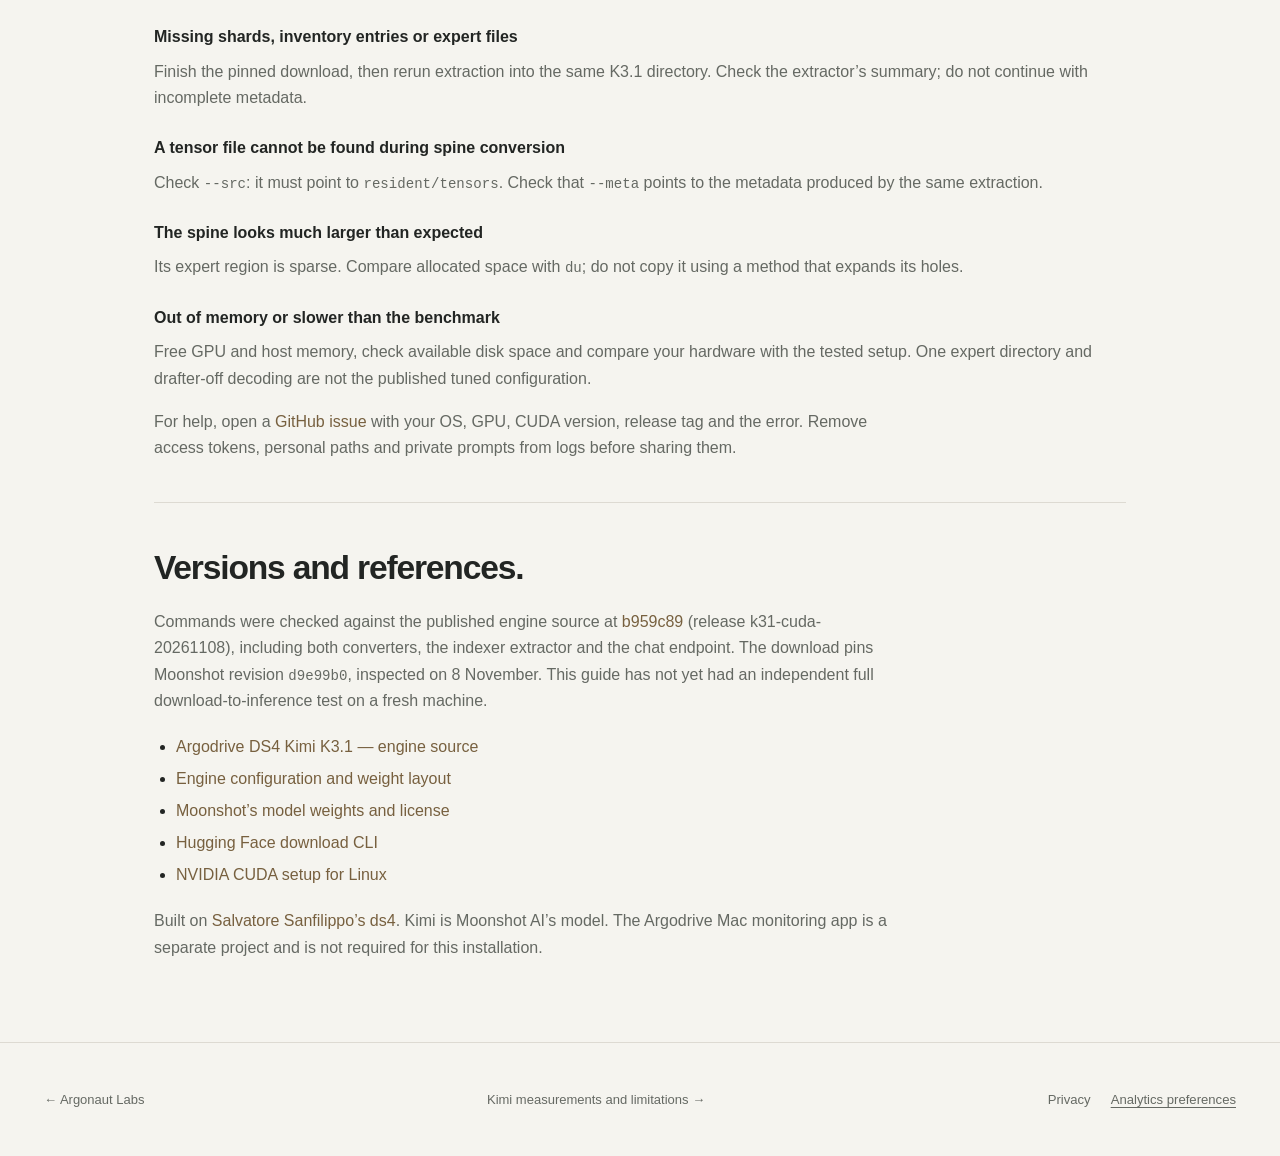
==== commit c1809984: "Add opt-in private analytics for website visits and GitHub clicks" ====
--- a/guides/install-kimi-k31.html
+++ b/guides/install-kimi-k31.html
@@ -39,6 +39,7 @@
     "citation": ["https://huggingface.co/moonshotai/Kimi-K3.1-Pro", "https://huggingface.co/docs/huggingface_hub/en/guides/cli", "https://docs.nvidia.com/cuda/cuda-installation-guide-linux/"]
   }
   </script>
+<link rel="stylesheet" href="/assets/analytics.css?v=20261109">
 </head>
 <body>
   <a class="skip" href="#main">Skip to content</a>
@@ -215,6 +216,7 @@
       </section>
     </article>
   </main>
-  <footer class="wrap"><a href="../">← Argonaut Labs</a><a href="../research/kimi-k31-single-gpu.html">Kimi measurements and limitations →</a></footer>
+  <footer class="wrap"><a href="../">← Argonaut Labs</a><a href="../research/kimi-k31-single-gpu.html">Kimi measurements and limitations →</a><div class="al-privacy-links"><a href="/privacy.html">Privacy</a><button type="button" class="al-analytics-settings" data-analytics-settings>Analytics preferences</button></div></footer>
+<script defer src="/assets/analytics.js?v=20261109"></script>
 </body>
 </html>
--- a/assets/analytics.css
+++ b/assets/analytics.css
@@ -0,0 +1,17 @@
+.al-analytics-choice[hidden]{display:none}
+.al-analytics-choice{position:fixed;z-index:200;bottom:20px;left:20px;right:20px;max-width:760px;margin:auto;display:flex;align-items:center;gap:24px;padding:22px 24px;border:1px solid #486879;border-radius:16px;background:#071b2af5;color:#f5faff;box-shadow:0 8px 40px #0006;font-family:Manrope,-apple-system,BlinkMacSystemFont,"Segoe UI",sans-serif;font-size:14px;line-height:1.55;backdrop-filter:blur(12px);max-height:65vh;overflow:auto}
+.al-analytics-choice strong{display:block;font-size:16px;color:#fff}
+.al-analytics-choice p{margin:7px 0;color:#d2e1eb;font-size:14px;line-height:1.55}
+.al-analytics-choice a{color:#a8edff;text-decoration:underline;text-underline-offset:3px}
+.al-analytics-actions{display:flex;flex-direction:column;gap:10px;flex:0 0 160px}
+.al-analytics-choice button{font:inherit;font-weight:600;padding:10px 12px;min-height:44px;border:1px solid #a0bdcd;border-radius:8px;background:#102e40;color:#fff;cursor:pointer}
+.al-analytics-choice button:hover{background:#20475d}
+.al-analytics-choice button:disabled{opacity:.55;cursor:default}
+.al-analytics-choice :focus-visible,.al-analytics-settings:focus-visible{outline:3px solid #ffb366;outline-offset:3px}
+.al-analytics-settings{font:inherit;color:inherit;background:none;border:0;padding:0;text-decoration:underline;text-underline-offset:3px;cursor:pointer}
+.al-privacy-links{display:flex;flex-wrap:wrap;gap:12px 20px;align-items:center;font-size:.82rem}
+.al-privacy-copy{max-width:780px;padding-block:60px}
+.al-privacy-copy h1{font-size:clamp(2rem,5vw,3.5rem);line-height:1.1;margin:12px 0 28px}
+.al-privacy-copy h2{font-size:1.35rem;margin-top:32px}
+.al-privacy-copy p,.al-privacy-copy li{line-height:1.75}
+@media(max-width:580px){.al-analytics-choice{left:12px;right:12px;bottom:12px;padding:18px;gap:16px;flex-direction:column;align-items:stretch}.al-analytics-actions{flex:0 0 auto;flex-direction:row}.al-analytics-actions button{flex:1}.al-privacy-copy{padding-block:36px}}
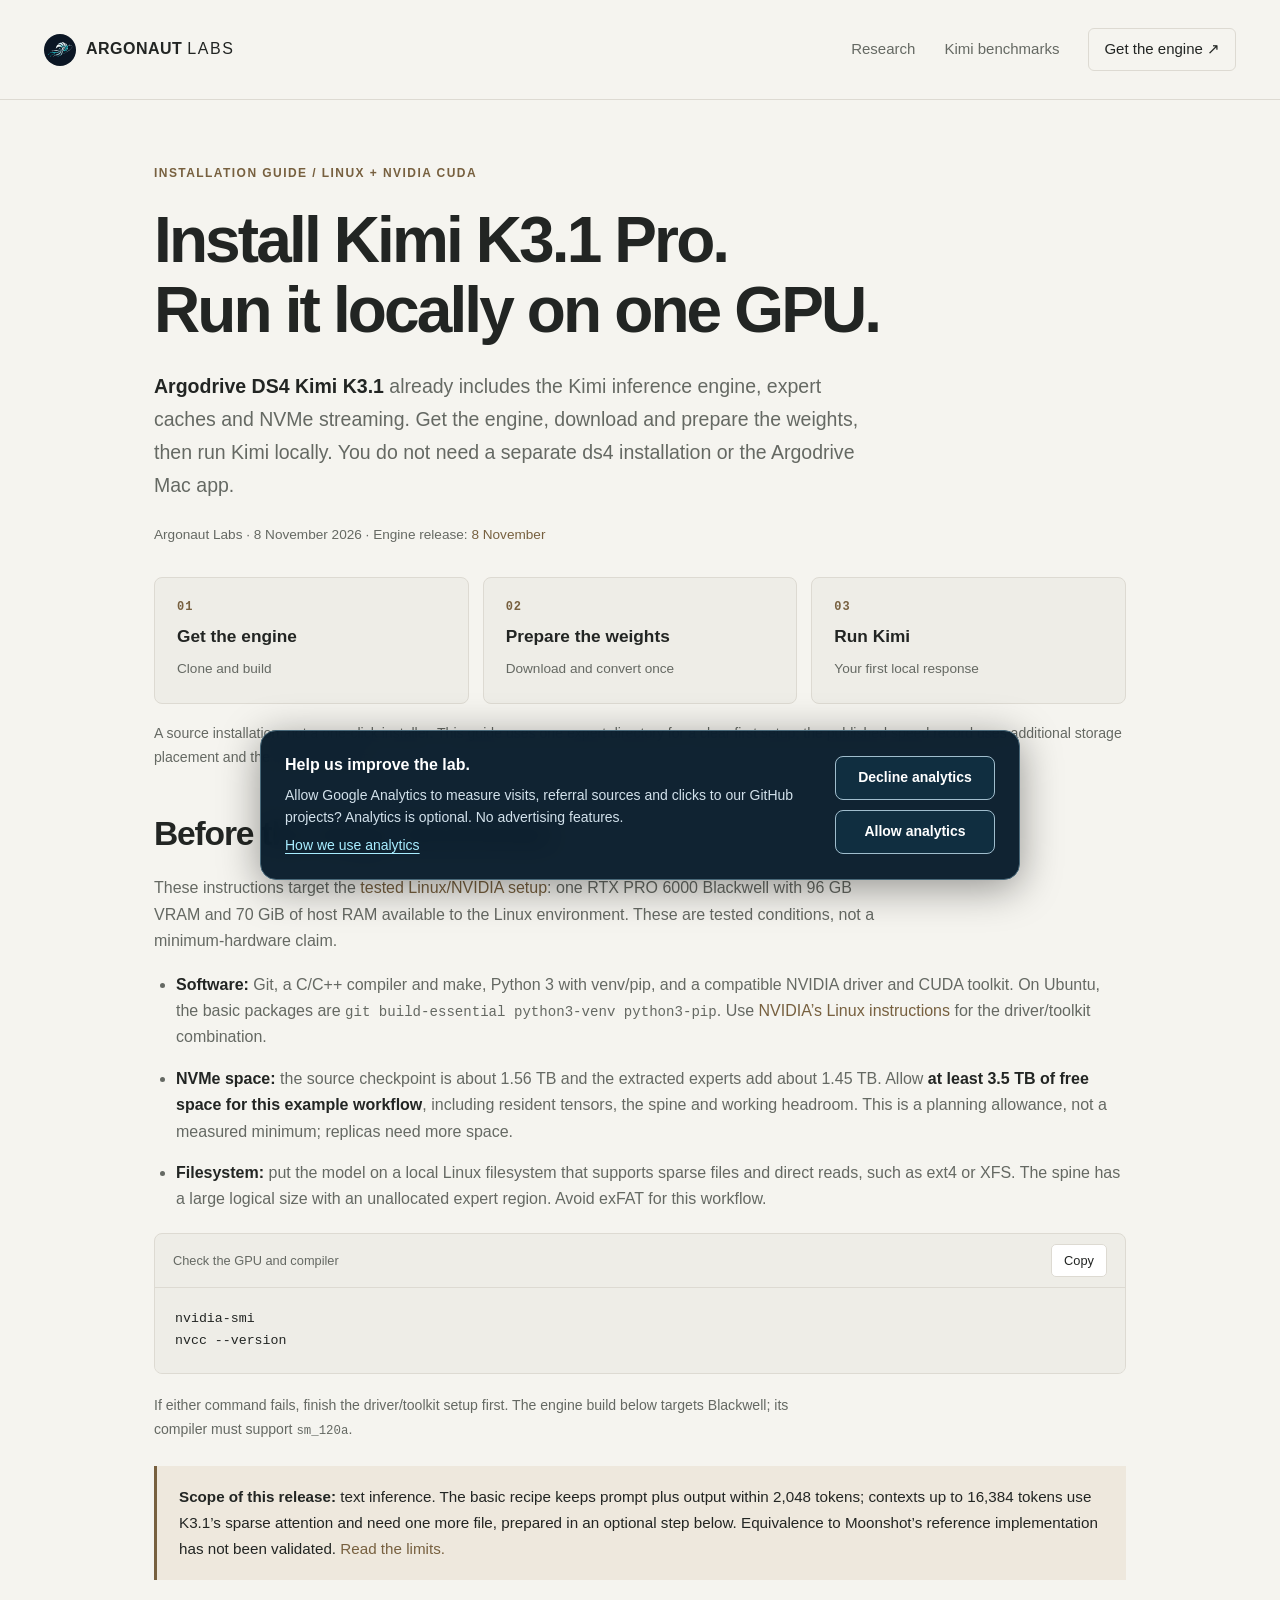
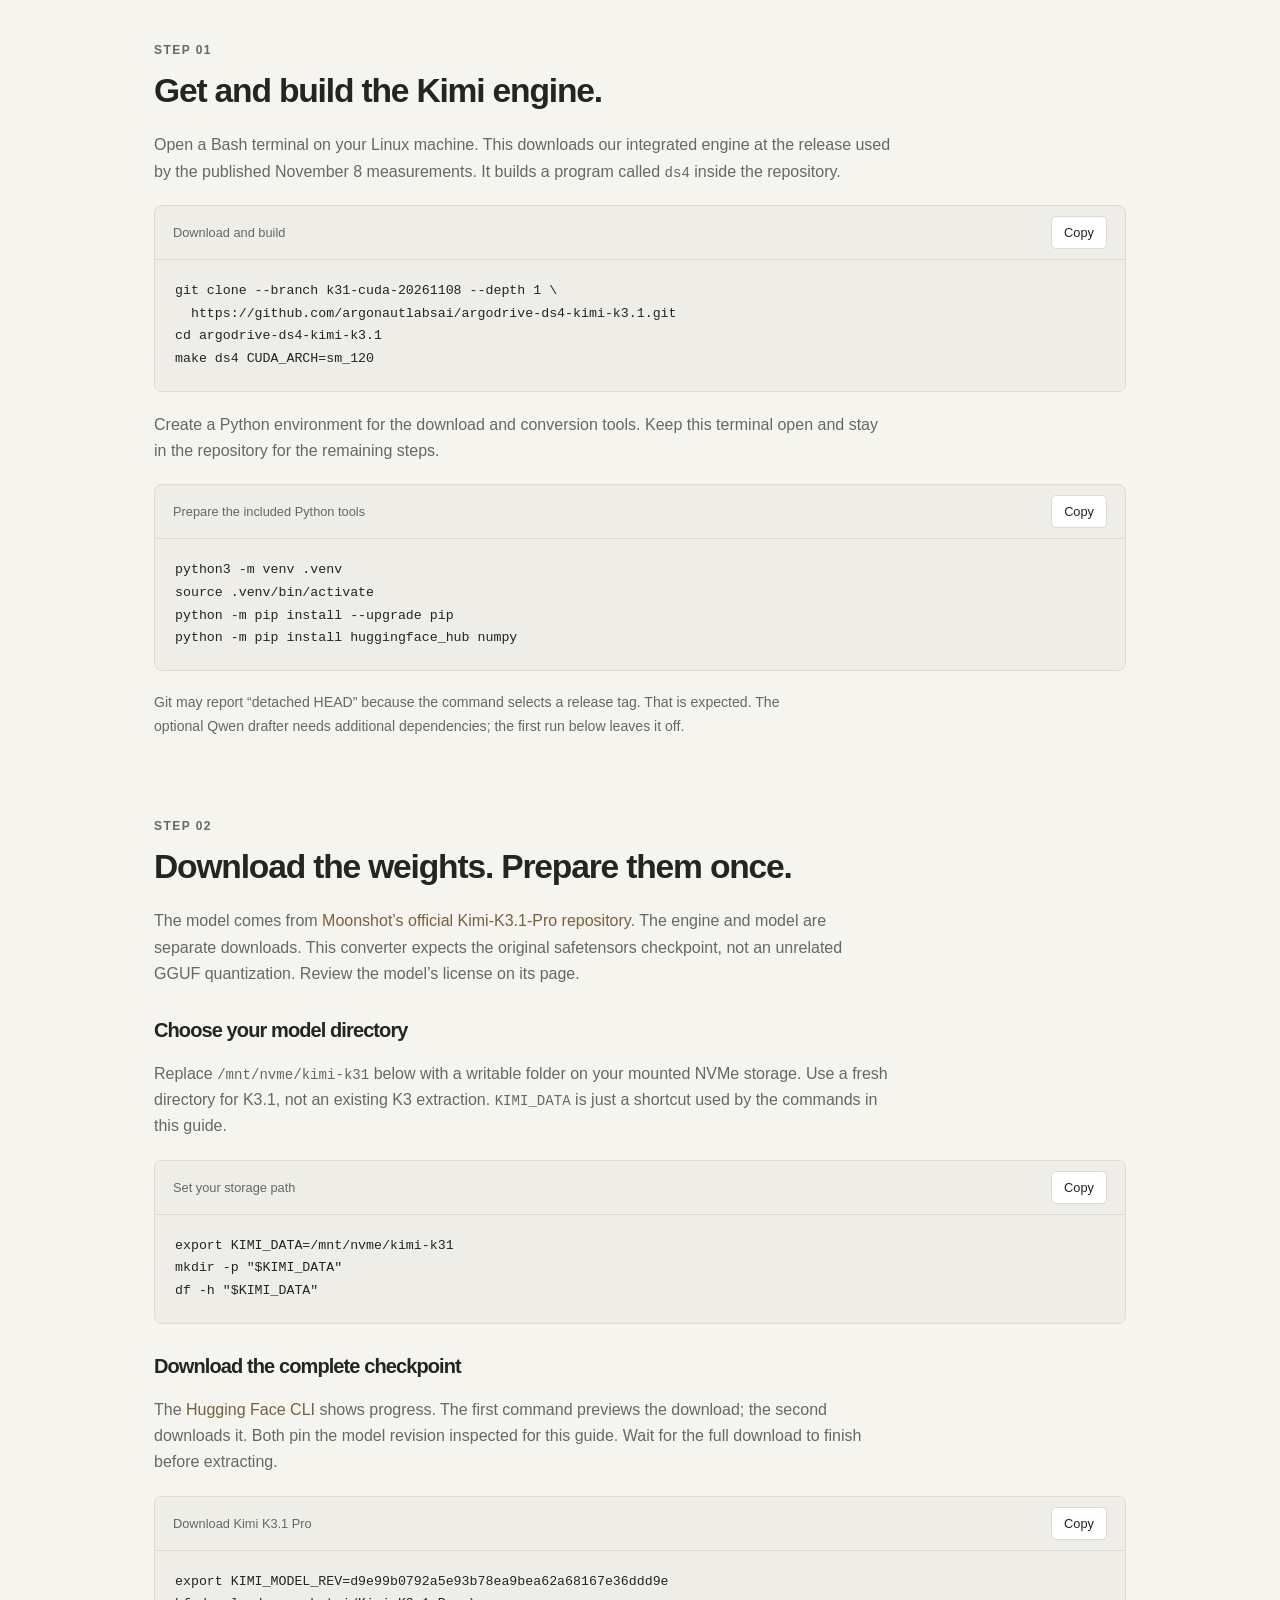
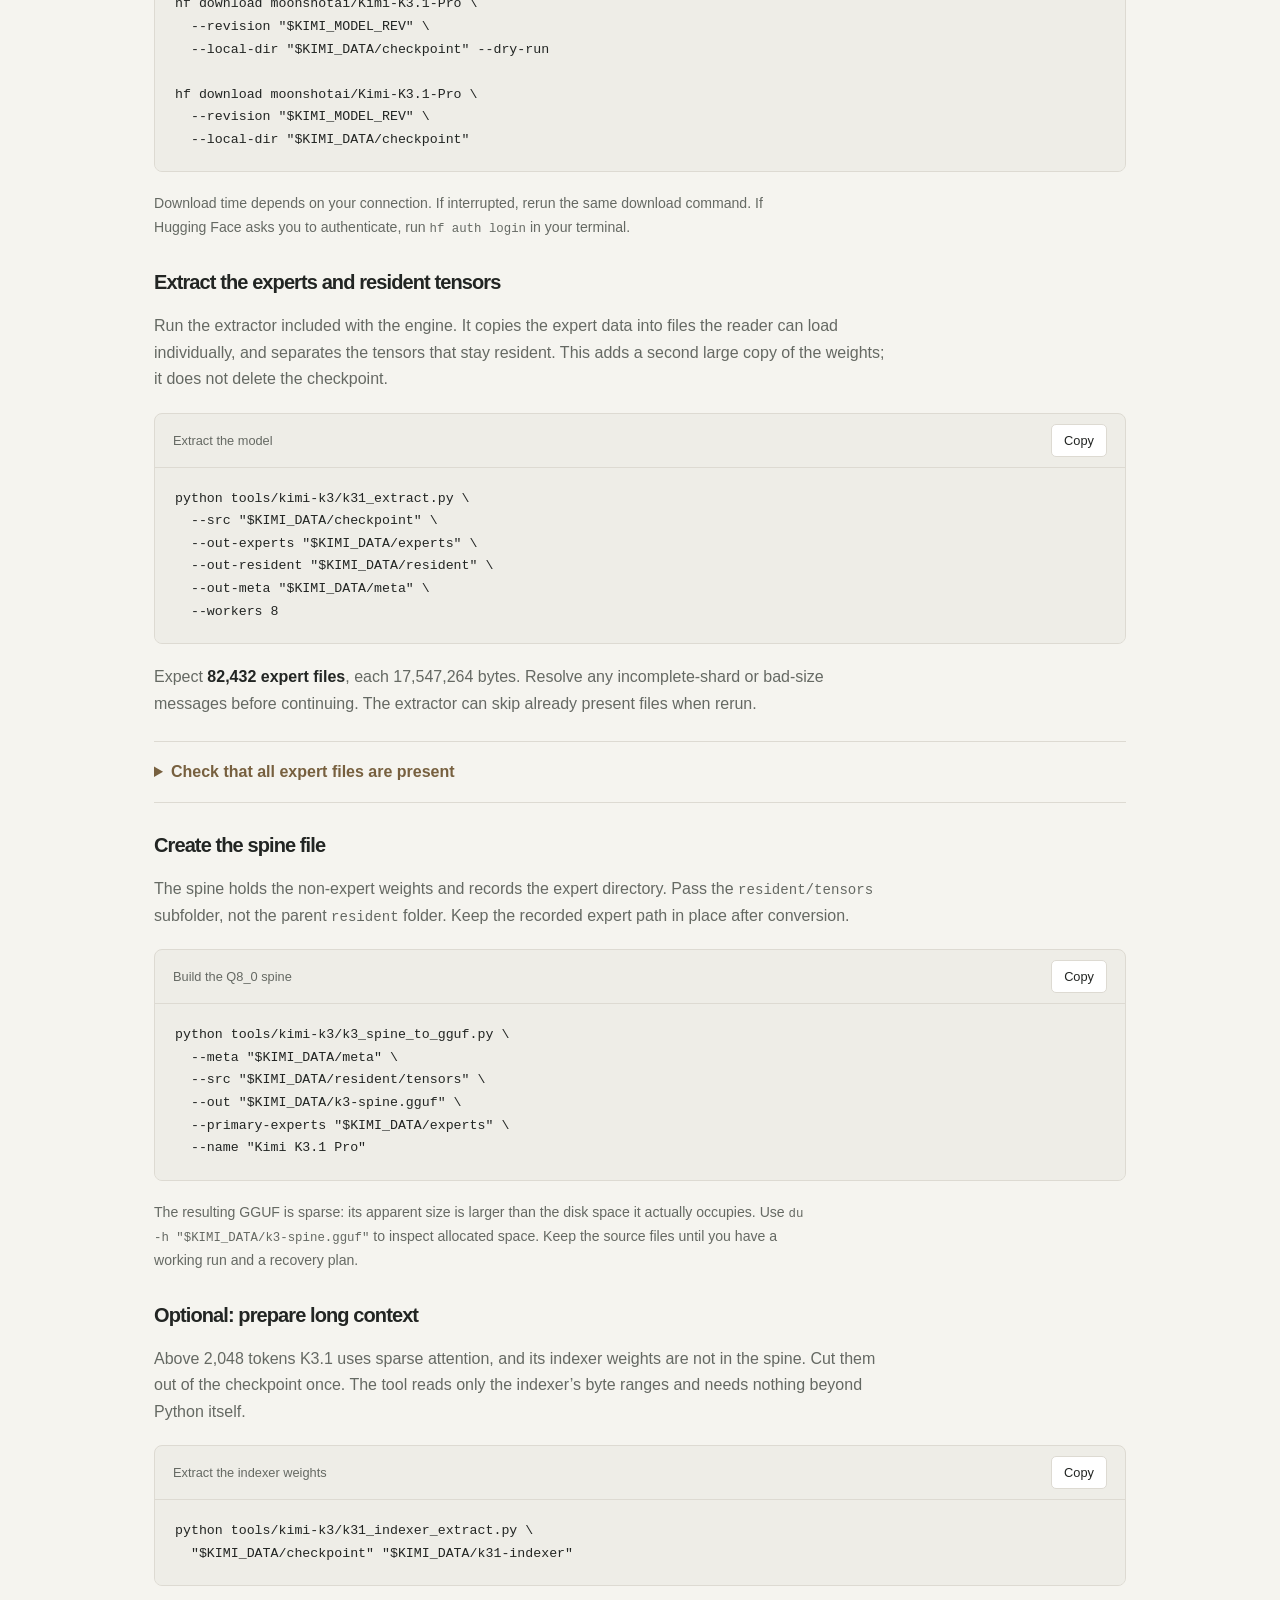
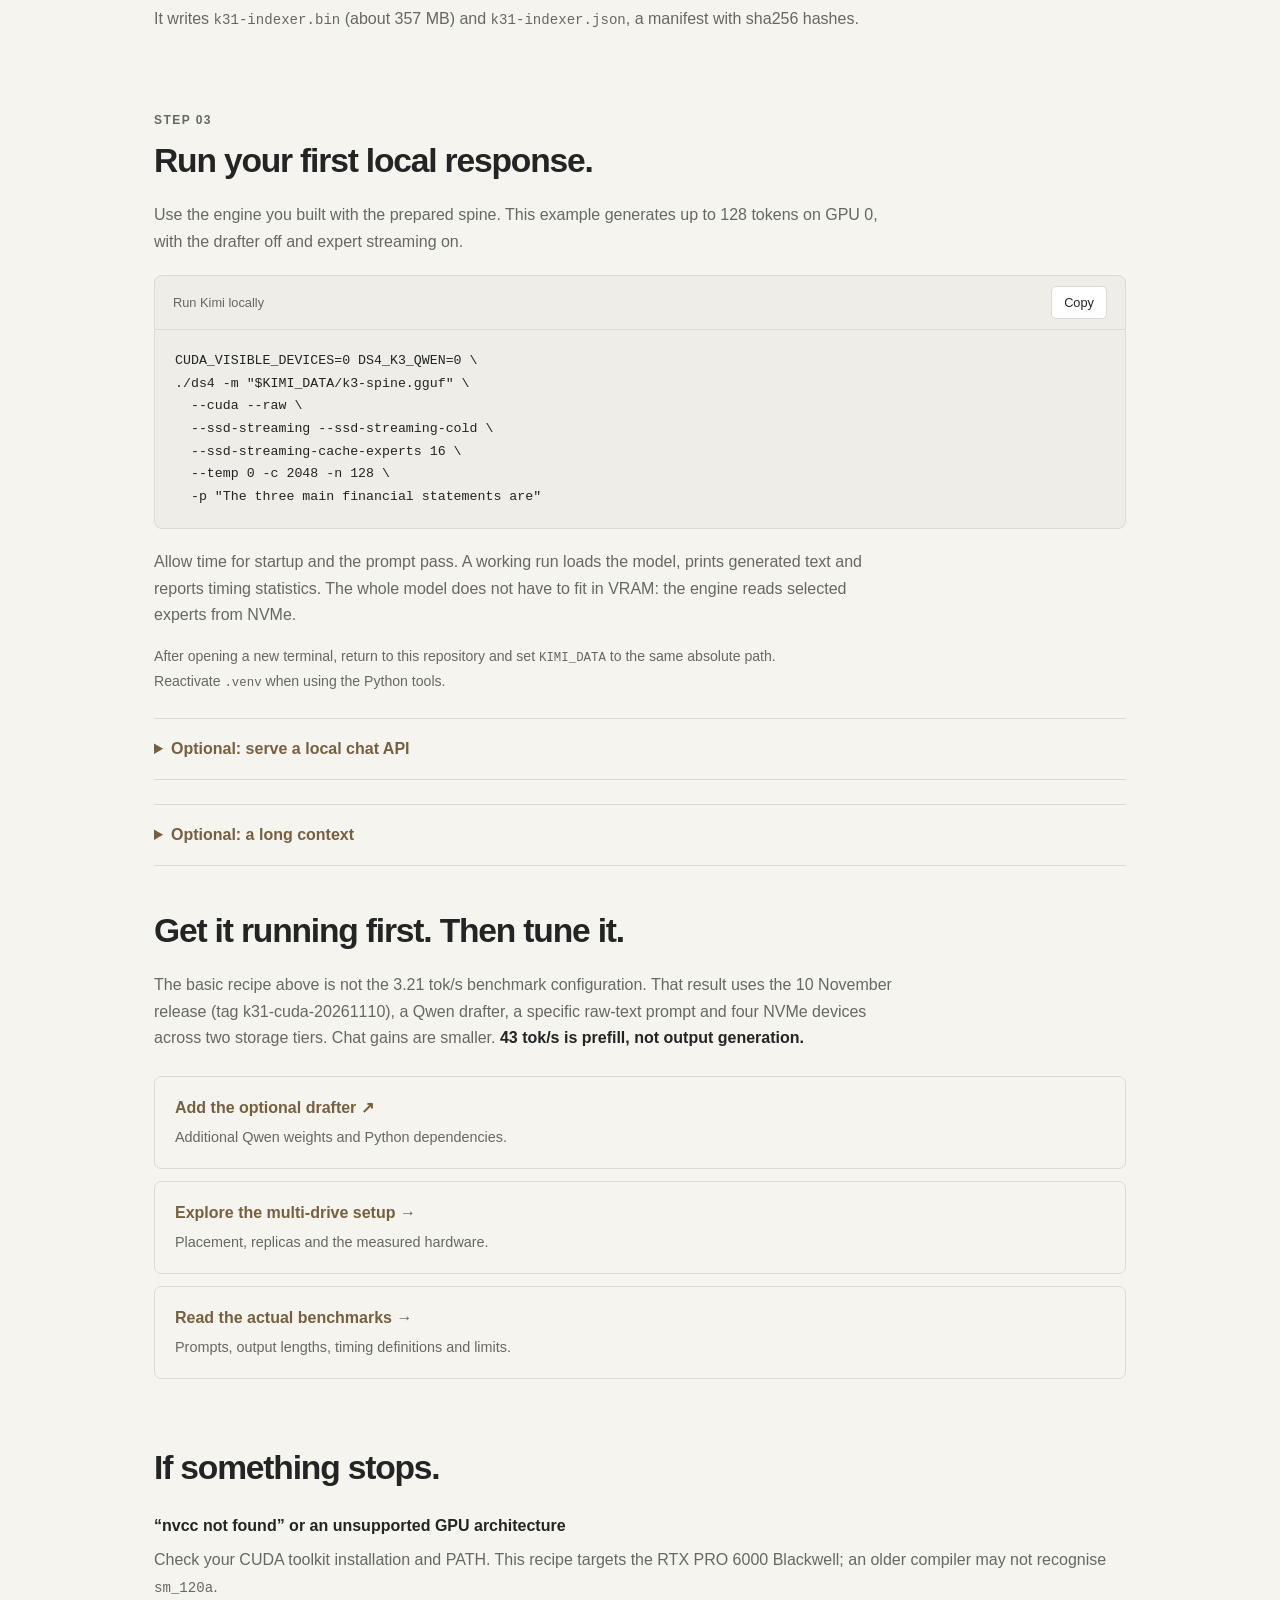
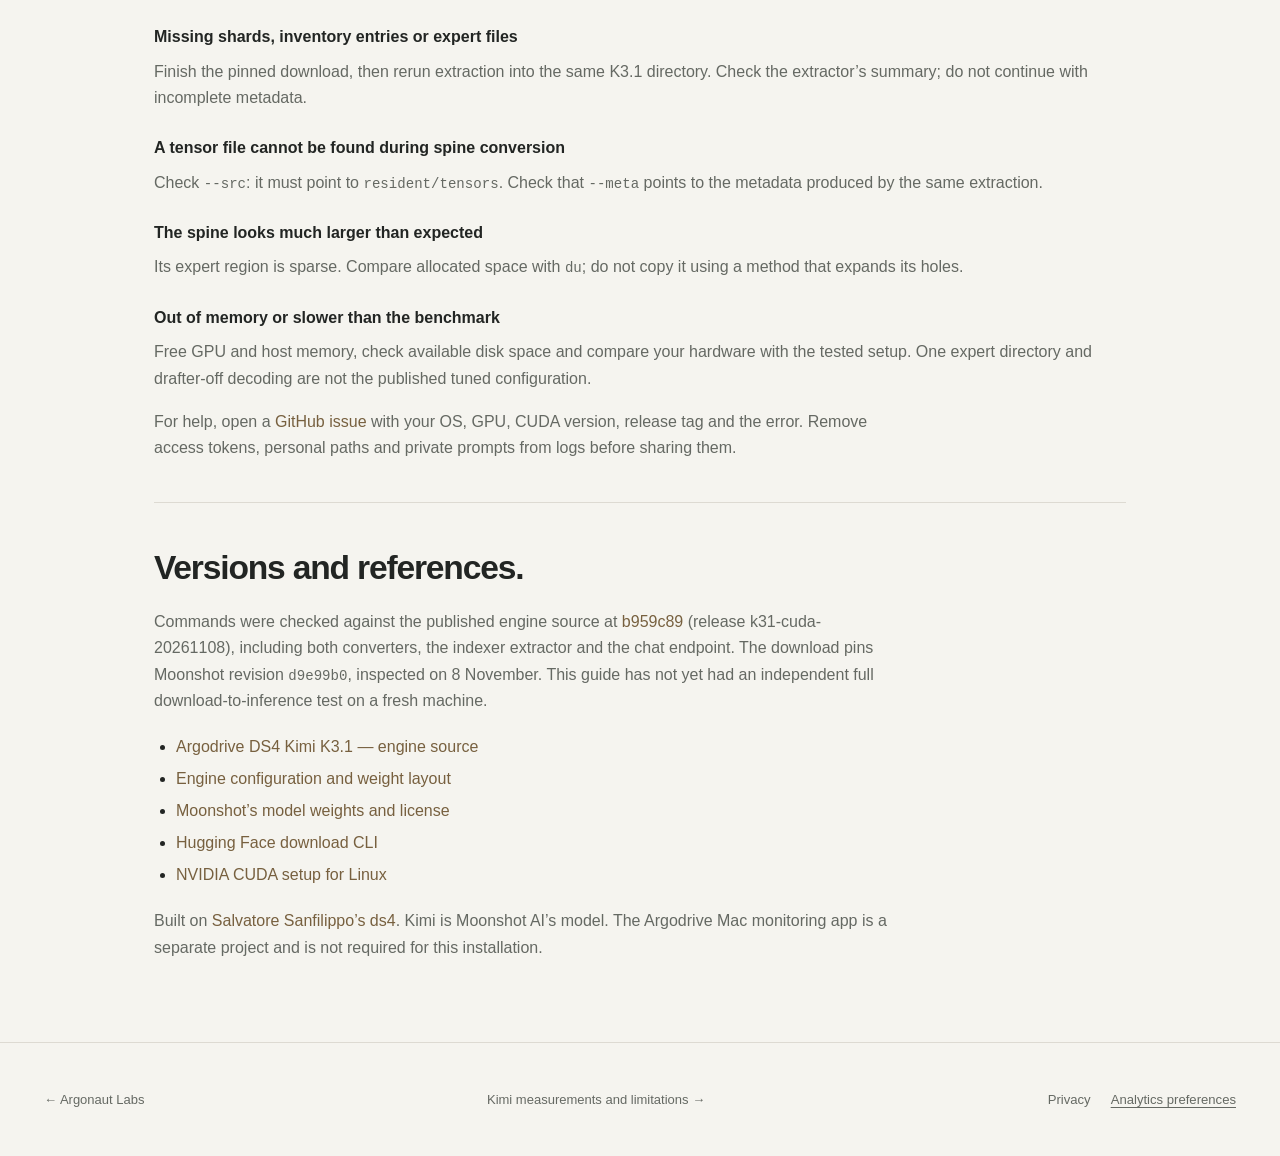
==== commit 6b62cbcb: "Kimi K3.1: decode about 9 % faster, 3.21 tok/s with the drafter, results of 10 November The release " ====
--- a/guides/install-kimi-k31.html
+++ b/guides/install-kimi-k31.html
@@ -31,7 +31,7 @@
     "url": "https://argonautlabs.ai/guides/install-kimi-k31.html",
     "mainEntityOfPage": "https://argonautlabs.ai/guides/install-kimi-k31.html",
     "datePublished": "2026-11-08",
-    "dateModified": "2026-11-08",
+    "dateModified": "2026-11-10",
     "author": {"@type": "Organization", "name": "Argonaut Labs", "url": "https://argonautlabs.ai/"},
     "publisher": {"@type": "Organization", "name": "Argonaut Labs", "url": "https://argonautlabs.ai/"},
     "about": {"@type": "SoftwareSourceCode", "@id": "https://argonautlabs.ai/#kimi-engine", "name": "Argodrive DS4 Kimi K3.1", "codeRepository": "https://github.com/argonautlabsai/argodrive-ds4-kimi-k3.1"},
@@ -182,7 +182,7 @@
 
       <section id="next">
         <h2>Get it running first. Then tune it.</h2>
-        <p>The basic recipe above is not the 3.05 tok/s benchmark configuration. That result uses a Qwen drafter, a specific raw-text prompt and five NVMe devices across three storage tiers. Chat gains are smaller. <strong>43 tok/s is prefill, not output generation.</strong></p>
+        <p>The basic recipe above is not the 3.21 tok/s benchmark configuration. That result uses the 10 November release (tag k31-cuda-20261110), a Qwen drafter, a specific raw-text prompt and four NVMe devices across two storage tiers. Chat gains are smaller. <strong>43 tok/s is prefill, not output generation.</strong></p>
         <div class="install-next">
           <a href="https://github.com/argonautlabsai/argodrive-ds4-kimi-k3.1/blob/kimi-k3/tools/kimi-k3/README.md#the-optional-qwen-drafter"><strong>Add the optional drafter ↗</strong><span>Additional Qwen weights and Python dependencies.</span></a>
           <a href="../research/kimi-k31-single-gpu.html#hardware"><strong>Explore the multi-drive setup →</strong><span>Placement, replicas and the measured hardware.</span></a>
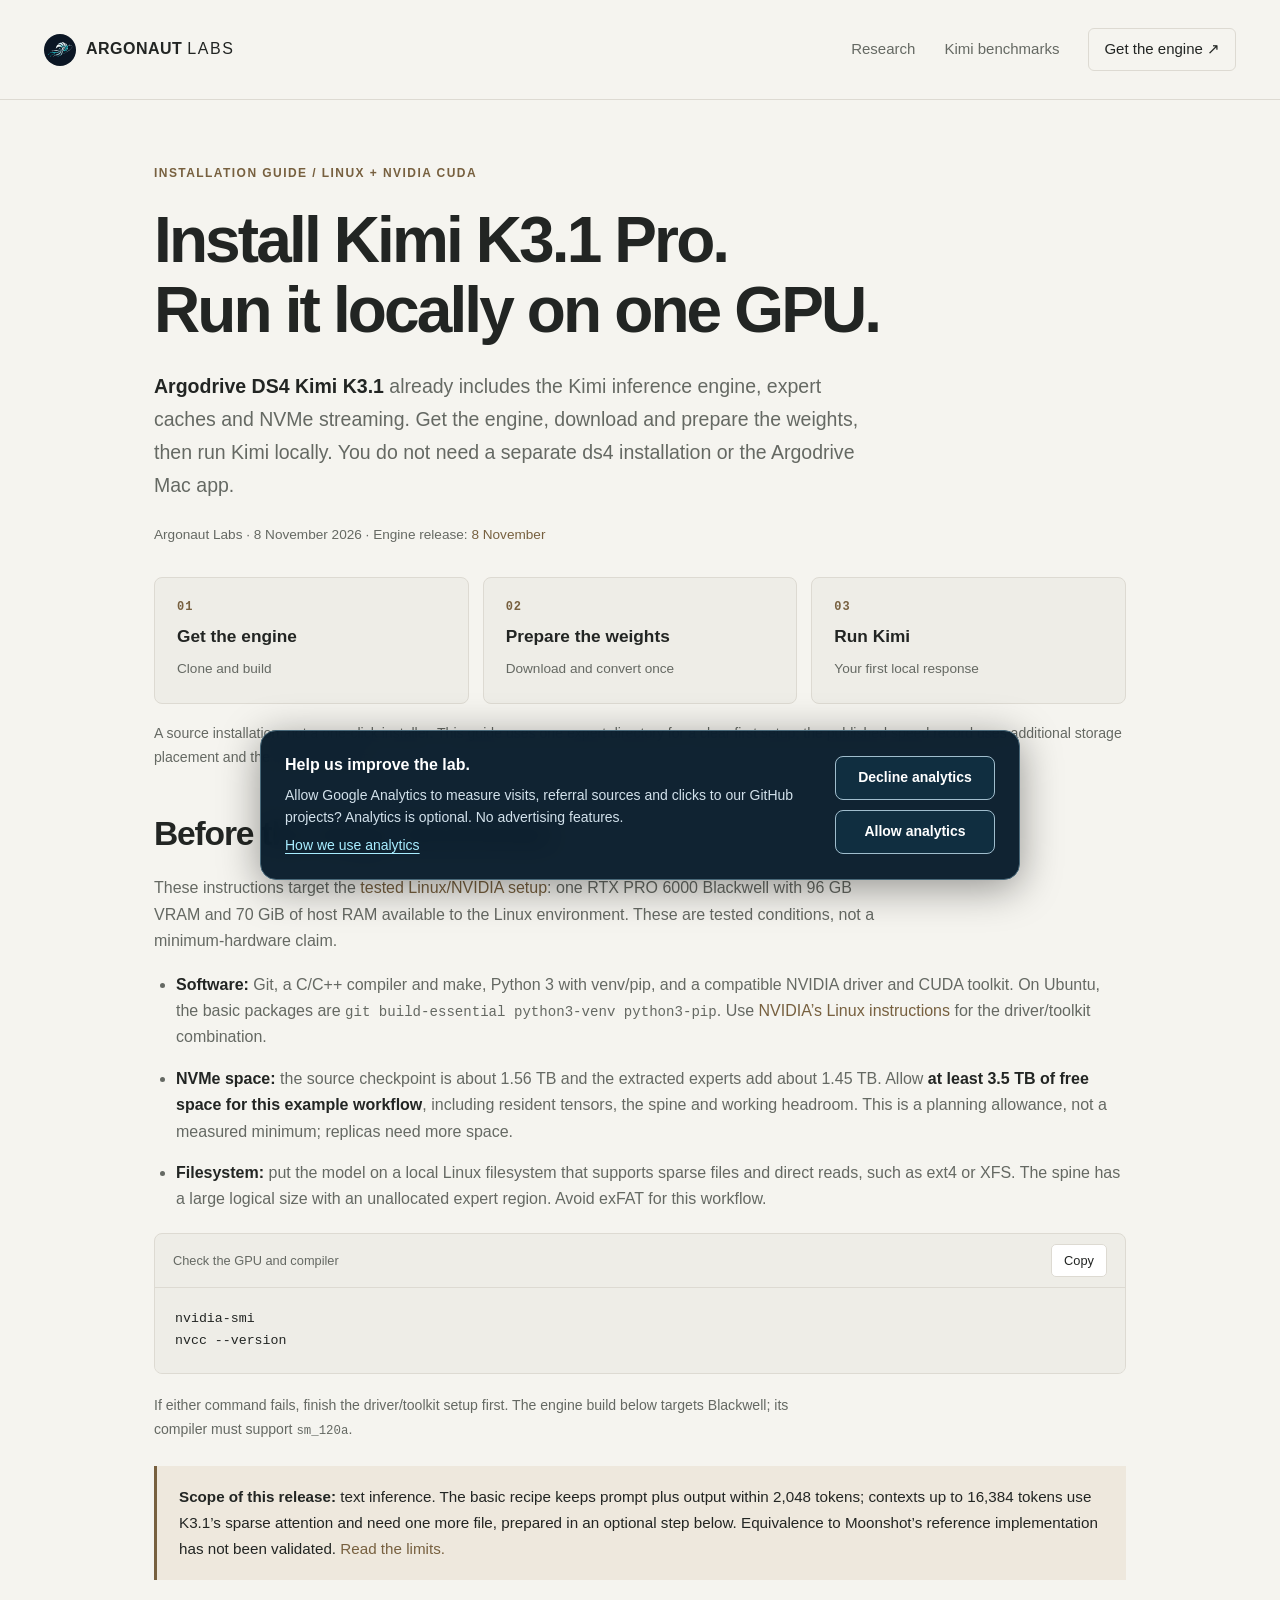
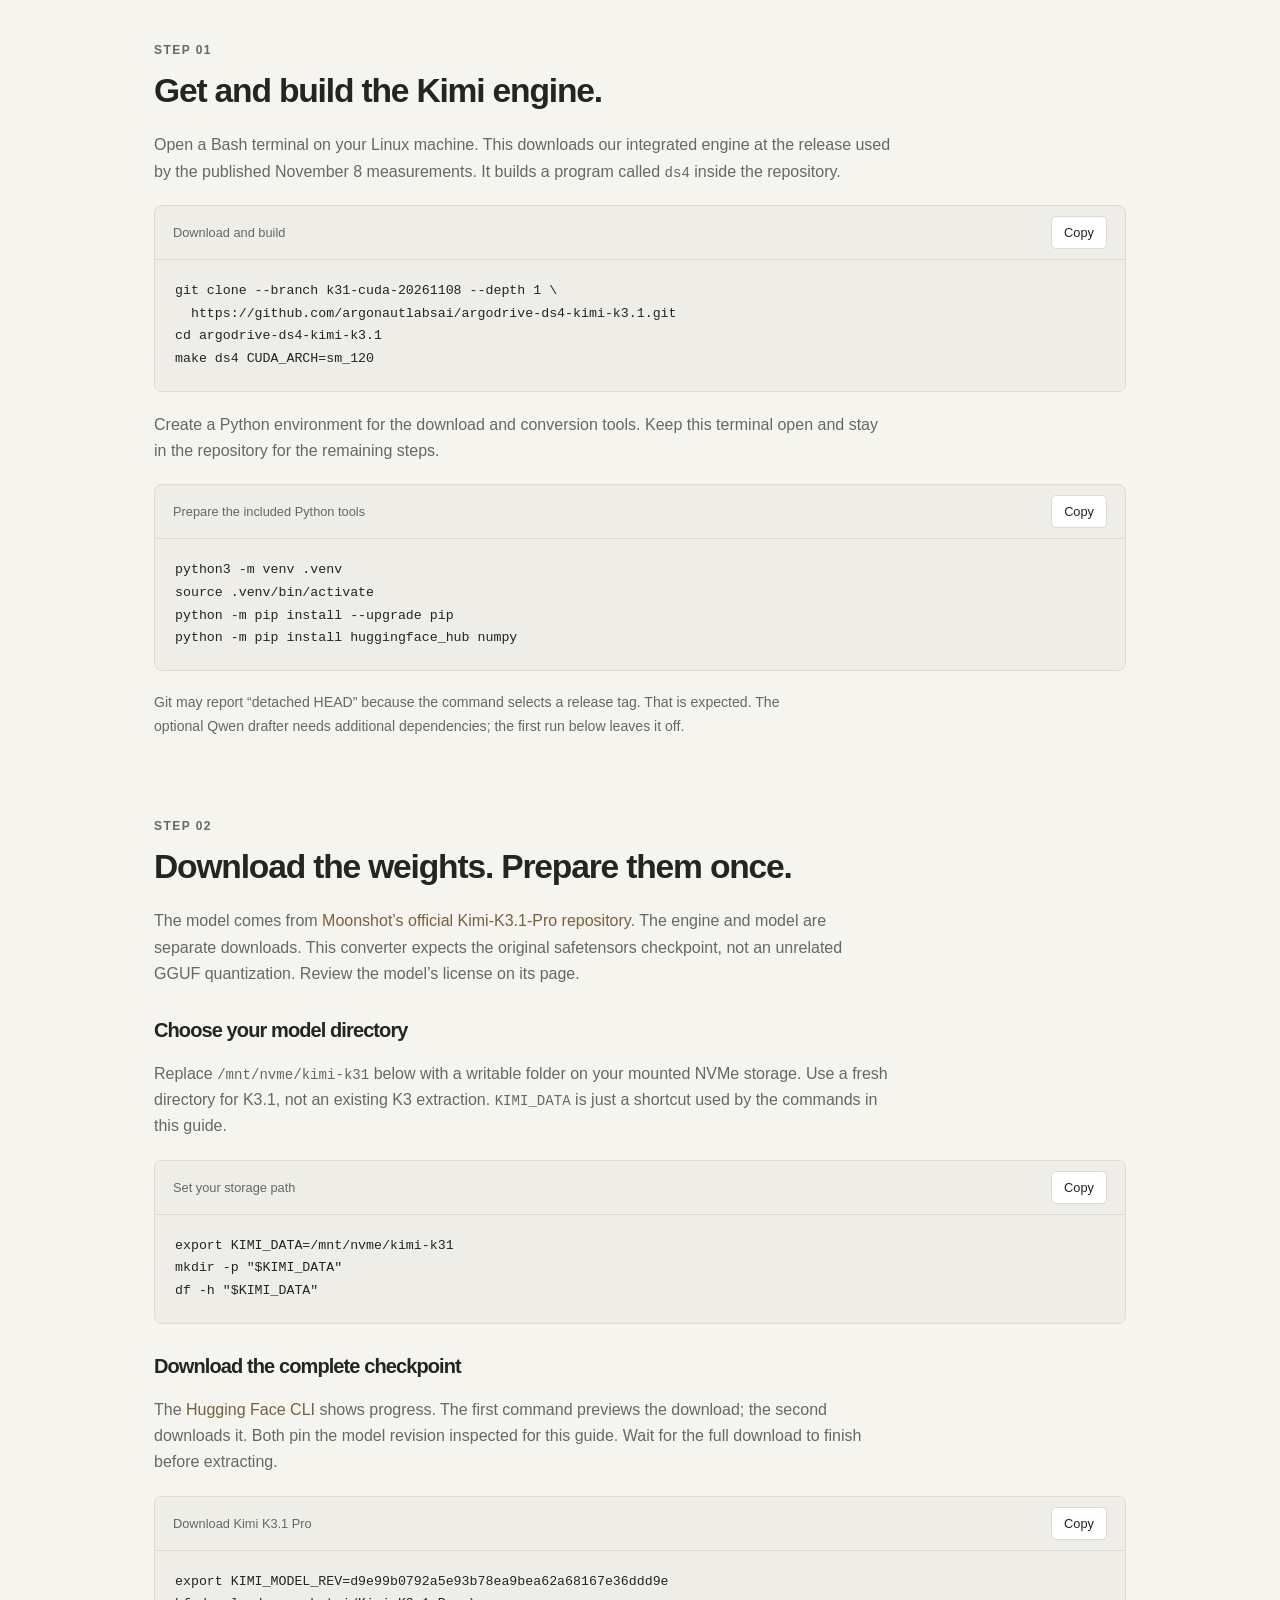
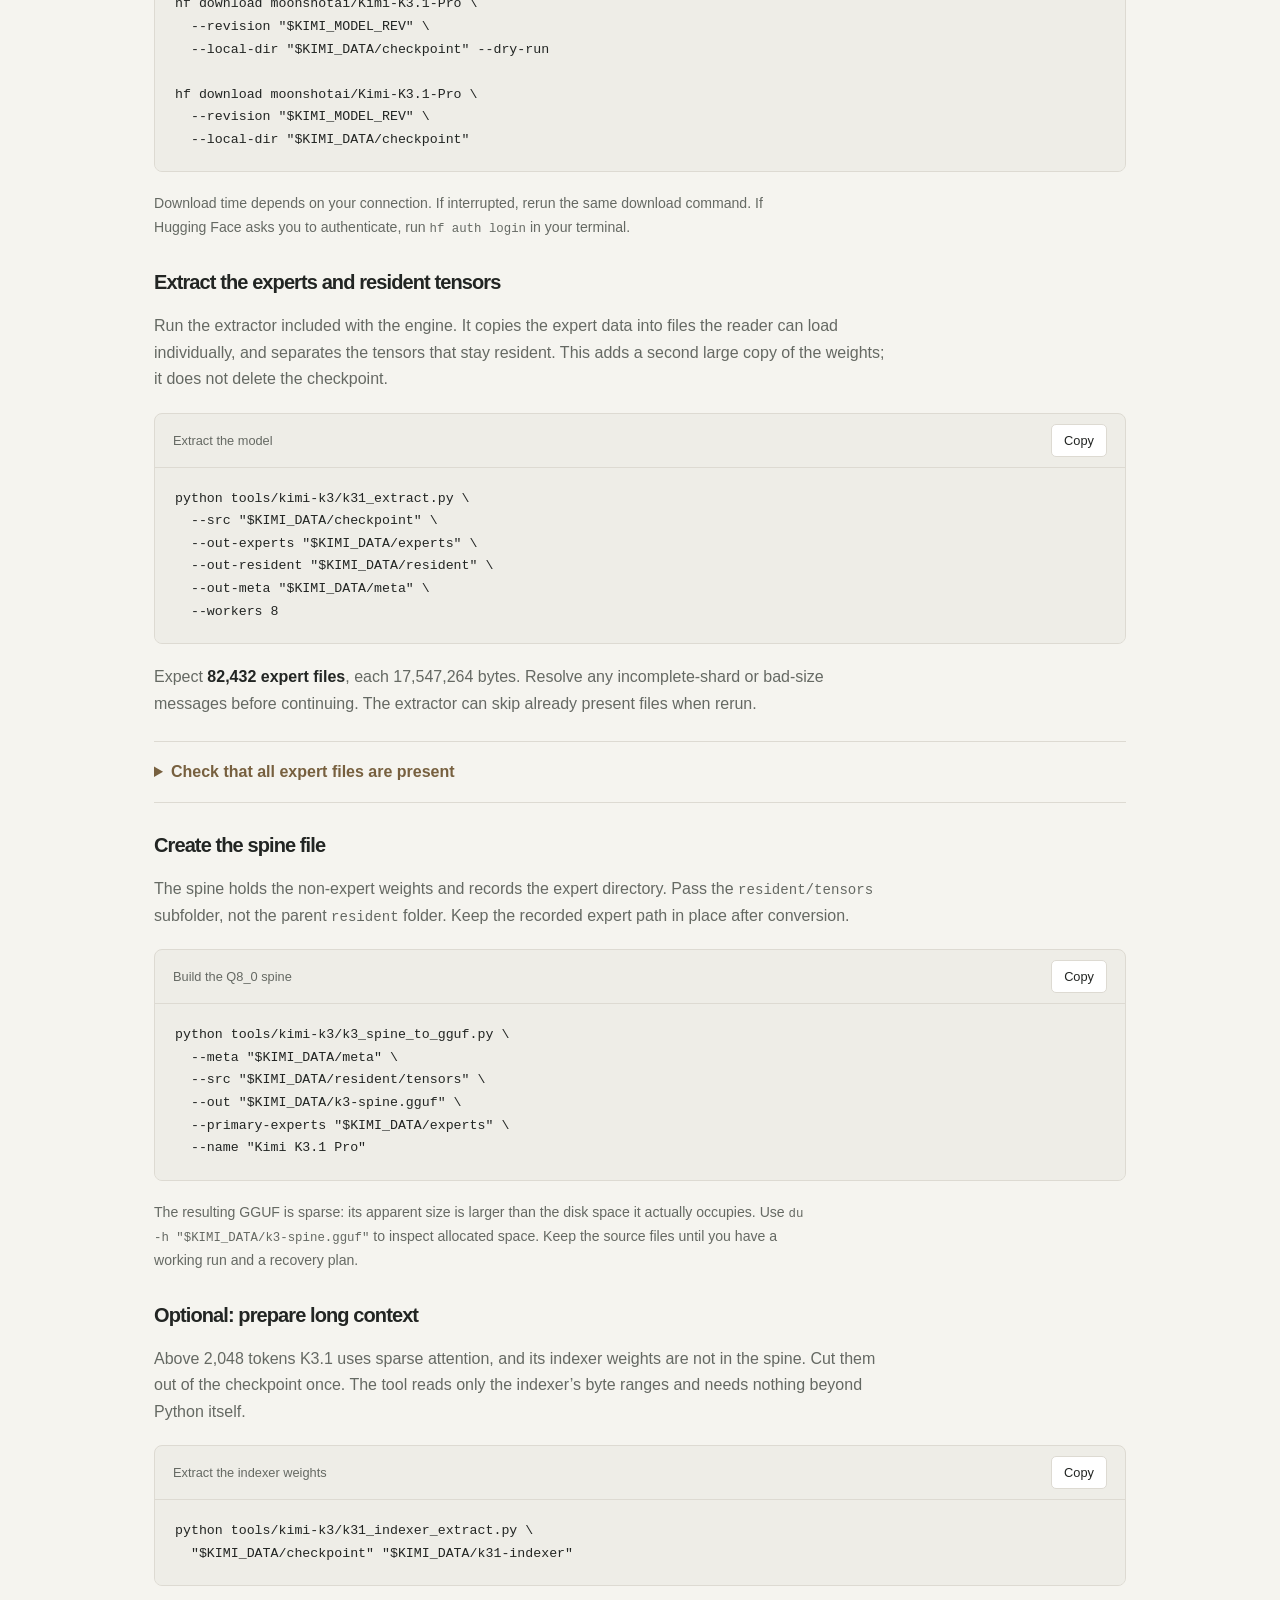
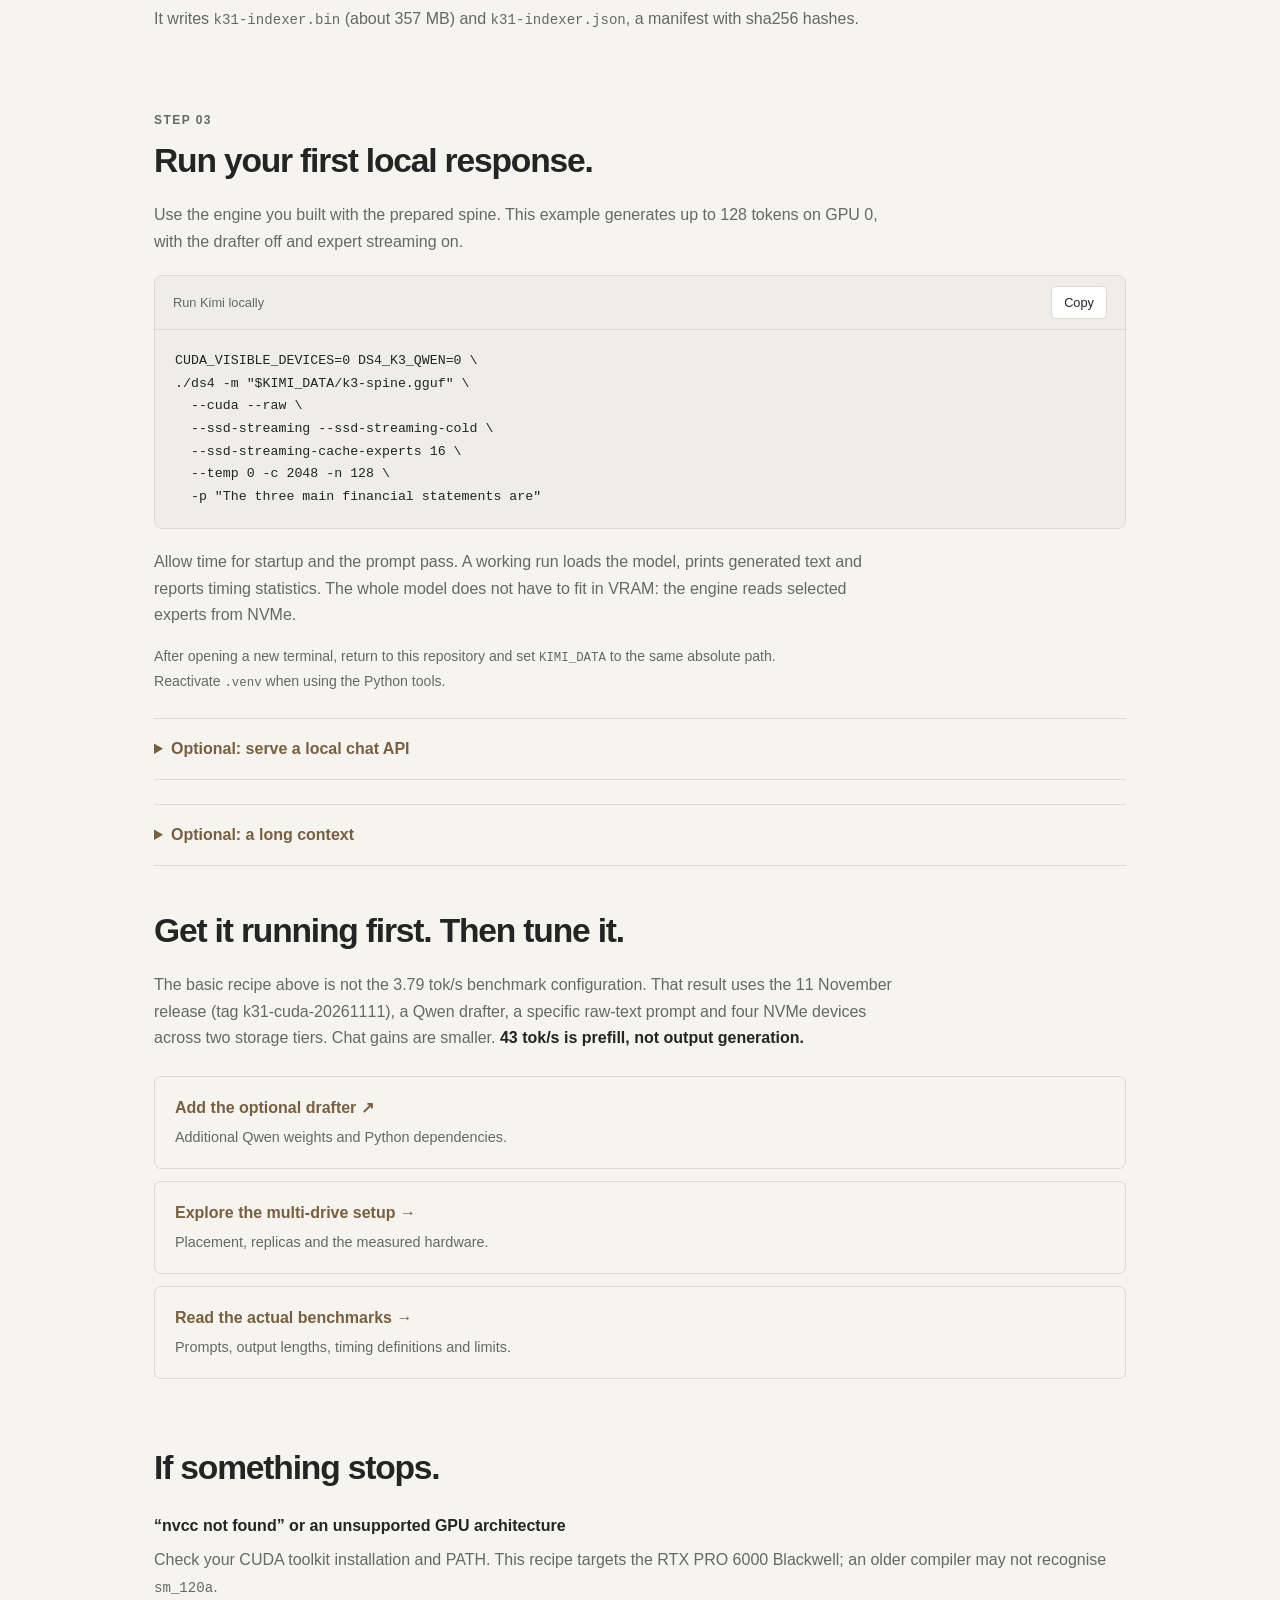
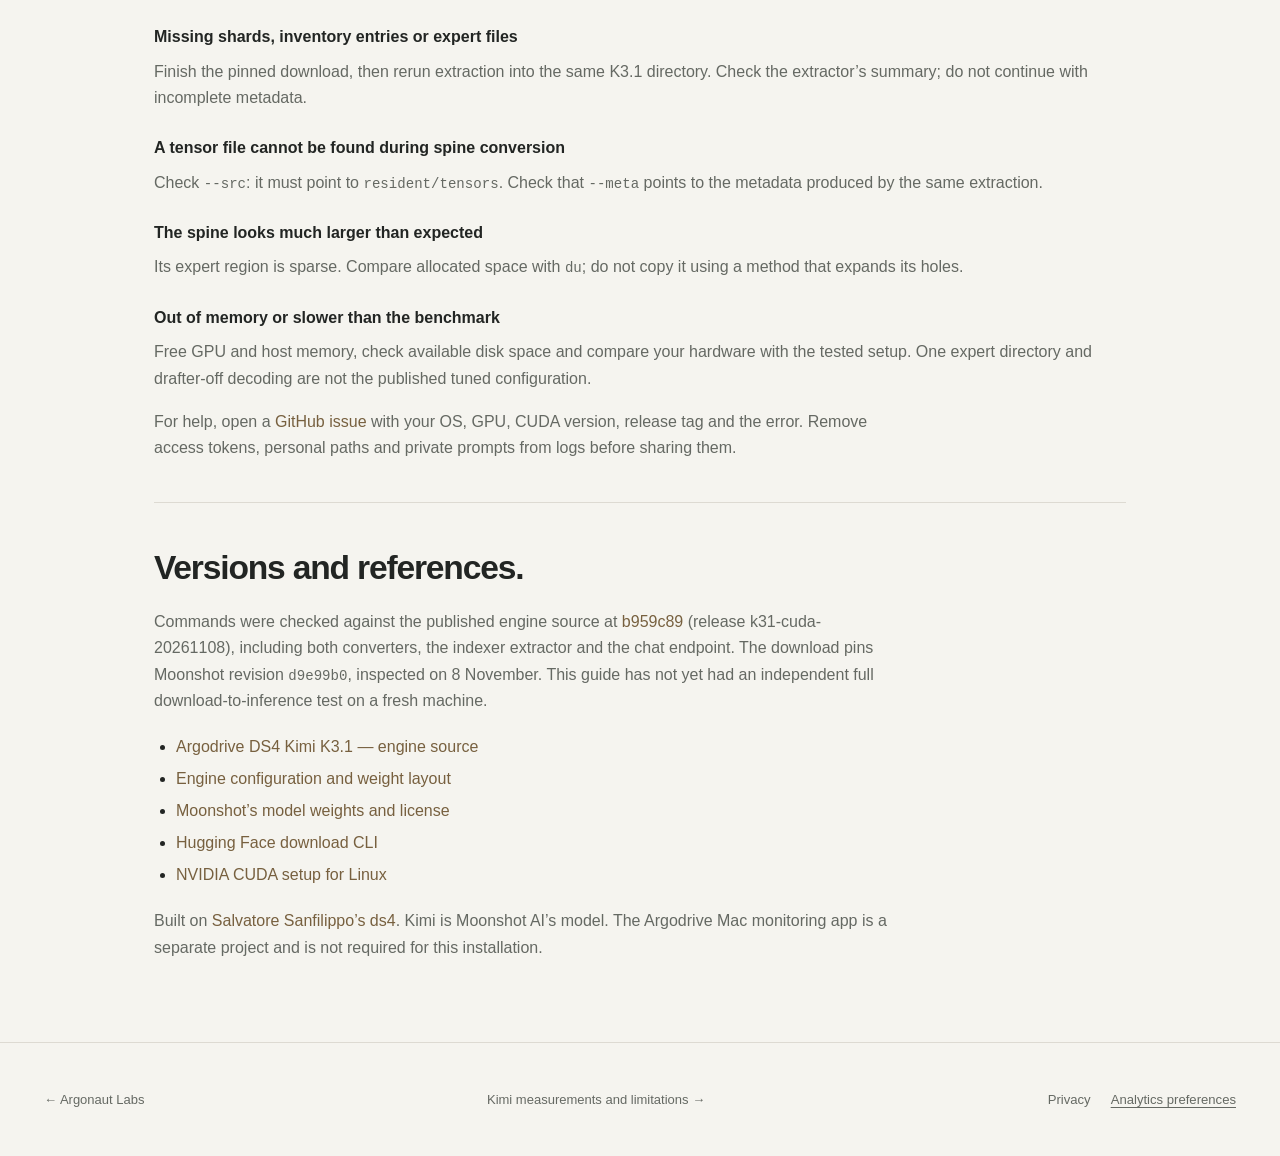
==== commit 7af09edc: "Kimi K3.1: 3.79 tok/s with 64-row drafter blocks, 2.49 on the M5 Max, results of 11 November The rel" ====
--- a/guides/install-kimi-k31.html
+++ b/guides/install-kimi-k31.html
@@ -31,7 +31,7 @@
     "url": "https://argonautlabs.ai/guides/install-kimi-k31.html",
     "mainEntityOfPage": "https://argonautlabs.ai/guides/install-kimi-k31.html",
     "datePublished": "2026-11-08",
-    "dateModified": "2026-11-10",
+    "dateModified": "2026-11-11",
     "author": {"@type": "Organization", "name": "Argonaut Labs", "url": "https://argonautlabs.ai/"},
     "publisher": {"@type": "Organization", "name": "Argonaut Labs", "url": "https://argonautlabs.ai/"},
     "about": {"@type": "SoftwareSourceCode", "@id": "https://argonautlabs.ai/#kimi-engine", "name": "Argodrive DS4 Kimi K3.1", "codeRepository": "https://github.com/argonautlabsai/argodrive-ds4-kimi-k3.1"},
@@ -182,7 +182,7 @@
 
       <section id="next">
         <h2>Get it running first. Then tune it.</h2>
-        <p>The basic recipe above is not the 3.21 tok/s benchmark configuration. That result uses the 10 November release (tag k31-cuda-20261110), a Qwen drafter, a specific raw-text prompt and four NVMe devices across two storage tiers. Chat gains are smaller. <strong>43 tok/s is prefill, not output generation.</strong></p>
+        <p>The basic recipe above is not the 3.79 tok/s benchmark configuration. That result uses the 11 November release (tag k31-cuda-20261111), a Qwen drafter, a specific raw-text prompt and four NVMe devices across two storage tiers. Chat gains are smaller. <strong>43 tok/s is prefill, not output generation.</strong></p>
         <div class="install-next">
           <a href="https://github.com/argonautlabsai/argodrive-ds4-kimi-k3.1/blob/kimi-k3/tools/kimi-k3/README.md#the-optional-qwen-drafter"><strong>Add the optional drafter ↗</strong><span>Additional Qwen weights and Python dependencies.</span></a>
           <a href="../research/kimi-k31-single-gpu.html#hardware"><strong>Explore the multi-drive setup →</strong><span>Placement, replicas and the measured hardware.</span></a>
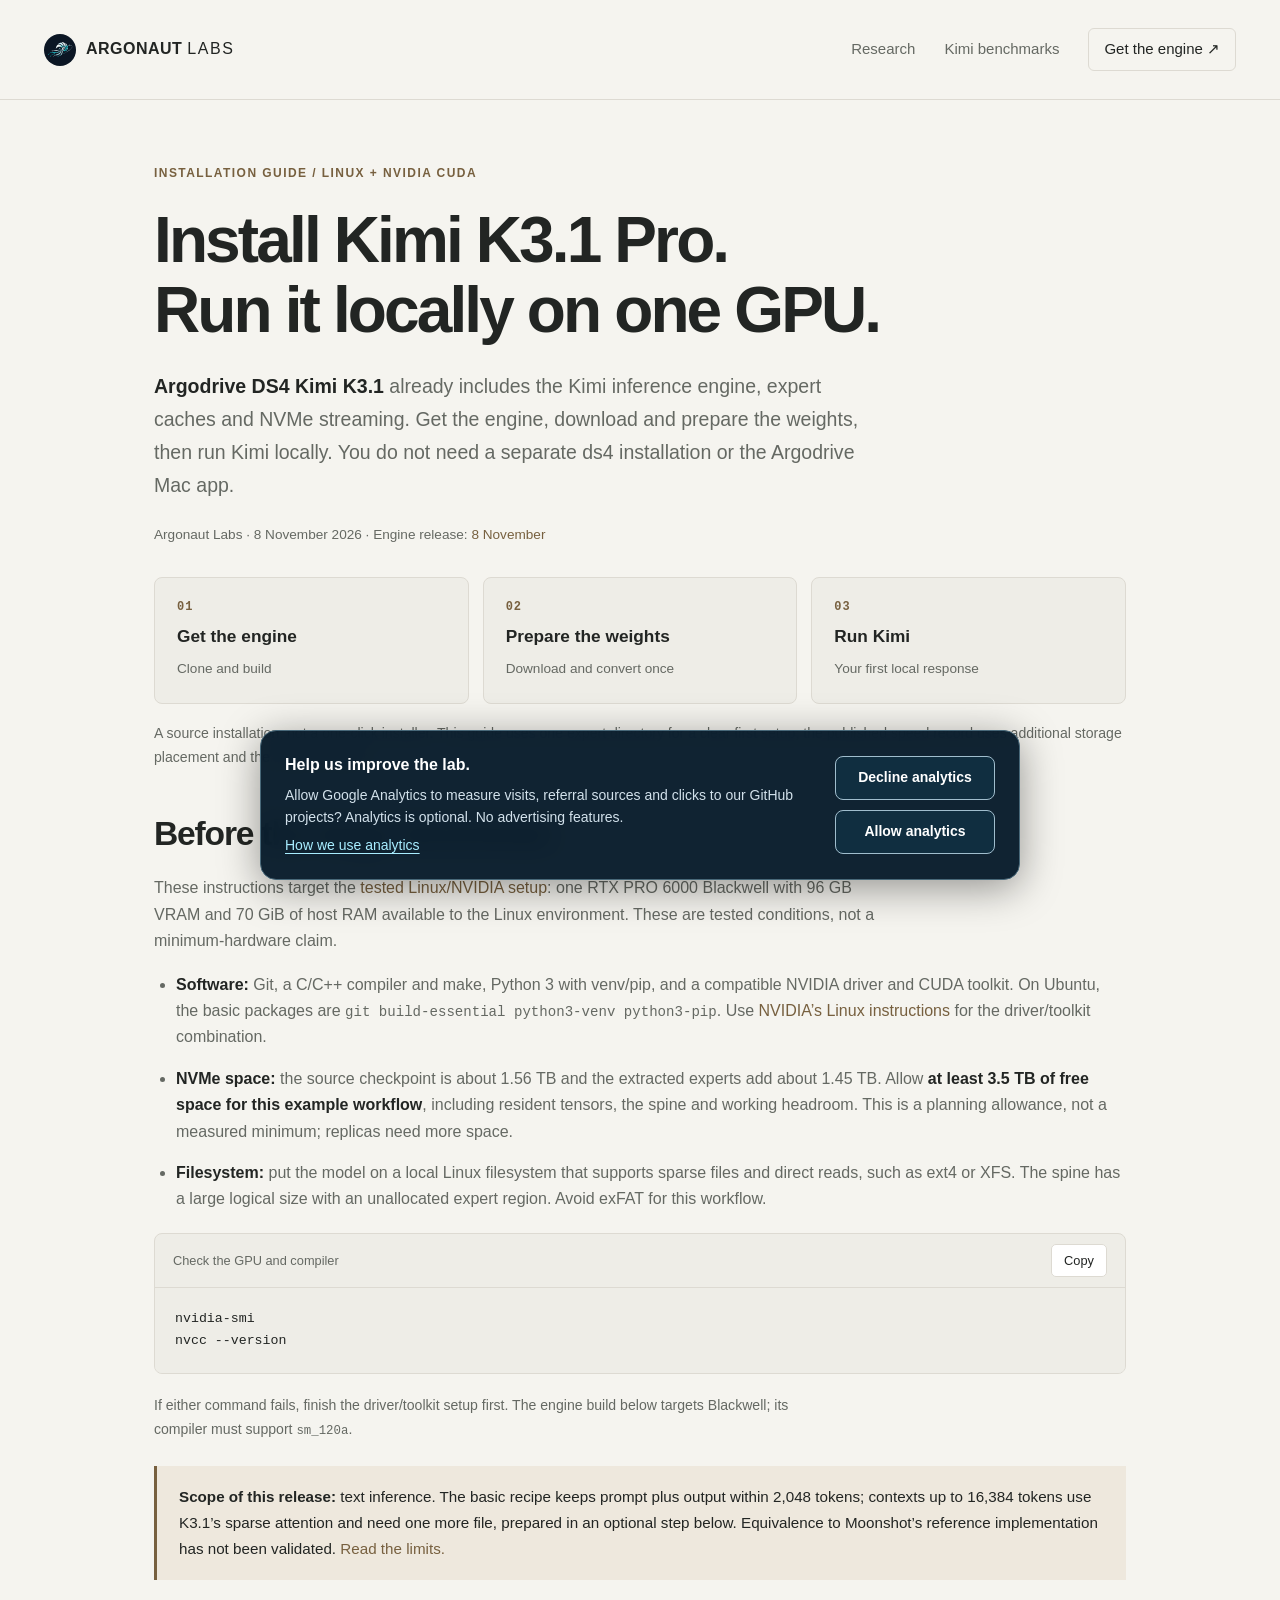
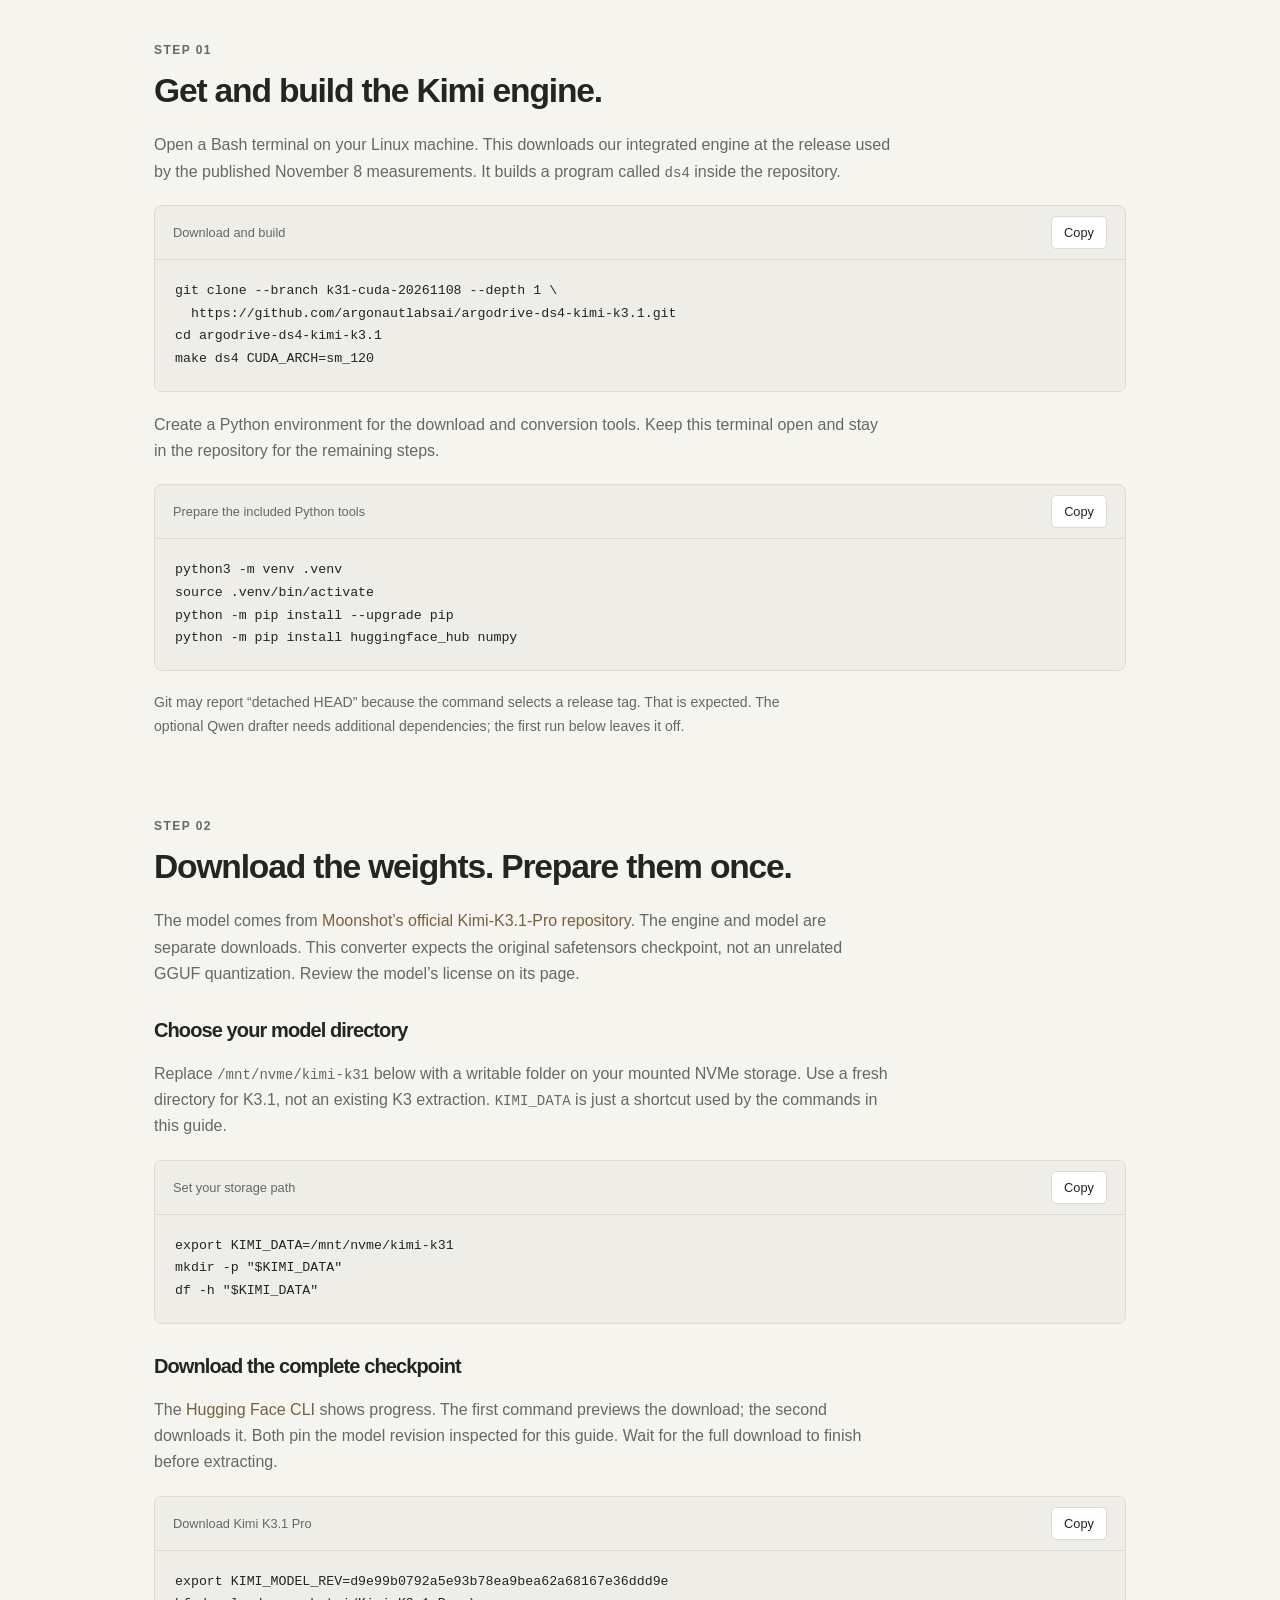
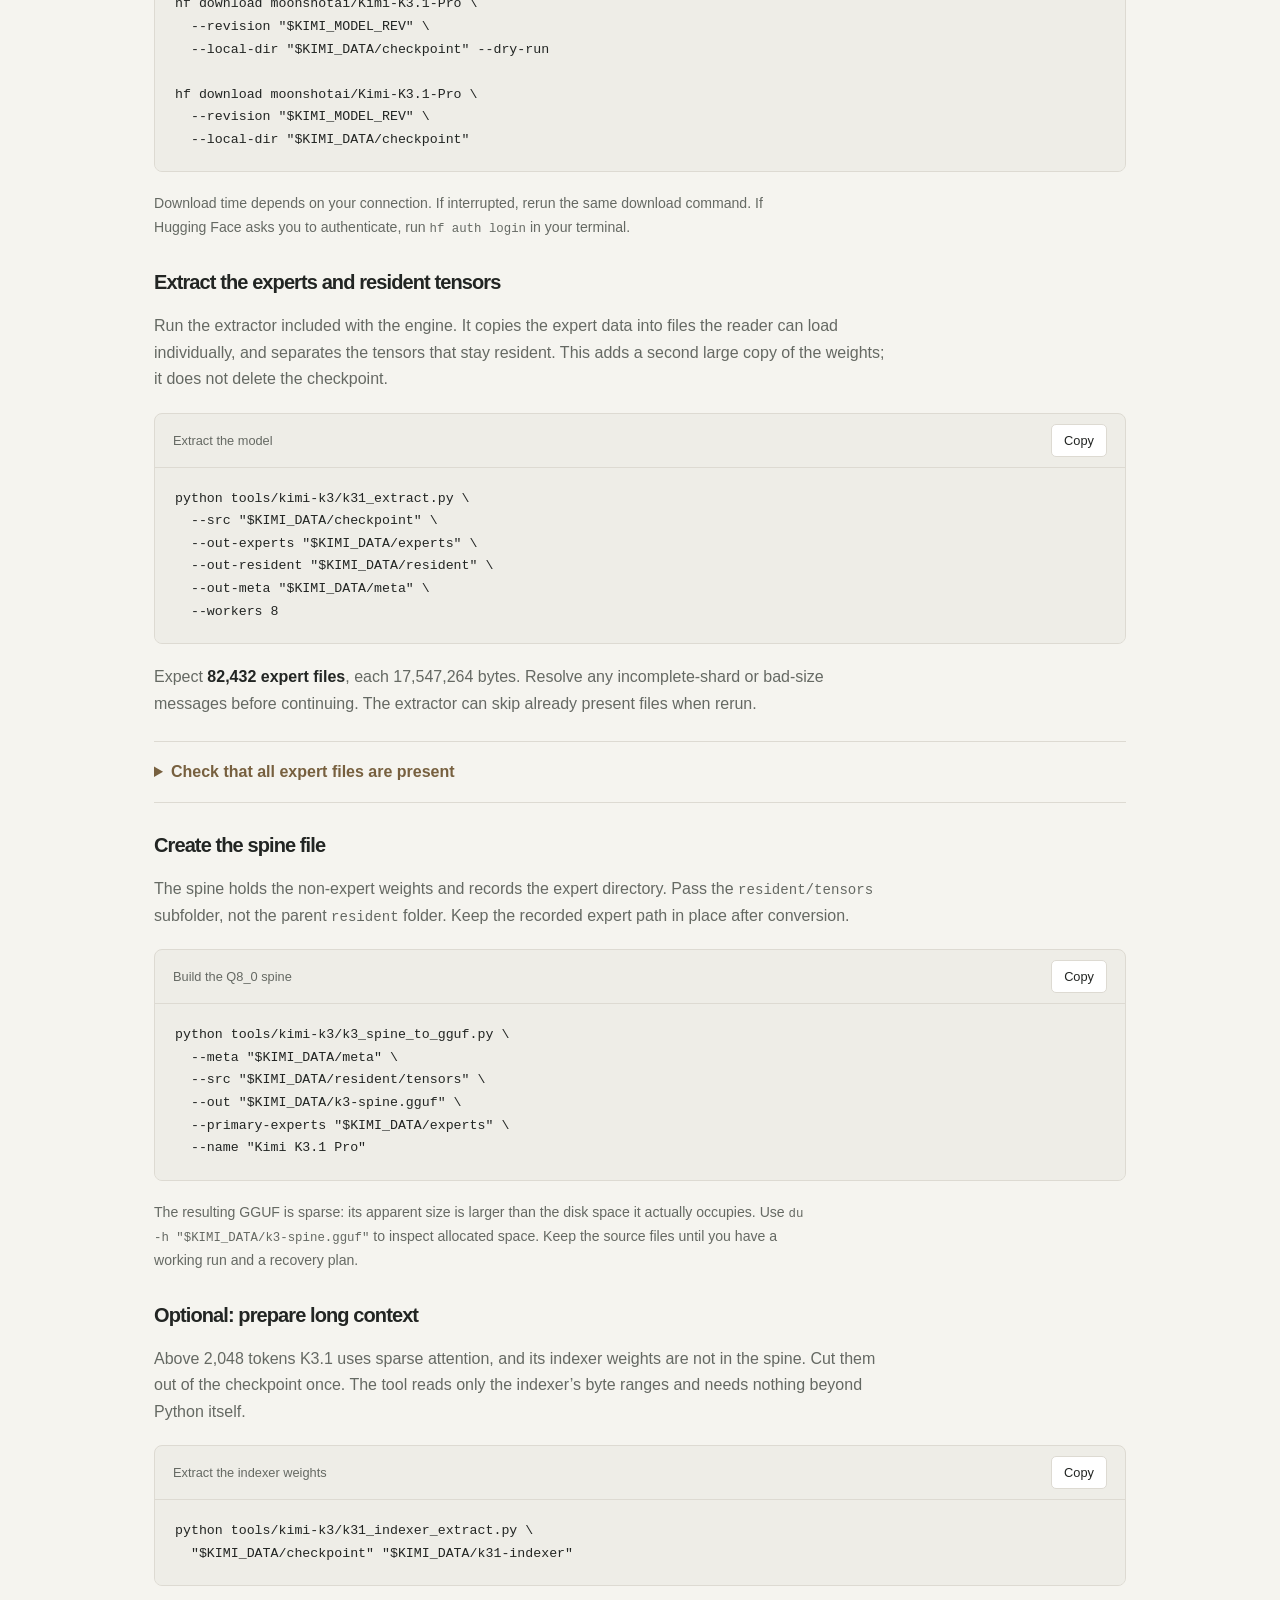
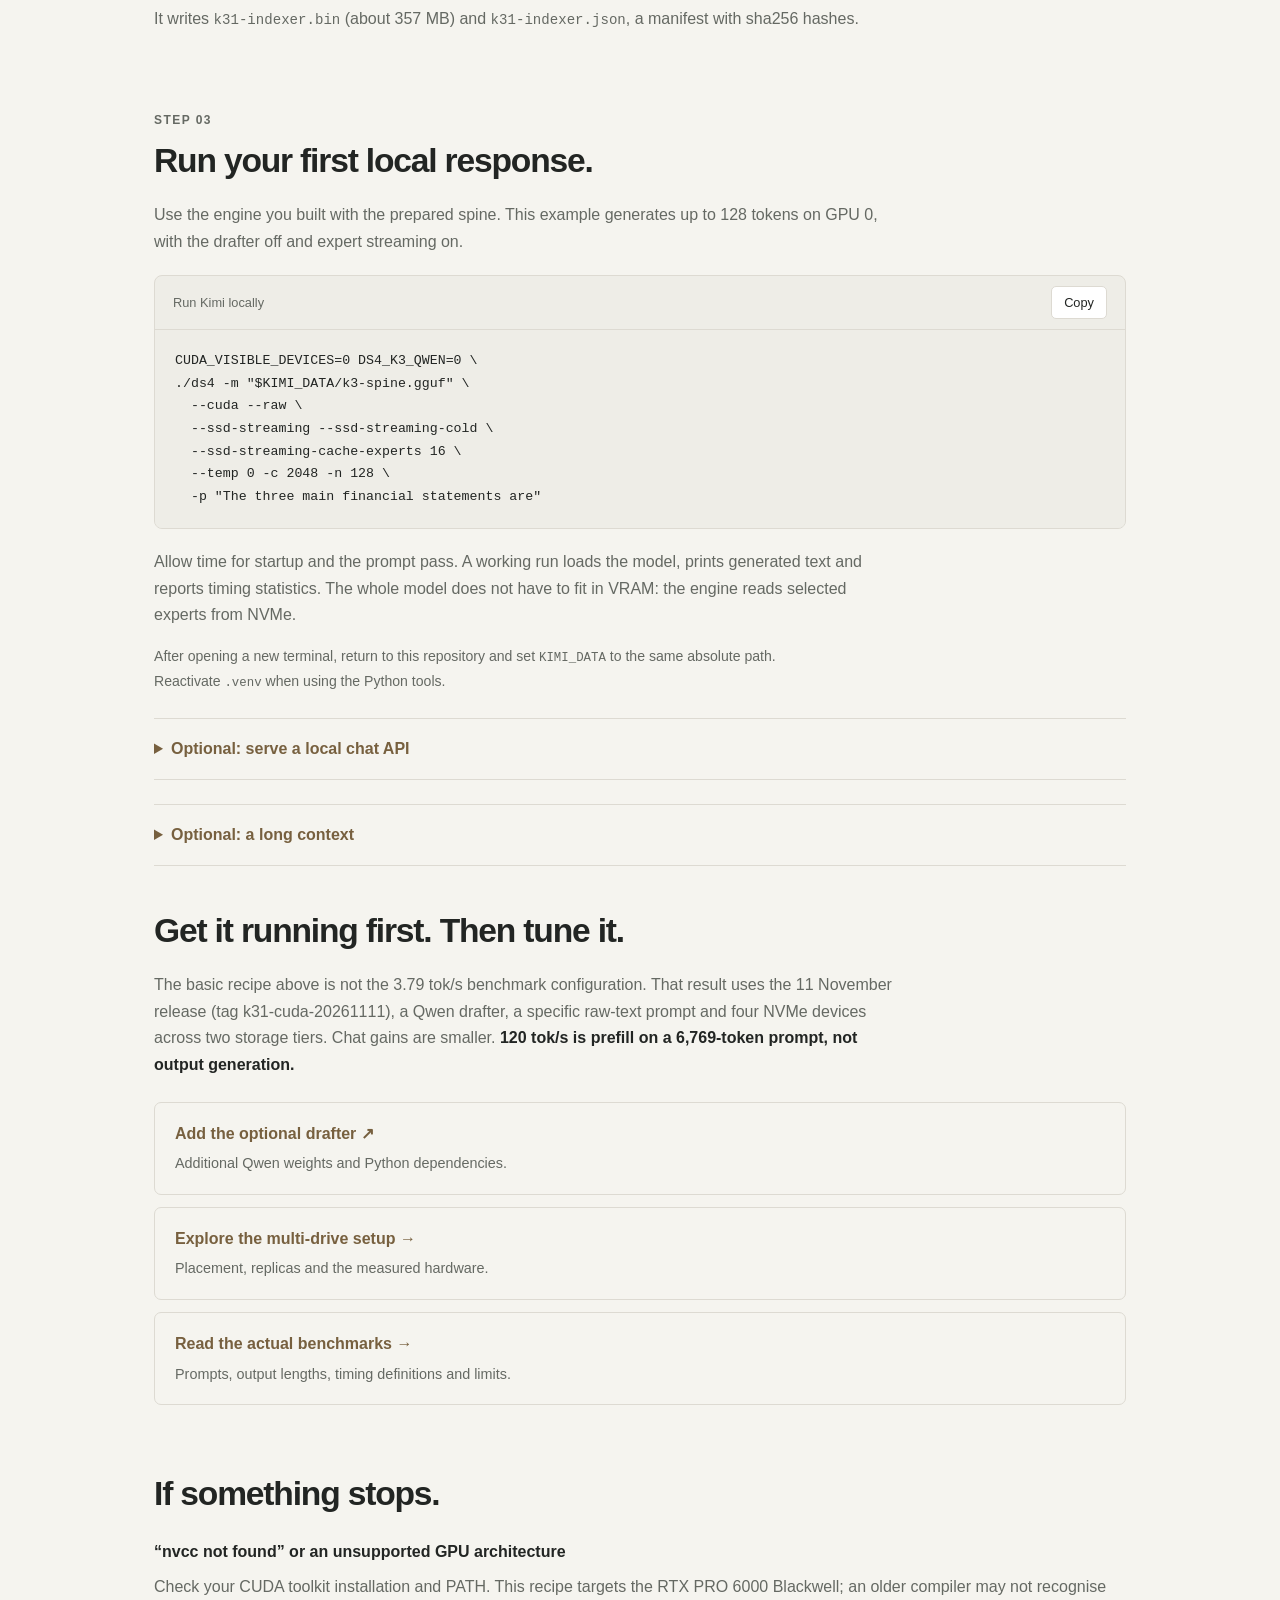
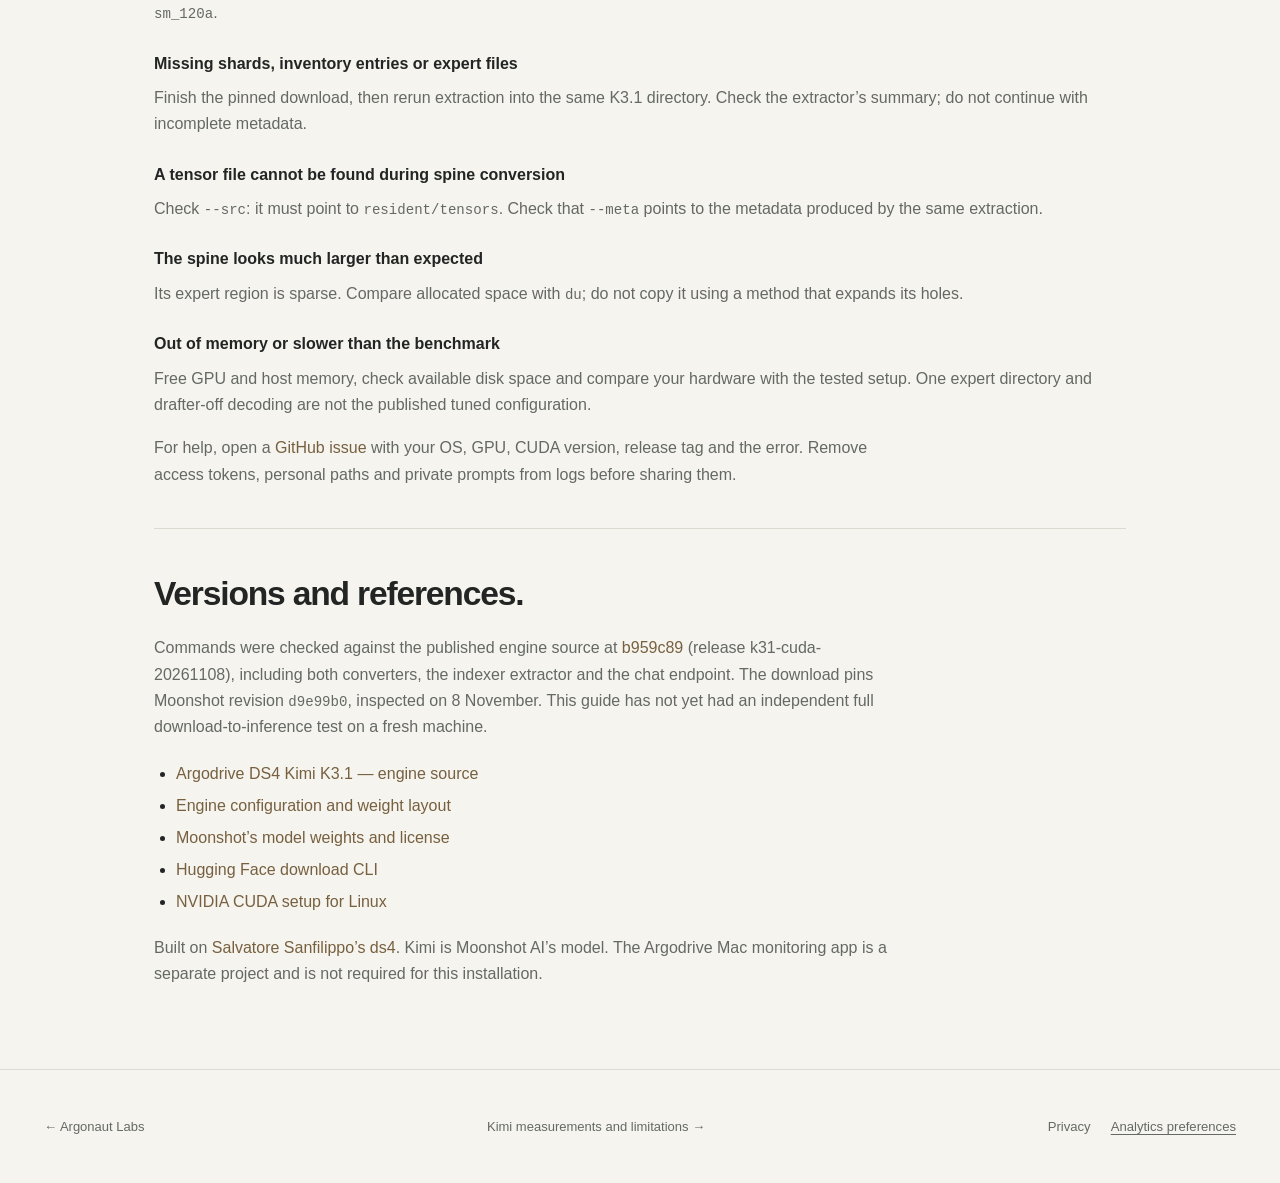
==== commit 13d3dc88: "Prefill and the smaller figures show the 11 November measurements The prefill headline was 43 tok/s " ====
--- a/guides/install-kimi-k31.html
+++ b/guides/install-kimi-k31.html
@@ -182,7 +182,7 @@
 
       <section id="next">
         <h2>Get it running first. Then tune it.</h2>
-        <p>The basic recipe above is not the 3.79 tok/s benchmark configuration. That result uses the 11 November release (tag k31-cuda-20261111), a Qwen drafter, a specific raw-text prompt and four NVMe devices across two storage tiers. Chat gains are smaller. <strong>43 tok/s is prefill, not output generation.</strong></p>
+        <p>The basic recipe above is not the 3.79 tok/s benchmark configuration. That result uses the 11 November release (tag k31-cuda-20261111), a Qwen drafter, a specific raw-text prompt and four NVMe devices across two storage tiers. Chat gains are smaller. <strong>120 tok/s is prefill on a 6,769-token prompt, not output generation.</strong></p>
         <div class="install-next">
           <a href="https://github.com/argonautlabsai/argodrive-ds4-kimi-k3.1/blob/kimi-k3/tools/kimi-k3/README.md#the-optional-qwen-drafter"><strong>Add the optional drafter ↗</strong><span>Additional Qwen weights and Python dependencies.</span></a>
           <a href="../research/kimi-k31-single-gpu.html#hardware"><strong>Explore the multi-drive setup →</strong><span>Placement, replicas and the measured hardware.</span></a>
